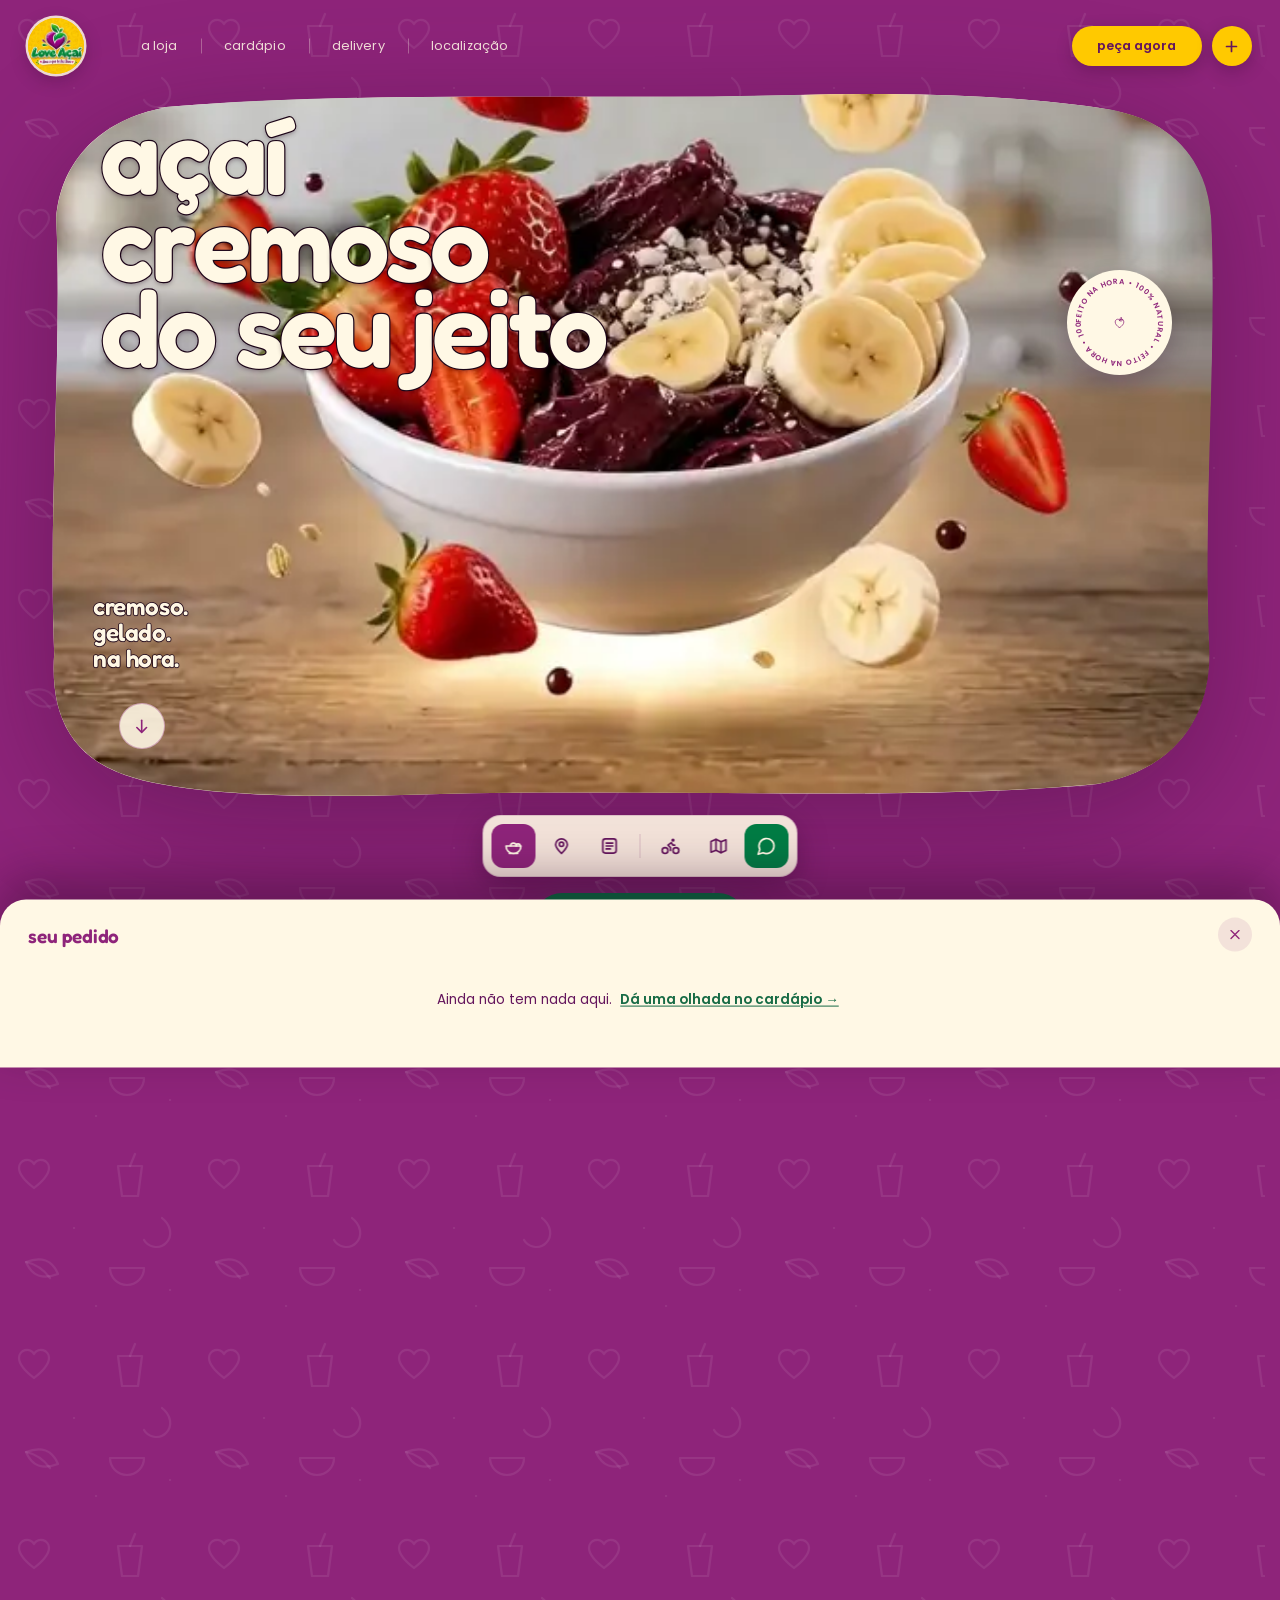
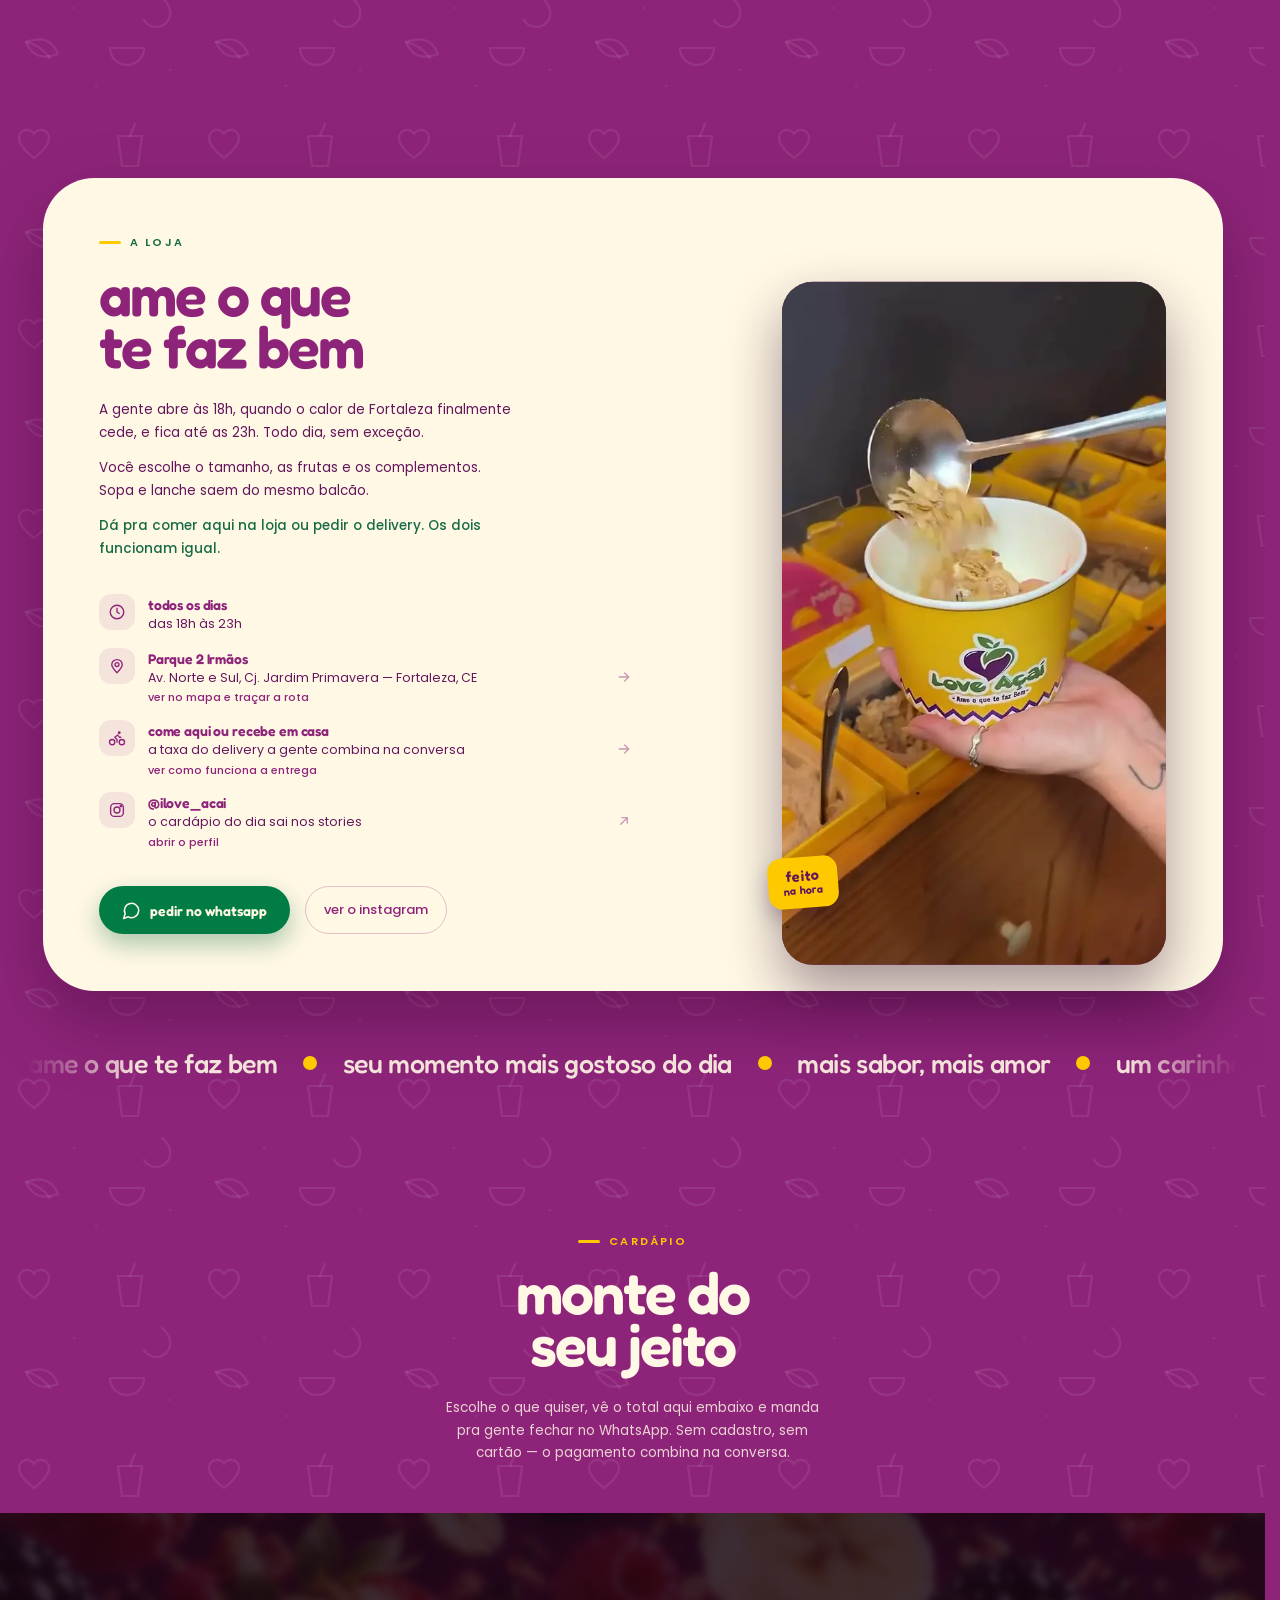
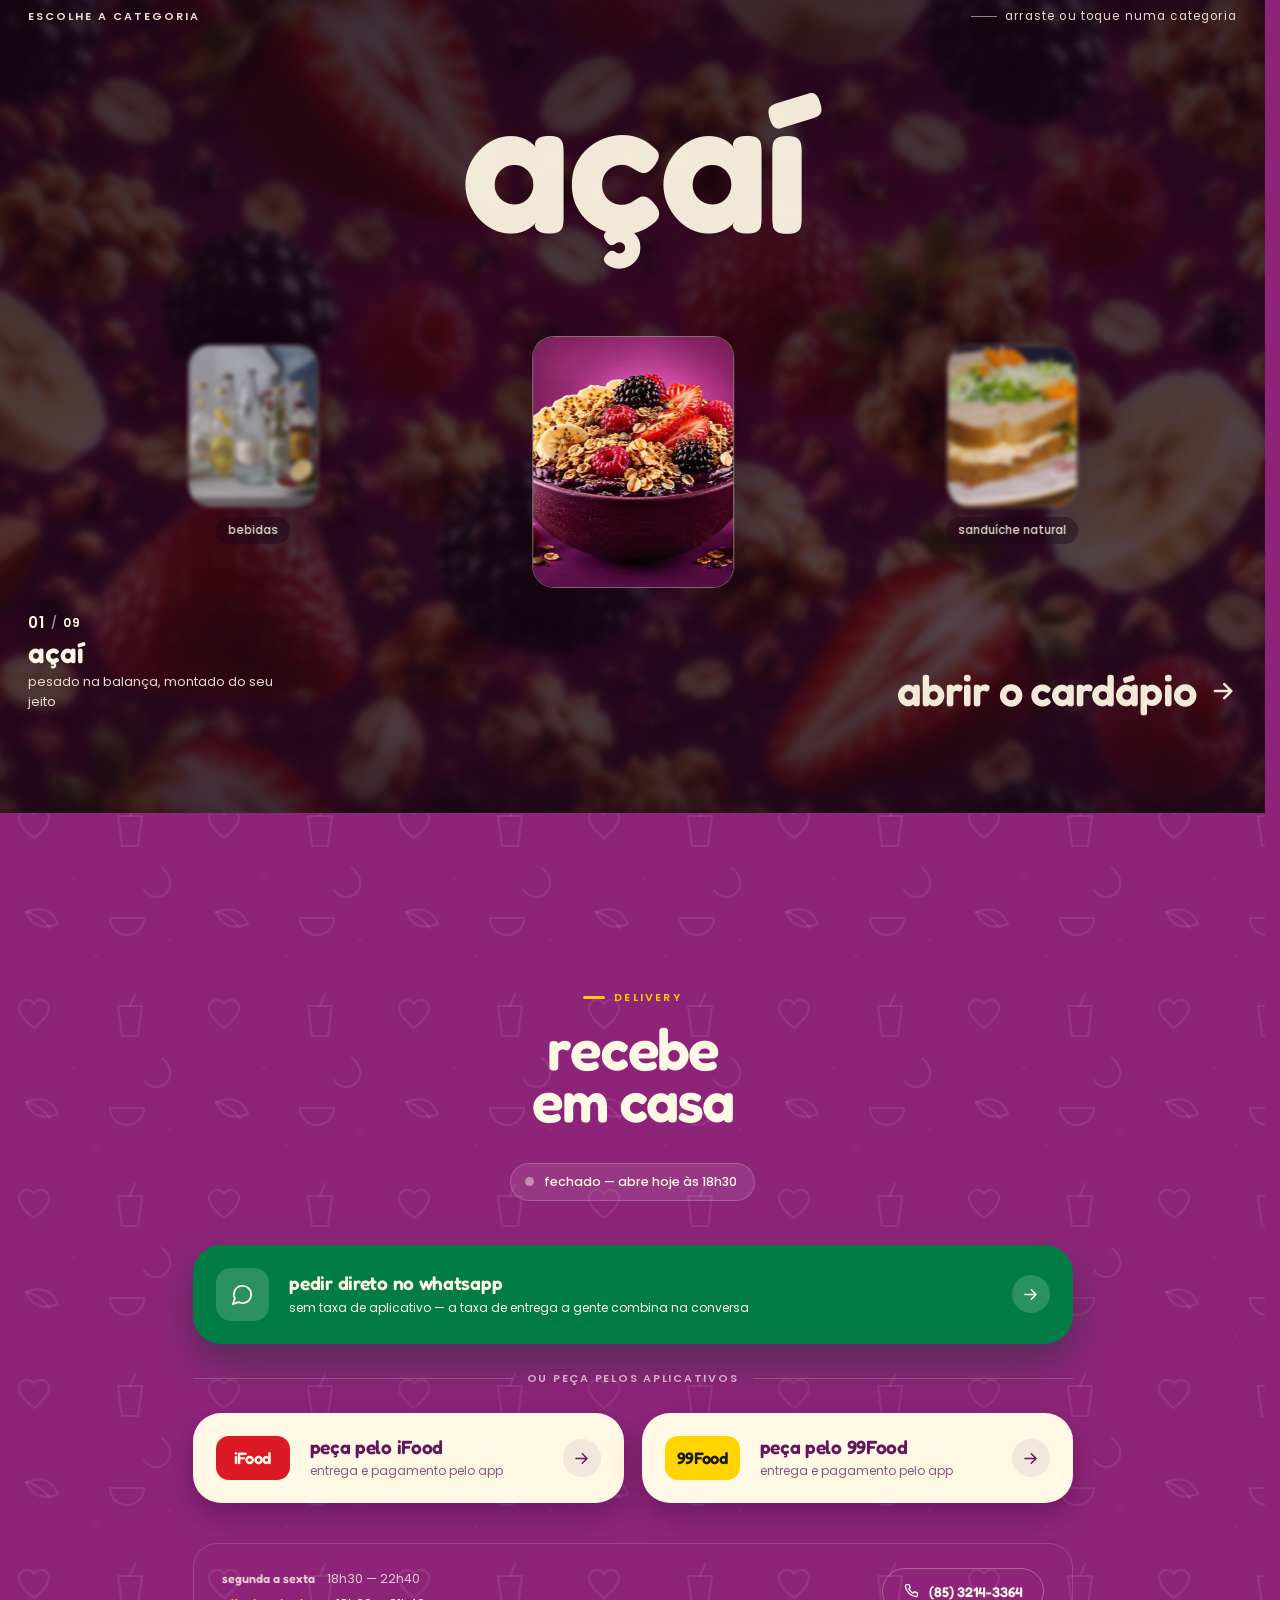
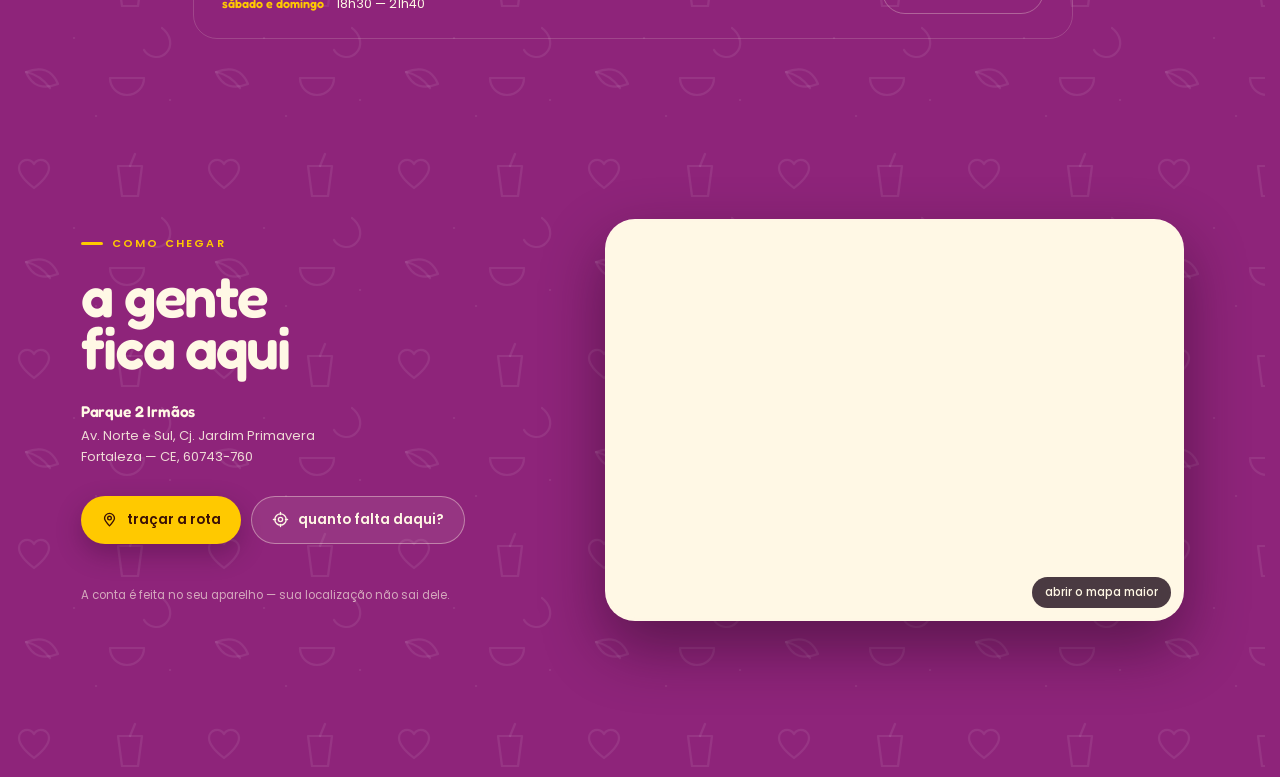
==== index.html @ e09479cc "Site da Love Açaí: hero, loja, cardápio e delivery Site estático de uma página só, sem build: o clie" ====
<!doctype html>
<html lang="pt-BR">
<head>
<meta charset="utf-8">
<meta name="viewport" content="width=device-width, initial-scale=1">
<title>Love Açaí — Ame o que te faz bem</title>
<meta name="description" content="Açaí, sopas e lanches saudáveis em Fortaleza. Feito na hora, entregue quentinho — ou bem gelado.">
<link rel="icon" href="assets/img/favicon-64.png" sizes="64x64">
<link rel="preconnect" href="https://fonts.googleapis.com">
<link rel="preconnect" href="https://fonts.gstatic.com" crossorigin>
<link href="https://fonts.googleapis.com/css2?family=Fredoka:wght@400;500;600&family=Poppins:wght@400;500;600&display=swap" rel="stylesheet">
<link rel="stylesheet" href="assets/css/styles.css">
</head>
<body data-zona="hero">

<a class="skip" href="#dock">Pular para a navegação</a>

<header class="nav">
  <a class="nav__logo" href="#hero" aria-label="Love Açaí — página inicial">
    <picture><source type="image/webp" srcset="assets/img/logo-love-acai.webp"><img src="assets/img/logo-love-acai.jpg" alt="Love Açaí" width="192" height="192"></picture>
  </a>

  <nav class="nav__links" id="navLinks" aria-label="Principal">
    <a href="#loja" data-ir>a loja</a>
    <a href="#cardapio" data-ir>cardápio</a>
    <a href="#delivery" data-ir>delivery</a>
    <a href="#mapa" data-ir>localização</a>
  </nav>

  <div class="nav__actions">
    <a class="btn-order" href="https://wa.me/5585994077570?text=Oi!%20Quero%20fazer%20um%20pedido%20%F0%9F%92%9C" target="_blank" rel="noopener">peça agora</a>
    <button class="btn-round" id="navToggle" aria-expanded="false" aria-controls="navLinks" aria-label="Abrir menu">
      <svg viewBox="0 0 24 24" aria-hidden="true"><path d="M12 5v14M5 12h14"/></svg>
    </button>
  </div>
</header>

<main>
<!-- ===========================================================
     PARTE 1 — vitrine. O hero fica preso na tela enquanto o vídeo
     é arrastado pelo scroll; no fim solta e a loja sobe por cima.
     =========================================================== -->
<section class="hero" id="hero">
  <div class="hero__pin">
    <div class="hero__stage" id="stage">

      <svg class="blob" viewBox="0 0 1200 820" preserveAspectRatio="none" aria-hidden="true">
        <path d="M128 34C330 14 560 26 760 20c120-4 240 2 314 16 62 12 96 56 100 120 6 144-8 314-2 470 4 78-32 138-110 154-182 20-462 4-682 12-112 4-228 0-284-22-56-22-74-70-70-134-6-166 8-336 2-480 4-64 46-110 108-122z"/>
      </svg>

      <div class="media">
        <div class="media__slot media__slot--live">
          <video data-sd="assets/video/acai-hero.mp4" data-hd="assets/video/acai-hero-hd.mp4" data-sm="assets/video/acai-hero-sm.mp4"
                 poster="assets/video/acai-hero-poster.webp"
                 autoplay muted loop playsinline preload="auto"
                 aria-label="Tigela de açaí com morango, banana e granola flutuando"></video>
        </div>
      </div>

      <article class="scene is-on">
        <h1 class="giant" aria-label="açaí cremoso do seu jeito">
          <span class="ln" aria-hidden="true">açaí</span>
          <span class="ln" aria-hidden="true">cremoso</span>
          <span class="ln" aria-hidden="true">do seu jeito</span>
        </h1>
        <p class="pitch">cremoso.<br>gelado.<br>na hora.</p>
      </article>

      <div class="seal" aria-hidden="true">
        <svg class="seal__ring" viewBox="0 0 120 120">
          <defs><path id="sealPath" d="M60,60 m-44,0 a44,44 0 1,1 88,0 a44,44 0 1,1 -88,0"/></defs>
          <text><textPath href="#sealPath" startOffset="0">feito na hora • 100% natural • feito na hora • 100% natural • </textPath></text>
        </svg>
        <svg class="seal__mark" viewBox="0 0 120 128">
          <path d="M60 118C32 96 13 78 13 54 13 36 26 24 41 24c8 0 15 4 19 11 4-7 11-11 19-11 15 0 28 12 28 30 0 24-19 42-47 64z"/>
          <path d="M61 33c-2-14 7-25 21-28 3 13-5 25-19 29z"/>
          <path d="M63 35c9-10 23-12 34-7-5 12-18 19-31 15z"/>
        </svg>
      </div>

      <a class="cue" href="#loja" data-ir aria-label="Ir para as informações da loja">
        <svg viewBox="0 0 24 24" aria-hidden="true"><path d="M12 4v14"/><path d="m6 13 6 6 6-6"/></svg>
      </a>

    </div>
  </div>
</section>

<!-- ===========================================================
     PARTE 2 — a loja. Texto à esquerda, reel vertical à direita.
     Sobe por cima do fim do hero para emendar as duas seções.
     O vídeo só é baixado quando a seção entra em cena.
     =========================================================== -->
<section class="loja" id="loja">
  <div class="loja__painel" data-revela>

    <div class="loja__texto">
      <p class="sobrancelha"><i aria-hidden="true"></i>a loja</p>

      <h2 class="titulo" aria-label="ame o que te faz bem">
        <span class="ln" aria-hidden="true">ame o que</span>
        <span class="ln" aria-hidden="true">te faz bem</span>
      </h2>

      <div class="loja__lead">
        <p>A gente abre às 18h, quando o calor de Fortaleza finalmente cede, e
          fica até as 23h. Todo dia, sem exceção.</p>
        <p>Você escolhe o tamanho, as frutas e os complementos. Sopa e lanche
          saem do mesmo balcão.</p>
        <p class="loja__lead-curta">Dá pra comer aqui na loja ou pedir o delivery.
          Os dois funcionam igual.</p>
      </div>

      <ul class="dados">
        <li class="dado">
          <span class="dado__ico" aria-hidden="true">
            <svg viewBox="0 0 24 24"><circle cx="12" cy="12" r="9"/><path d="M12 7v5l3 2"/></svg>
          </span>
          <span class="dado__txt"><b>todos os dias</b>das 18h às 23h</span>
        </li>
        <li class="dado">
          <a class="dado__link" href="#mapa" data-ir>
            <span class="dado__ico" aria-hidden="true">
              <svg viewBox="0 0 24 24"><path d="M12 21c-4.5-4.6-7-7.7-7-10.6A7 7 0 0 1 19 10.4c0 2.9-2.5 6-7 10.6z"/><circle cx="12" cy="10" r="2.6"/></svg>
            </span>
            <span class="dado__txt"><b>Parque 2 Irmãos</b>Av. Norte e Sul, Cj. Jardim Primavera — Fortaleza, CE
              <i class="dado__chama">ver no mapa e traçar a rota</i></span>
            <svg class="dado__seta" viewBox="0 0 24 24" aria-hidden="true"><path d="M5 12h14M13 6l6 6-6 6"/></svg>
          </a>
        </li>
        <li class="dado">
          <a class="dado__link" href="#delivery" data-ir>
            <span class="dado__ico" aria-hidden="true">
              <svg viewBox="0 0 24 24"><circle cx="18.5" cy="17.5" r="3.5"/><circle cx="5.5" cy="17.5" r="3.5"/><circle cx="15" cy="5" r="1"/><path d="M12 17.5V14l-3-3 4-3 2 3h2"/></svg>
            </span>
            <span class="dado__txt"><b>come aqui ou recebe em casa</b>a taxa do delivery a gente combina na conversa
              <i class="dado__chama">ver como funciona a entrega</i></span>
            <svg class="dado__seta" viewBox="0 0 24 24" aria-hidden="true"><path d="M5 12h14M13 6l6 6-6 6"/></svg>
          </a>
        </li>
        <li class="dado">
          <a class="dado__link" href="https://instagram.com/ilove_acai" target="_blank" rel="noopener">
            <span class="dado__ico" aria-hidden="true">
              <svg viewBox="0 0 24 24"><rect x="3.5" y="3.5" width="17" height="17" rx="5"/><circle cx="12" cy="12" r="4"/><circle cx="17.2" cy="6.8" r="1"/></svg>
            </span>
            <span class="dado__txt"><b>@ilove_acai</b>o cardápio do dia sai nos stories
              <i class="dado__chama">abrir o perfil</i></span>
            <svg class="dado__seta" viewBox="0 0 24 24" aria-hidden="true"><path d="M7 17 17 7M9 7h8v8"/></svg>
          </a>
        </li>
      </ul>

      <div class="loja__acoes">
        <a class="btn-zap" href="https://wa.me/5585994077570?text=Oi!%20Quero%20fazer%20um%20pedido%20%F0%9F%92%9C" target="_blank" rel="noopener">
          <svg viewBox="0 0 24 24" aria-hidden="true"><path d="M7.9 20A9 9 0 1 0 4 16.1L2 22z"/></svg>
          pedir no whatsapp
        </a>
        <a class="btn-insta" href="https://instagram.com/ilove_acai" target="_blank" rel="noopener">ver o instagram</a>
      </div>
    </div>

    <div class="loja__midia">
      <div class="reel">
        <video data-src="assets/video/loja.mp4"
               poster="assets/video/loja-poster.webp"
               muted loop playsinline preload="none"
               width="720" height="1280"
               aria-label="Montagem de um copo de açaí no balcão da loja: cobertura, açaí e complementos"></video>
      </div>
      <span class="carimbo" aria-hidden="true">
        <b>feito</b>na hora
      </span>
    </div>

  </div>

  <div class="frases" aria-hidden="true">
    <div class="frases__trilho">
      <span>ame o que te faz bem</span><i></i>
      <span>seu momento mais gostoso do dia</span><i></i>
      <span>mais sabor, mais amor</span><i></i>
      <span>um carinho em forma de açaí</span><i></i>
      <span>seu açaí, seu momento</span><i></i>
      <span>ame o que te faz bem</span><i></i>
      <span>seu momento mais gostoso do dia</span><i></i>
      <span>mais sabor, mais amor</span><i></i>
      <span>um carinho em forma de açaí</span><i></i>
      <span>seu açaí, seu momento</span><i></i>
    </div>
  </div>
</section>

<!-- ===========================================================
     PARTE 3 — cardápio, montagem e finalização do pedido.
     Preços reais, tirados do PDF oficial do Linktree (2026-09-14).
     O açaí ainda não entra aqui: é vendido por peso, sem tabela
     fechada — enquanto isso, o card dele manda direto pro WhatsApp.
     =========================================================== -->
<section class="cardapio" id="cardapio">
  <div class="cardapio__cabecalho" data-revela>
    <p class="sobrancelha"><i aria-hidden="true"></i>cardápio</p>
    <h2 class="titulo" aria-label="monte do seu jeito">
      <span class="ln" aria-hidden="true">monte do</span>
      <span class="ln" aria-hidden="true">seu jeito</span>
    </h2>
    <p class="cardapio__intro">Escolhe o que quiser, vê o total aqui embaixo e manda
      pra gente fechar no WhatsApp. Sem cadastro, sem cartão — o pagamento combina
      na conversa.</p>
  </div>


  <!-- ---------- palco das categorias ----------
       Vitrine em carrossel, no espírito da referência: a categoria do meio é a
       ativa, as de trás e dos lados ficam menores e desfocadas. Não existe seta
       — o clique é na própria categoria, e no celular o dedo arrasta pro lado.
       As fotos ainda não existem: cada .catcard__foto tem um lugar guardado.
       Pra colocar a imagem é só descomentar o <img> de dentro — o desenho de
       espera some sozinho quando encontra uma. -->
  <div class="palco" id="palco" data-revela>
    <!-- fundo de categoria: só aparece quando a categoria do meio tem
         data-fundo e a imagem realmente carregou -->
    <span class="palco__fundo" aria-hidden="true"><span></span><span></span></span>
    <span class="palco__grao" aria-hidden="true"></span>

    <!-- enfeites soltos no ar; se um dia virarem frutas recortadas,
         é só pôr um <img> dentro de cada .solta -->
    <span class="palco__ar" aria-hidden="true">
      <span class="solta" style="--x:12%;--y:26%;--t:86px;--a:0s;--g:-14deg"></span>
      <span class="solta" style="--x:84%;--y:20%;--t:64px;--a:-2.4s;--g:11deg"></span>
      <span class="solta" style="--x:22%;--y:62%;--t:52px;--a:-4.1s;--g:8deg"></span>
      <span class="solta" style="--x:78%;--y:58%;--t:74px;--a:-1.2s;--g:-9deg"></span>
      <span class="solta" style="--x:48%;--y:12%;--t:44px;--a:-3.3s;--g:16deg"></span>
      <span class="solta" style="--x:66%;--y:78%;--t:40px;--a:-5.2s;--g:-6deg"></span>
    </span>

    <p class="palco__marca">escolhe a categoria</p>
    <p class="palco__fantasma" id="palcoFantasma" aria-hidden="true">açaí</p>

    <div class="palco__carrossel" id="palcoCarrossel"
         role="group" aria-roledescription="carrossel"
         aria-label="Categorias do cardápio — clique numa categoria do lado para trazê-la pra frente">
      <button class="catcard" type="button" data-catcard
              data-alvo="#cat-acai" data-cor="#8E247A" data-nome="açaí" data-linha="pesado na balança, montado do seu jeito"
              data-fundo="assets/img/categorias/acai-fundo.jpg">
        <span class="catcard__foto">
          <picture><source type="image/webp" data-srcset="assets/img/categorias/acai-320.webp 320w, assets/img/categorias/acai-480.webp 480w, assets/img/categorias/acai.webp 640w" sizes="(max-width: 860px) 145px, 235px"><img data-src="assets/img/categorias/acai.jpg" alt="" decoding="async"></picture>
          <span class="catcard__reserva" aria-hidden="true">
            <svg viewBox="0 0 40 40"><path d="M6 27.5 14.2 18l6.4 7.2 4.6-4.8L34 29"/><circle cx="14" cy="11.5" r="3.1"/><rect x="3" y="5" width="34" height="30" rx="6"/></svg>
          </span>
        </span>
        <span class="catcard__chapa">açaí</span>
      </button>
      <button class="catcard" type="button" data-catcard
              data-alvo="#cat-sanduiche-natural" data-cor="#8E5600" data-nome="sanduíche natural" data-linha="pão integral, salada e patê Made In Love"
              data-fundo="assets/img/categorias/sanduiche-natural-fundo.jpg">
        <span class="catcard__foto">
          <picture><source type="image/webp" data-srcset="assets/img/categorias/sanduiche-natural-320.webp 320w, assets/img/categorias/sanduiche-natural-480.webp 480w, assets/img/categorias/sanduiche-natural.webp 640w" sizes="(max-width: 860px) 145px, 235px"><img data-src="assets/img/categorias/sanduiche-natural.jpg" alt="" decoding="async"></picture>
          <span class="catcard__reserva" aria-hidden="true">
            <svg viewBox="0 0 40 40"><path d="M6 27.5 14.2 18l6.4 7.2 4.6-4.8L34 29"/><circle cx="14" cy="11.5" r="3.1"/><rect x="3" y="5" width="34" height="30" rx="6"/></svg>
          </span>
        </span>
        <span class="catcard__chapa">sanduíche natural</span>
      </button>
      <button class="catcard" type="button" data-catcard
              data-alvo="#cat-sanduiche-artesanal" data-cor="#783800" data-nome="sanduíche artesanal" data-linha="pão artesanal e recheio que sustenta a noite"
              data-fundo="assets/img/categorias/sanduiche-artesanal-fundo.jpg">
        <span class="catcard__foto">
          <picture><source type="image/webp" data-srcset="assets/img/categorias/sanduiche-artesanal-320.webp 320w, assets/img/categorias/sanduiche-artesanal-480.webp 480w, assets/img/categorias/sanduiche-artesanal.webp 640w" sizes="(max-width: 860px) 145px, 235px"><img data-src="assets/img/categorias/sanduiche-artesanal.jpg" alt="" decoding="async"></picture>
          <span class="catcard__reserva" aria-hidden="true">
            <svg viewBox="0 0 40 40"><path d="M6 27.5 14.2 18l6.4 7.2 4.6-4.8L34 29"/><circle cx="14" cy="11.5" r="3.1"/><rect x="3" y="5" width="34" height="30" rx="6"/></svg>
          </span>
        </span>
        <span class="catcard__chapa">sanduíche artesanal</span>
      </button>
      <button class="catcard" type="button" data-catcard
              data-alvo="#cat-wraps" data-cor="#8C4A07" data-nome="wraps" data-linha="massa integral enrolada com salada dentro"
              data-fundo="assets/img/categorias/wraps-fundo.jpg">
        <span class="catcard__foto">
          <picture><source type="image/webp" data-srcset="assets/img/categorias/wraps-320.webp 320w, assets/img/categorias/wraps-480.webp 480w, assets/img/categorias/wraps.webp 640w" sizes="(max-width: 860px) 145px, 235px"><img data-src="assets/img/categorias/wraps.jpg" alt="" decoding="async"></picture>
          <span class="catcard__reserva" aria-hidden="true">
            <svg viewBox="0 0 40 40"><path d="M6 27.5 14.2 18l6.4 7.2 4.6-4.8L34 29"/><circle cx="14" cy="11.5" r="3.1"/><rect x="3" y="5" width="34" height="30" rx="6"/></svg>
          </span>
        </span>
        <span class="catcard__chapa">wraps</span>
      </button>
      <button class="catcard" type="button" data-catcard
              data-alvo="#cat-saladas" data-cor="#0E3941" data-nome="saladas" data-linha="100g de proteína no pote, verde de verdade"
              data-fundo="assets/img/categorias/saladas-fundo.jpg">
        <span class="catcard__foto">
          <picture><source type="image/webp" data-srcset="assets/img/categorias/saladas-320.webp 320w, assets/img/categorias/saladas-480.webp 480w, assets/img/categorias/saladas.webp 640w" sizes="(max-width: 860px) 145px, 235px"><img data-src="assets/img/categorias/saladas.jpg" alt="" decoding="async"></picture>
          <span class="catcard__reserva" aria-hidden="true">
            <svg viewBox="0 0 40 40"><path d="M6 27.5 14.2 18l6.4 7.2 4.6-4.8L34 29"/><circle cx="14" cy="11.5" r="3.1"/><rect x="3" y="5" width="34" height="30" rx="6"/></svg>
          </span>
        </span>
        <span class="catcard__chapa">saladas</span>
      </button>
      <button class="catcard" type="button" data-catcard
              data-alvo="#cat-sopas" data-cor="#4E4F11" data-nome="sopas" data-linha="o caldo pra quando bate a vontade"
              data-fundo="assets/img/categorias/sopas-fundo.jpg">
        <span class="catcard__foto">
          <picture><source type="image/webp" data-srcset="assets/img/categorias/sopas-320.webp 320w, assets/img/categorias/sopas-480.webp 480w, assets/img/categorias/sopas.webp 640w" sizes="(max-width: 860px) 145px, 235px"><img data-src="assets/img/categorias/sopas.jpg" alt="" decoding="async"></picture>
          <span class="catcard__reserva" aria-hidden="true">
            <svg viewBox="0 0 40 40"><path d="M6 27.5 14.2 18l6.4 7.2 4.6-4.8L34 29"/><circle cx="14" cy="11.5" r="3.1"/><rect x="3" y="5" width="34" height="30" rx="6"/></svg>
          </span>
        </span>
        <span class="catcard__chapa">sopas</span>
      </button>
      <button class="catcard" type="button" data-catcard
              data-alvo="#cat-omelete" data-cor="#696054" data-nome="omelete" data-linha="ovo, salada e a proteína que você escolher"
              data-fundo="assets/img/categorias/omelete-fundo.jpg">
        <span class="catcard__foto">
          <picture><source type="image/webp" data-srcset="assets/img/categorias/omelete-320.webp 320w, assets/img/categorias/omelete-480.webp 480w, assets/img/categorias/omelete.webp 640w" sizes="(max-width: 860px) 145px, 235px"><img data-src="assets/img/categorias/omelete.jpg" alt="" decoding="async"></picture>
          <span class="catcard__reserva" aria-hidden="true">
            <svg viewBox="0 0 40 40"><path d="M6 27.5 14.2 18l6.4 7.2 4.6-4.8L34 29"/><circle cx="14" cy="11.5" r="3.1"/><rect x="3" y="5" width="34" height="30" rx="6"/></svg>
          </span>
        </span>
        <span class="catcard__chapa">omelete</span>
      </button>
      <button class="catcard" type="button" data-catcard
              data-alvo="#cat-sucos" data-cor="#640000" data-nome="sucos" data-linha="copo cheio pra descer junto"
              data-fundo="assets/img/categorias/sucos-fundo.jpg">
        <span class="catcard__foto">
          <picture><source type="image/webp" data-srcset="assets/img/categorias/sucos-320.webp 320w, assets/img/categorias/sucos-480.webp 480w, assets/img/categorias/sucos.webp 640w" sizes="(max-width: 860px) 145px, 235px"><img data-src="assets/img/categorias/sucos.jpg" alt="" decoding="async"></picture>
          <span class="catcard__reserva" aria-hidden="true">
            <svg viewBox="0 0 40 40"><path d="M6 27.5 14.2 18l6.4 7.2 4.6-4.8L34 29"/><circle cx="14" cy="11.5" r="3.1"/><rect x="3" y="5" width="34" height="30" rx="6"/></svg>
          </span>
        </span>
        <span class="catcard__chapa">sucos</span>
      </button>
      <button class="catcard" type="button" data-catcard
              data-alvo="#cat-bebidas" data-cor="#097500" data-nome="bebidas" data-linha="água, refri e o que mais matar a sede"
              data-fundo="assets/img/categorias/bebidas-fundo.jpg">
        <span class="catcard__foto">
          <picture><source type="image/webp" data-srcset="assets/img/categorias/bebidas-320.webp 320w, assets/img/categorias/bebidas-480.webp 480w, assets/img/categorias/bebidas.webp 640w" sizes="(max-width: 860px) 145px, 235px"><img data-src="assets/img/categorias/bebidas.jpg" alt="" decoding="async"></picture>
          <span class="catcard__reserva" aria-hidden="true">
            <svg viewBox="0 0 40 40"><path d="M6 27.5 14.2 18l6.4 7.2 4.6-4.8L34 29"/><circle cx="14" cy="11.5" r="3.1"/><rect x="3" y="5" width="34" height="30" rx="6"/></svg>
          </span>
        </span>
        <span class="catcard__chapa">bebidas</span>
      </button>
    </div>

    <span class="palco__vinheta" aria-hidden="true"></span>

    <div class="palco__pe">
      <div class="palco__info">
        <p class="palco__conta"><b id="palcoConta">01</b><i aria-hidden="true">/</i>09</p>
        <h3 class="palco__nome" id="palcoNome">açaí</h3>
        <p class="palco__linha" id="palcoLinha">pesado na balança, montado do seu jeito</p>
      </div>
      <button class="palco__ir" id="palcoIr" type="button">
        <span>abrir o cardápio</span>
        <svg viewBox="0 0 24 24" aria-hidden="true"><path d="M5 12h14M13 6l6 6-6 6"/></svg>
      </button>
    </div>

    <p class="palco__dica" aria-hidden="true">arraste ou toque numa categoria</p>
  </div>
</section>

<!-- ===========================================================
     PARTE 4 — delivery. Três canais, e um selo que diz se a moto
     está na rua AGORA. A loja fecha às 23h mas a entrega para
     antes: 22h40 de segunda a sexta, 21h40 no fim de semana.
     O WhatsApp vem primeiro de propósito — é o único caminho sem
     comissão de aplicativo, e é onde o carrinho já montado chega
     escrito. Os apps ficam como alternativa, não como igual.
     =========================================================== -->
<section class="entrega" id="delivery">

  <div class="entrega__cabecalho" data-revela>
    <p class="sobrancelha"><i aria-hidden="true"></i>delivery</p>
    <h2 class="titulo" aria-label="recebe em casa">
      <span class="ln" aria-hidden="true">recebe</span>
      <span class="ln" aria-hidden="true">em casa</span>
    </h2>
    <p class="selo" id="entregaSelo" data-estado="aguarde" role="status" aria-live="polite">
      <span class="selo__luz" aria-hidden="true"></span>
      <span id="entregaSeloTxt">conferindo o horário&#8230;</span>
    </p>
  </div>

  <div class="entrega__canais" data-revela>

    <a class="canal canal--zap" id="canalZap" href="https://wa.me/5585994077570?text=Oi!%20Queria%20saber%20da%20entrega%20%F0%9F%9B%B5" target="_blank" rel="noopener">
      <span class="canal__ico" aria-hidden="true">
        <svg viewBox="0 0 24 24"><path d="M7.9 20A9 9 0 1 0 4 16.1L2 22z"/></svg>
      </span>
      <span class="canal__corpo">
        <b class="canal__nome">pedir direto no whatsapp</b>
        <span class="canal__linha">sem taxa de aplicativo — a taxa de entrega a gente
          combina na conversa</span>
      </span>
      <span class="canal__seta" aria-hidden="true">
        <svg viewBox="0 0 24 24"><path d="M5 12h14M13 6l6 6-6 6"/></svg>
      </span>
    </a>

    <p class="entrega__ou"><span>ou peça pelos aplicativos</span></p>

    <div class="entrega__apps">
      <a class="canal canal--app" href="https://www.ifood.com.br/delivery/fortaleza-ce/love-acai-parque-dois-irmaos/65585f08-4534-4d7c-89d9-6758075fe531" target="_blank" rel="noopener">
        <span class="canal__marca canal__marca--ifood" aria-hidden="true">iFood</span>
        <span class="canal__corpo">
          <b class="canal__nome">peça pelo iFood</b>
          <span class="canal__linha">entrega e pagamento pelo app</span>
        </span>
        <span class="canal__seta" aria-hidden="true">
          <svg viewBox="0 0 24 24"><path d="M5 12h14M13 6l6 6-6 6"/></svg>
        </span>
      </a>

      <a class="canal canal--app" href="https://oia.99app.com/dlp9/I2vDAZ" target="_blank" rel="noopener">
        <span class="canal__marca canal__marca--99" aria-hidden="true">99Food</span>
        <span class="canal__corpo">
          <b class="canal__nome">peça pelo 99Food</b>
          <span class="canal__linha">entrega e pagamento pelo app</span>
        </span>
        <span class="canal__seta" aria-hidden="true">
          <svg viewBox="0 0 24 24"><path d="M5 12h14M13 6l6 6-6 6"/></svg>
        </span>
      </a>
    </div>
  </div>

  <div class="entrega__pe" data-revela>
    <ul class="horas">
      <li class="hora" data-dia="semana">
        <b>segunda a sexta</b><span>18h30 &mdash; 22h40</span>
      </li>
      <li class="hora" data-dia="fds">
        <b>sábado e domingo</b><span>18h30 &mdash; 21h40</span>
      </li>
    </ul>
    <a class="entrega__fone" href="tel:+558532143364">
      <svg viewBox="0 0 24 24" aria-hidden="true"><path d="M6.5 3.5h3l1.5 4-2 1.5a12 12 0 0 0 6 6l1.5-2 4 1.5v3a2 2 0 0 1-2.2 2A16.5 16.5 0 0 1 4.5 5.7 2 2 0 0 1 6.5 3.5z"/></svg>
      <span>(85) 3214-3364</span>
    </a>
  </div>

</section>

<!-- ===========================================================
     COMO CHEGAR — a última seção.
     O ponto do mapa vive em data-lat / data-lon aqui embaixo, num
     lugar só: se a loja não estiver exatamente nesse ponto, é ali
     que se corrige (e o link de rota nem usa coordenada, usa o
     nome + endereço, pra deixar o Google resolver com o dado dele).
     A distância é calculada no próprio aparelho do visitante — a
     localização dele não é enviada pra lugar nenhum.
     =========================================================== -->
<section class="mapa" id="mapa" data-lat="-3.7989303" data-lon="-38.5456337">

  <div class="mapa__texto" data-revela>
    <p class="sobrancelha"><i aria-hidden="true"></i>como chegar</p>
    <h2 class="titulo" aria-label="a gente fica aqui">
      <span class="ln" aria-hidden="true">a gente</span>
      <span class="ln" aria-hidden="true">fica aqui</span>
    </h2>

    <address class="mapa__endereco">
      <b>Parque 2 Irmãos</b>
      Av. Norte e Sul, Cj. Jardim Primavera<br>
      Fortaleza — CE, 60743-760
    </address>

    <div class="mapa__acoes">
      <a class="mapa__rota" href="https://www.google.com/maps/dir/?api=1&amp;destination=Love%20A%C3%A7a%C3%AD%2C%20Av.%20Norte%20e%20Sul%2C%20Parque%20Dois%20Irm%C3%A3os%2C%20Fortaleza%20-%20CE" target="_blank" rel="noopener">
        <svg viewBox="0 0 24 24" aria-hidden="true"><path d="M12 21c-4.5-4.6-7-7.7-7-10.6A7 7 0 0 1 19 10.4c0 2.9-2.5 6-7 10.6z"/><circle cx="12" cy="10" r="2.6"/></svg>
        traçar a rota
      </a>
      <button class="mapa__perto" id="mapaPerto" type="button">
        <svg viewBox="0 0 24 24" aria-hidden="true"><circle cx="12" cy="12" r="3"/><path d="M12 2v3M12 19v3M2 12h3M19 12h3"/><circle cx="12" cy="12" r="8"/></svg>
        quanto falta daqui?
      </button>
    </div>

    <p class="mapa__saida" id="mapaSaida" role="status" aria-live="polite"></p>
    <p class="mapa__nota">A conta é feita no seu aparelho — sua localização não sai dele.</p>
  </div>

  <figure class="mapa__quadro" data-revela>
    <iframe
      title="Mapa da região da loja, na Av. Norte e Sul"
      loading="lazy"
      referrerpolicy="no-referrer"
      src="https://www.openstreetmap.org/export/embed.html?bbox=-38.55183%2C-3.80513%2C-38.53943%2C-3.79273&amp;layer=mapnik&amp;marker=-3.7989303%2C-38.5456337"></iframe>
    <figcaption>
      <a href="https://www.openstreetmap.org/?mlat=-3.7989303&amp;mlon=-38.5456337#map=16/-3.7989303/-38.5456337" target="_blank" rel="noopener">abrir o mapa maior</a>
    </figcaption>
  </figure>

</section>
</main>

<nav class="dock" id="dock" aria-label="Navegação rápida">
  <div class="dock__bar">
    <a class="dock__btn is-active" href="#hero" data-ir>
      <svg viewBox="0 0 24 24" aria-hidden="true"><path d="M3 12h18a9 9 0 0 1-18 0z"/><path d="M7 21h10"/><path d="M8.5 12a3.5 3.5 0 1 1 7 0"/><path d="M15 12a2.5 2.5 0 1 1 5 0"/></svg>
      <span class="dock__tip">o açaí</span>
    </a>
    <a class="dock__btn" href="#loja" data-ir>
      <svg viewBox="0 0 24 24" aria-hidden="true"><path d="M12 21c-4.5-4.6-7-7.7-7-10.6A7 7 0 0 1 19 10.4c0 2.9-2.5 6-7 10.6z"/><circle cx="12" cy="10" r="2.6"/></svg>
      <span class="dock__tip">a loja</span>
    </a>
    <a class="dock__btn" href="#cardapio" data-ir>
      <svg viewBox="0 0 24 24" aria-hidden="true"><rect x="4" y="3.5" width="16" height="17" rx="3"/><path d="M8 8.5h8M8 12h8M8 15.5h5"/></svg>
      <span class="dock__tip">cardápio</span>
    </a>

    <span class="dock__sep" aria-hidden="true"></span>

    <a class="dock__btn" href="#delivery" data-ir>
      <svg viewBox="0 0 24 24" aria-hidden="true"><circle cx="18.5" cy="17.5" r="3.5"/><circle cx="5.5" cy="17.5" r="3.5"/><circle cx="15" cy="5" r="1"/><path d="M12 17.5V14l-3-3 4-3 2 3h2"/></svg>
      <span class="dock__tip">delivery</span>
    </a>
    <a class="dock__btn" href="#mapa" data-ir>
      <svg viewBox="0 0 24 24" aria-hidden="true"><path d="m9 4-6 2.5v13L9 17l6 3 6-2.5v-13L15 7z"/><path d="M9 4v13M15 7v13"/></svg>
      <span class="dock__tip">localização</span>
    </a>
    <a class="dock__btn dock__btn--zap" href="https://wa.me/5585994077570?text=Oi!%20Quero%20fazer%20um%20pedido%20%F0%9F%92%9C" target="_blank" rel="noopener">
      <svg viewBox="0 0 24 24" aria-hidden="true"><path d="M7.9 20A9 9 0 1 0 4 16.1L2 22z"/></svg>
      <span class="dock__tip">fazer pedido</span>
    </a>
  </div>
</nav>

<!-- ===========================================================
     CARRINHO — barra flutuante + gaveta. Some quando vazio,
     desliza acima do dock assim que o primeiro item entra.
     =========================================================== -->

<!-- ===========================================================
     CARDÁPIO ABERTO — o painel imersivo de uma categoria.
     Mora aqui fora, na raiz, porque dentro de .cardapio (z-index 2)
     ele jamais passaria por cima do cabeçalho fixo. A superfície que
     cresce do card até a tela inteira é a .morfo; o conteúdo entra
     depois, por cima dela.
     =========================================================== -->
<div class="morfo" id="morfo" aria-hidden="true"></div>

<section class="dcat" id="dcat" aria-label="Categoria aberta" aria-modal="true" role="dialog" tabindex="-1">
  <span class="dcat__fundo" aria-hidden="true"><span></span><span></span></span>

  <header class="dcat__topo">
    <button class="dcat__voltar" id="dcatVoltar" type="button">
      <svg viewBox="0 0 24 24" aria-hidden="true"><path d="M19 12H5M11 18l-6-6 6-6"/></svg>
      voltar
    </button>
    <p class="dcat__conta"><b id="dcatConta">01</b><i aria-hidden="true">/</i>09</p>
    <h3 class="dcat__nome" id="dcatNome">açaí</h3>
    <p class="dcat__linha" id="dcatLinha">pesado na balança, montado do seu jeito</p>
  </header>

  <nav class="dtrilho" id="dtrilho" aria-label="Trocar de categoria">
    <div class="dtrilho__pista">
      <button class="dtrilho__pil" type="button" data-vai="0">açaí</button>
      <button class="dtrilho__pil" type="button" data-vai="1">sanduíche natural</button>
      <button class="dtrilho__pil" type="button" data-vai="2">sanduíche artesanal</button>
      <button class="dtrilho__pil" type="button" data-vai="3">wraps</button>
      <button class="dtrilho__pil" type="button" data-vai="4">saladas</button>
      <button class="dtrilho__pil" type="button" data-vai="5">sopas</button>
      <button class="dtrilho__pil" type="button" data-vai="6">omelete</button>
      <button class="dtrilho__pil" type="button" data-vai="7">sucos</button>
      <button class="dtrilho__pil" type="button" data-vai="8">bebidas</button>
    </div>
  </nav>

  <div class="dcat__corpo" id="dcatCorpo">
      <div class="produtos__grupo" id="cat-acai">
        <div class="produto-acai">
          <p>Aqui o açaí é pesado — não tem tamanho fechado. O valor certinho sai na
            balança, na hora do pedido.</p>
          <p>Pra montar o seu do jeito que gosta, chama a gente no WhatsApp que a
            gente ajuda a escolher.</p>
          <a class="btn-zap" href="https://wa.me/5585994077570?text=Oi!%20Quero%20montar%20um%20a%C3%A7a%C3%AD%20%F0%9F%92%9C" target="_blank" rel="noopener">
            <svg viewBox="0 0 24 24" aria-hidden="true"><path d="M7.9 20A9 9 0 1 0 4 16.1L2 22z"/></svg>
            montar açaí no whatsapp
          </a>
        </div>
      </div>

      <div class="produtos__grupo" id="cat-sanduiche-natural">
        <div class="produtos__cabecalho">
          <span class="produtos__preco">R$ 16,00 <small>cada</small></span>
        </div>
        <p class="produtos__base">Pão integral, salada de alface americana, cenoura
          ralada, espaguete de abobrinha e molho de limão com ervas.</p>

        <div class="produtos__lista">
          <article class="produto" data-id="sn-frango" data-nome="Sanduíche Natural — Frango" data-preco="16.00">
            <h4 class="produto__nome">frango</h4>
            <p class="produto__desc">Patê "Made In Love" de frango.</p>
            <div class="produto__acao">
              <button class="produto__add" type="button">adicionar</button>
              <div class="stepper" hidden>
                <button type="button" data-menos aria-label="Diminuir">−</button>
                <span class="stepper__valor">1</span>
                <button type="button" data-mais aria-label="Aumentar">+</button>
              </div>
            </div>
          </article>

          <article class="produto" data-id="sn-frango-atum" data-nome="Sanduíche Natural — Frango com Atum" data-preco="16.00">
            <h4 class="produto__nome">frango com atum</h4>
            <p class="produto__desc">Patê "Made In Love" de frango com atum.</p>
            <div class="produto__acao">
              <button class="produto__add" type="button">adicionar</button>
              <div class="stepper" hidden>
                <button type="button" data-menos aria-label="Diminuir">−</button>
                <span class="stepper__valor">1</span>
                <button type="button" data-mais aria-label="Aumentar">+</button>
              </div>
            </div>
          </article>
        </div>
      </div>

      <div class="produtos__grupo" id="cat-sanduiche-artesanal">
        <div class="produtos__cabecalho">
          <span class="produtos__preco">R$ 18,00 <small>cada</small></span>
        </div>
        <p class="produtos__base">Pão integral artesanal.</p>

        <div class="produtos__lista">
          <article class="produto" data-id="sa-bacurim" data-nome="Sanduíche Artesanal — Bacurim" data-preco="18.00">
            <h4 class="produto__nome">bacurim</h4>
            <p class="produto__desc">Lombo suíno desfiado, tomate confit, alface
              americana e cenoura ralada.</p>
            <div class="produto__acao">
              <button class="produto__add" type="button">adicionar</button>
              <div class="stepper" hidden>
                <button type="button" data-menos aria-label="Diminuir">−</button>
                <span class="stepper__valor">1</span>
                <button type="button" data-mais aria-label="Aumentar">+</button>
              </div>
            </div>
          </article>

          <article class="produto" data-id="sa-franpesto" data-nome="Sanduíche Artesanal — Franpesto" data-preco="18.00">
            <h4 class="produto__nome">franpesto</h4>
            <p class="produto__desc">Frango com cream cheese, molho pesto, alface
              americana e cenoura ralada.</p>
            <div class="produto__acao">
              <button class="produto__add" type="button">adicionar</button>
              <div class="stepper" hidden>
                <button type="button" data-menos aria-label="Diminuir">−</button>
                <span class="stepper__valor">1</span>
                <button type="button" data-mais aria-label="Aumentar">+</button>
              </div>
            </div>
          </article>

          <article class="produto" data-id="sa-nordestino" data-nome="Sanduíche Artesanal — Nordestino" data-preco="18.00">
            <h4 class="produto__nome">nordestino</h4>
            <p class="produto__desc">Carne do sol desfiada com cream cheese,
              maionese, cebola crispy e alface americana.</p>
            <div class="produto__acao">
              <button class="produto__add" type="button">adicionar</button>
              <div class="stepper" hidden>
                <button type="button" data-menos aria-label="Diminuir">−</button>
                <span class="stepper__valor">1</span>
                <button type="button" data-mais aria-label="Aumentar">+</button>
              </div>
            </div>
          </article>
        </div>
      </div>

      <div class="produtos__grupo" id="cat-wraps">
        <div class="produtos__cabecalho">
          <span class="produtos__preco">R$ 18,00 <small>cada</small></span>
        </div>
        <p class="produtos__base">Massa integral, salada de alface americana,
          cenoura ralada, espaguete de abobrinha e molho de limão com ervas.</p>

        <div class="produtos__lista">
          <article class="produto" data-id="wp-carne-sol" data-nome="Wrap — Carne do Sol" data-preco="18.00">
            <h4 class="produto__nome">carne do sol</h4>
            <p class="produto__desc">Cream cheese de carne do sol com azeitona.</p>
            <div class="produto__acao">
              <button class="produto__add" type="button">adicionar</button>
              <div class="stepper" hidden>
                <button type="button" data-menos aria-label="Diminuir">−</button>
                <span class="stepper__valor">1</span>
                <button type="button" data-mais aria-label="Aumentar">+</button>
              </div>
            </div>
          </article>

          <article class="produto" data-id="wp-frango" data-nome="Wrap — Frango" data-preco="18.00">
            <h4 class="produto__nome">frango</h4>
            <p class="produto__desc">Cream cheese de frango com azeitona.</p>
            <div class="produto__acao">
              <button class="produto__add" type="button">adicionar</button>
              <div class="stepper" hidden>
                <button type="button" data-menos aria-label="Diminuir">−</button>
                <span class="stepper__valor">1</span>
                <button type="button" data-mais aria-label="Aumentar">+</button>
              </div>
            </div>
          </article>

          <article class="produto" data-id="wp-suino" data-nome="Wrap — Suíno" data-preco="18.00">
            <h4 class="produto__nome">suíno</h4>
            <p class="produto__desc">Carne suína, tomate confit e barbecue.</p>
            <div class="produto__acao">
              <button class="produto__add" type="button">adicionar</button>
              <div class="stepper" hidden>
                <button type="button" data-menos aria-label="Diminuir">−</button>
                <span class="stepper__valor">1</span>
                <button type="button" data-mais aria-label="Aumentar">+</button>
              </div>
            </div>
          </article>
        </div>
      </div>

      <div class="produtos__grupo" id="cat-saladas">
        <div class="produtos__cabecalho">
          <span class="produtos__preco">R$ 22,00 <small>cada</small></span>
        </div>
        <p class="produtos__base">100g de proteína, alface, cenoura, espaguete de
          abobrinha, tomate confit, castanha, uva passa e molho pesto.</p>

        <div class="produtos__lista">
          <article class="produto" data-id="sd-carne-sol" data-nome="Salada — Carne do Sol" data-preco="22.00">
            <h4 class="produto__nome">carne do sol</h4>
            <div class="produto__acao">
              <button class="produto__add" type="button">adicionar</button>
              <div class="stepper" hidden>
                <button type="button" data-menos aria-label="Diminuir">−</button>
                <span class="stepper__valor">1</span>
                <button type="button" data-mais aria-label="Aumentar">+</button>
              </div>
            </div>
          </article>

          <article class="produto" data-id="sd-frango" data-nome="Salada — Frango" data-preco="22.00">
            <h4 class="produto__nome">frango</h4>
            <div class="produto__acao">
              <button class="produto__add" type="button">adicionar</button>
              <div class="stepper" hidden>
                <button type="button" data-menos aria-label="Diminuir">−</button>
                <span class="stepper__valor">1</span>
                <button type="button" data-mais aria-label="Aumentar">+</button>
              </div>
            </div>
          </article>

          <article class="produto" data-id="sd-suina" data-nome="Salada — Suína" data-preco="22.00">
            <h4 class="produto__nome">suína</h4>
            <div class="produto__acao">
              <button class="produto__add" type="button">adicionar</button>
              <div class="stepper" hidden>
                <button type="button" data-menos aria-label="Diminuir">−</button>
                <span class="stepper__valor">1</span>
                <button type="button" data-mais aria-label="Aumentar">+</button>
              </div>
            </div>
          </article>
        </div>
      </div>

      <div class="produtos__grupo" id="cat-sopas">
        <div class="produtos__cabecalho">
          <span class="produtos__preco">R$ 15,00</span>
        </div>
        <div class="produtos__lista produtos__lista--unico">
          <article class="produto" data-id="sopa-dia" data-nome="Sopa do dia" data-preco="15.00">
            <h4 class="produto__nome">sopa do dia</h4>
            <p class="produto__desc">O sabor muda todo dia — a gente confirma qual
              tem na conversa, antes de fechar.</p>
            <div class="produto__acao">
              <button class="produto__add" type="button">adicionar</button>
              <div class="stepper" hidden>
                <button type="button" data-menos aria-label="Diminuir">−</button>
                <span class="stepper__valor">1</span>
                <button type="button" data-mais aria-label="Aumentar">+</button>
              </div>
            </div>
          </article>
        </div>
      </div>

      <div class="produtos__grupo" id="cat-omelete">
        <div class="produtos__cabecalho">
          <span class="produtos__preco">R$ 20,00</span>
        </div>
        <div class="produtos__lista produtos__lista--unico">
          <article class="produto produto--escolha" data-id="omelete" data-nome="Omelete" data-preco="20.00" data-base-nome="Omelete">
            <h4 class="produto__nome">omelete</h4>
            <p class="produto__desc">Acompanha salada com proteína — escolhe uma:</p>
            <div class="escolha" role="radiogroup" aria-label="Proteína da salada">
              <button type="button" class="escolha__pill" role="radio" aria-checked="false" data-valor="carne do sol">carne do sol</button>
              <button type="button" class="escolha__pill" role="radio" aria-checked="false" data-valor="frango">frango</button>
              <button type="button" class="escolha__pill" role="radio" aria-checked="false" data-valor="carne de porco">carne de porco</button>
            </div>
            <div class="produto__acao">
              <button class="produto__add" type="button" disabled>escolhe a proteína</button>
              <div class="stepper" hidden>
                <button type="button" data-menos aria-label="Diminuir">−</button>
                <span class="stepper__valor">1</span>
                <button type="button" data-mais aria-label="Aumentar">+</button>
              </div>
            </div>
          </article>
        </div>
      </div>

      <div class="produtos__grupo" id="cat-sucos">
        <div class="produtos__lista produtos__lista--densa">
          <article class="produto produto--linha" data-id="suco-morango" data-nome="Suco de Morango" data-preco="8.00">
            <h4 class="produto__nome">morango</h4>
            <span class="produto__preco">R$ 8,00</span>
            <div class="produto__acao">
              <button class="produto__add" type="button">adicionar</button>
              <div class="stepper" hidden>
                <button type="button" data-menos aria-label="Diminuir">−</button>
                <span class="stepper__valor">1</span>
                <button type="button" data-mais aria-label="Aumentar">+</button>
              </div>
            </div>
          </article>

          <article class="produto produto--linha" data-id="suco-caja" data-nome="Suco de Cajá" data-preco="8.00">
            <h4 class="produto__nome">cajá</h4>
            <span class="produto__preco">R$ 8,00</span>
            <div class="produto__acao">
              <button class="produto__add" type="button">adicionar</button>
              <div class="stepper" hidden>
                <button type="button" data-menos aria-label="Diminuir">−</button>
                <span class="stepper__valor">1</span>
                <button type="button" data-mais aria-label="Aumentar">+</button>
              </div>
            </div>
          </article>

          <article class="produto produto--linha" data-id="suco-maracuja" data-nome="Suco de Maracujá" data-preco="8.00">
            <h4 class="produto__nome">maracujá</h4>
            <span class="produto__preco">R$ 8,00</span>
            <div class="produto__acao">
              <button class="produto__add" type="button">adicionar</button>
              <div class="stepper" hidden>
                <button type="button" data-menos aria-label="Diminuir">−</button>
                <span class="stepper__valor">1</span>
                <button type="button" data-mais aria-label="Aumentar">+</button>
              </div>
            </div>
          </article>

          <article class="produto produto--linha" data-id="suco-abacaxi" data-nome="Suco de Abacaxi" data-preco="7.00">
            <h4 class="produto__nome">abacaxi</h4>
            <span class="produto__preco">R$ 7,00</span>
            <div class="produto__acao">
              <button class="produto__add" type="button">adicionar</button>
              <div class="stepper" hidden>
                <button type="button" data-menos aria-label="Diminuir">−</button>
                <span class="stepper__valor">1</span>
                <button type="button" data-mais aria-label="Aumentar">+</button>
              </div>
            </div>
          </article>

          <article class="produto produto--linha" data-id="suco-abacaxi-hortela" data-nome="Suco de Abacaxi com Hortelã" data-preco="7.00">
            <h4 class="produto__nome">abacaxi com hortelã</h4>
            <span class="produto__preco">R$ 7,00</span>
            <div class="produto__acao">
              <button class="produto__add" type="button">adicionar</button>
              <div class="stepper" hidden>
                <button type="button" data-menos aria-label="Diminuir">−</button>
                <span class="stepper__valor">1</span>
                <button type="button" data-mais aria-label="Aumentar">+</button>
              </div>
            </div>
          </article>

          <article class="produto produto--linha" data-id="suco-abacaxi-kiwi" data-nome="Suco de Abacaxi com Kiwi" data-preco="7.00">
            <h4 class="produto__nome">abacaxi com kiwi</h4>
            <span class="produto__preco">R$ 7,00</span>
            <div class="produto__acao">
              <button class="produto__add" type="button">adicionar</button>
              <div class="stepper" hidden>
                <button type="button" data-menos aria-label="Diminuir">−</button>
                <span class="stepper__valor">1</span>
                <button type="button" data-mais aria-label="Aumentar">+</button>
              </div>
            </div>
          </article>

          <article class="produto produto--linha" data-id="suco-manga" data-nome="Suco de Manga" data-preco="7.00">
            <h4 class="produto__nome">manga</h4>
            <span class="produto__preco">R$ 7,00</span>
            <div class="produto__acao">
              <button class="produto__add" type="button">adicionar</button>
              <div class="stepper" hidden>
                <button type="button" data-menos aria-label="Diminuir">−</button>
                <span class="stepper__valor">1</span>
                <button type="button" data-mais aria-label="Aumentar">+</button>
              </div>
            </div>
          </article>
        </div>
      </div>

      <div class="produtos__grupo" id="cat-bebidas">
        <div class="produtos__lista produtos__lista--densa">
          <article class="produto produto--linha" data-id="bb-agua" data-nome="Água" data-preco="3.00">
            <h4 class="produto__nome">água</h4>
            <span class="produto__preco">R$ 3,00</span>
            <div class="produto__acao">
              <button class="produto__add" type="button">adicionar</button>
              <div class="stepper" hidden>
                <button type="button" data-menos aria-label="Diminuir">−</button>
                <span class="stepper__valor">1</span>
                <button type="button" data-mais aria-label="Aumentar">+</button>
              </div>
            </div>
          </article>

          <article class="produto produto--linha" data-id="bb-agua-gas" data-nome="Água com Gás" data-preco="3.50">
            <h4 class="produto__nome">água com gás</h4>
            <span class="produto__preco">R$ 3,50</span>
            <div class="produto__acao">
              <button class="produto__add" type="button">adicionar</button>
              <div class="stepper" hidden>
                <button type="button" data-menos aria-label="Diminuir">−</button>
                <span class="stepper__valor">1</span>
                <button type="button" data-mais aria-label="Aumentar">+</button>
              </div>
            </div>
          </article>

          <article class="produto produto--linha" data-id="bb-coca" data-nome="Coca-Cola" data-preco="5.00">
            <h4 class="produto__nome">coca-cola</h4>
            <span class="produto__preco">R$ 5,00</span>
            <div class="produto__acao">
              <button class="produto__add" type="button">adicionar</button>
              <div class="stepper" hidden>
                <button type="button" data-menos aria-label="Diminuir">−</button>
                <span class="stepper__valor">1</span>
                <button type="button" data-mais aria-label="Aumentar">+</button>
              </div>
            </div>
          </article>

          <article class="produto produto--linha" data-id="bb-coca-zero" data-nome="Coca-Cola Zero" data-preco="5.00">
            <h4 class="produto__nome">coca-cola zero</h4>
            <span class="produto__preco">R$ 5,00</span>
            <div class="produto__acao">
              <button class="produto__add" type="button">adicionar</button>
              <div class="stepper" hidden>
                <button type="button" data-menos aria-label="Diminuir">−</button>
                <span class="stepper__valor">1</span>
                <button type="button" data-mais aria-label="Aumentar">+</button>
              </div>
            </div>
          </article>

          <article class="produto produto--linha" data-id="bb-guarana" data-nome="Guaraná Lata" data-preco="5.00">
            <h4 class="produto__nome">guaraná lata</h4>
            <span class="produto__preco">R$ 5,00</span>
            <div class="produto__acao">
              <button class="produto__add" type="button">adicionar</button>
              <div class="stepper" hidden>
                <button type="button" data-menos aria-label="Diminuir">−</button>
                <span class="stepper__valor">1</span>
                <button type="button" data-mais aria-label="Aumentar">+</button>
              </div>
            </div>
          </article>

          <article class="produto produto--linha" data-id="bb-h2o" data-nome="H2O" data-preco="6.00">
            <h4 class="produto__nome">h2o</h4>
            <span class="produto__preco">R$ 6,00</span>
            <div class="produto__acao">
              <button class="produto__add" type="button">adicionar</button>
              <div class="stepper" hidden>
                <button type="button" data-menos aria-label="Diminuir">−</button>
                <span class="stepper__valor">1</span>
                <button type="button" data-mais aria-label="Aumentar">+</button>
              </div>
            </div>
          </article>
        </div>
      </div>
  </div>

  <p class="sr" id="dcatAviso" role="status" aria-live="polite"></p>
</section>

<div class="carrinho" id="carrinho">
  <button class="carrinho__barra" id="carrinhoAbre" aria-haspopup="true" aria-expanded="false" aria-controls="carrinhoGaveta">
    <span class="carrinho__conta" id="carrinhoConta" aria-live="polite">0</span>
    <span class="carrinho__rotulo">ver pedido</span>
    <span class="carrinho__total" id="carrinhoBarraTotal">R$ 0,00</span>
  </button>

  <div class="carrinho__veu" id="carrinhoVeu"></div>

  <div class="carrinho__gaveta" id="carrinhoGaveta" role="region" aria-label="Seu pedido">
    <div class="carrinho__topo">
      <h3>seu pedido</h3>
      <button class="carrinho__fechar" id="carrinhoFecha" type="button" aria-label="Fechar pedido">
        <svg viewBox="0 0 24 24" aria-hidden="true"><path d="M6 6l12 12M18 6L6 18"/></svg>
      </button>
    </div>

    <p class="carrinho__vazio" id="carrinhoVazio">
      Ainda não tem nada aqui. <a href="#cardapio" data-ir>Dá uma olhada no cardápio →</a>
    </p>

    <ul class="carrinho__itens" id="carrinhoItens"></ul>

    <div class="carrinho__rodape" id="carrinhoRodape">
      <div class="carrinho__linha">
        <span>subtotal</span>
        <span id="carrinhoSubtotal">R$ 0,00</span>
      </div>
      <label class="carrinho__obs-rotulo" for="carrinhoObs">observação (opcional)</label>
      <textarea class="carrinho__obs" id="carrinhoObs" rows="2" placeholder="ex.: sem cebola, troco pra R$ 50..."></textarea>
      <a class="btn-zap carrinho__finalizar" id="carrinhoFinalizar" href="#" target="_blank" rel="noopener">
        <svg viewBox="0 0 24 24" aria-hidden="true"><path d="M7.9 20A9 9 0 1 0 4 16.1L2 22z"/></svg>
        finalizar no whatsapp
      </a>
    </div>
  </div>
</div>

<script src="assets/js/main.js"></script>
</body>
</html>
---- assets/css/styles.css ----
/* =========================================================
   LOVE AÇAÍ — tokens da identidade
   ========================================================= */
:root{
  --roxo:        #8E247A;
  --roxo-escuro: #64165D;
  --verde:       #007C44;
  --verde-escuro:#176B45;
  --amarelo:     #FFC900;
  --creme:       #FFF8E5;
  --morango:     #E83B55;

  --display: "Fredoka", "Trebuchet MS", sans-serif;
  --texto:   "Poppins", -apple-system, "Segoe UI", sans-serif;

  --gutter:    clamp(18px, 2.2vw, 34px);
  --stage-pad: clamp(28px, 4vw, 54px);
  --nav-h:     clamp(66px, 6vw, 84px);
  --dock-h:    clamp(80px, 6vw, 88px);

  --giant-f: min(clamp(54px, 10.2vw, 152px), 12vh);
  /* mesma forma do blob, para recortar o que se apoia nele */
  --blob-mask: url("data:image/svg+xml;charset=utf-8,%3Csvg xmlns='http://www.w3.org/2000/svg' viewBox='0 0 1200 820' preserveAspectRatio='none'%3E%3Cpath d='M128 34C330 14 560 26 760 20c120-4 240 2 314 16 62 12 96 56 100 120 6 144-8 314-2 470 4 78-32 138-110 154-182 20-462 4-682 12-112 4-228 0-284-22-56-22-74-70-70-134-6-166 8-336 2-480 4-64 46-110 108-122z' fill='%23fff'/%3E%3C/svg%3E");
  /* a quina do blob cresce com a tela; com recuo fixo o "a" de açaí
     encostava fora da curva em 1920 */
  --giant-x: clamp(24px, 5.6vw, 108px);
  --giant-y: clamp(16px, 2.7vw, 38px);
  --panel-ar: 1.938;                       /* 1256 / 648 do vídeo */
  --panel-ar-m: 1.25;
  --panel-r:   clamp(20px, 2.6vw, 44px);
  --panel-gap:   clamp(10px, 1.6vw, 26px);
  --claim-band:  calc(clamp(20px, 5.4vw, 28px) * 3.5 + 7%);

  --ease-settle: cubic-bezier(.18,.9,.24,1);
  --ease-leave:  cubic-bezier(.55,0,.8,.2);
  --ease-carrossel: cubic-bezier(.4,0,.2,1);
  --ease-morfo: cubic-bezier(.22,1,.36,1);   /* cresce: arranca e pousa */
  --ease-volta: cubic-bezier(.36,0,.22,1);   /* encolhe: sai na hora */
}

*,*::before,*::after{ box-sizing:border-box; }

/* o site só carrega 400/500/600: sem esta linha o <b> pediria 700 e o
   navegador engordaria a letra por conta própria */
b, strong{ font-weight:600; }

/* uma classe com display: explícito vence o display:none que o navegador dá
   ao [hidden] — sem isso o contador do produto aparecia junto do "adicionar" */
[hidden]{ display:none !important; }

html{
  -webkit-text-size-adjust:100%;
  /* a barra de rolagem fica sempre reservada: sem isso, travar a página pra
     abrir uma categoria fazia o layout inteiro pular uns 15px pro lado */
  scrollbar-gutter:stable;
}
/* enquanto a categoria está aberta a página de trás não rola */
html.travado{ overflow:hidden; }

body{
  margin:0;
  font-family:var(--texto);
  color:var(--creme);
  background-color:var(--roxo);
  background-image:url("data:image/svg+xml;charset=utf-8,%3Csvg xmlns='http://www.w3.org/2000/svg' width='190' height='190' viewBox='0 0 190 190'%3E%3Cg fill='none' stroke='%23ffffff' stroke-opacity='.08' stroke-width='2.2' stroke-linecap='round' stroke-linejoin='round'%3E%3Cpath d='M34 48c-9-7-15-13-15-20a8 8 0 0 1 15-4 8 8 0 0 1 15 4c0 7-6 13-15 20z'/%3E%3Cpath d='M118 26h24l-4 30h-16z'/%3E%3Cpath d='M130 26l5-12'/%3E%3Cpath d='M26 122c16-6 26-2 32 12-16 6-26 2-32-12z'/%3E%3Cpath d='M26 122c10 2 18 8 24 16'/%3E%3Cpath d='M110 128h34a17 17 0 0 1-34 0z'/%3E%3Cpath d='M162 78c9 7 11 18 4 25-7 7-18 4-22-3'/%3E%3Cpath d='M74 88h.1M96 166h.1M170 150h.1'/%3E%3C/g%3E%3C/svg%3E");
  overflow-x:hidden;
  transition:background-color .7s ease;
}
body[data-zona="loja"],
body[data-zona="cardapio"],
body[data-zona="delivery"],
body[data-zona="mapa"]{ background-color:var(--roxo-escuro); }

img,svg{ display:block; max-width:100%; }
a{ color:inherit; text-decoration:none; }

.skip{
  position:absolute; left:-9999px; top:0; z-index:99;
  background:var(--amarelo); color:var(--roxo-escuro);
  padding:12px 18px; border-radius:0 0 14px 0; font-weight:600;
}
.skip:focus{ left:0; }

:focus-visible{
  outline:3px solid var(--amarelo);
  outline-offset:3px;
  border-radius:6px;
}

/* =========================================================
   NAV
   ========================================================= */
.nav{
  position:fixed; top:0; left:0; right:0; z-index:30;
  display:flex; align-items:center; gap:clamp(14px,2.6vw,40px);
  padding:18px var(--gutter) 14px;
  transition:background-color .3s ease;
}
.nav--open{ background:var(--roxo); }

.nav__logo{
  flex:none;
  width:clamp(46px,4.4vw,60px); aspect-ratio:1;
  border-radius:50%;
  background:var(--amarelo);
  box-shadow:0 0 0 2.5px rgba(255,248,229,.85), 0 6px 18px rgba(40,4,36,.28);
  overflow:hidden;
  transition:transform .25s ease;
}
.nav__logo picture{ display:contents; }
.nav__logo img{ width:100%; height:100%; object-fit:cover; transform:scale(1.02); }
.nav__logo:hover{ transform:rotate(-6deg) scale(1.05); }

.nav__links{ display:flex; align-items:center; }
.nav__links a{
  position:relative;
  font-size:clamp(12.5px,1vw,14px);
  letter-spacing:.01em;
  color:rgba(255,248,229,.86);
  padding:6px clamp(14px,1.8vw,26px);
  transition:color .2s ease;
}
.nav__links a + a::before{
  content:"";
  position:absolute; left:0; top:50%; transform:translateY(-50%);
  width:1px; height:15px;
  background:rgba(255,248,229,.3);
}
.nav__links a:hover{ color:var(--amarelo); }

.nav__actions{ margin-left:auto; display:flex; align-items:center; gap:10px; }

.btn-order{
  font-size:clamp(12.5px,1vw,14px);
  font-weight:600;
  color:var(--roxo-escuro);
  background:var(--amarelo);
  padding:11px clamp(20px,2vw,28px);
  border-radius:999px;
  white-space:nowrap;
  box-shadow:0 5px 16px rgba(40,4,36,.25);
  transition:transform .2s ease, box-shadow .2s ease;
}
.btn-order:hover{ transform:translateY(-2px); box-shadow:0 9px 22px rgba(40,4,36,.34); }

.btn-round{
  flex:none;
  width:40px; height:40px;
  display:grid; place-items:center;
  border:0; padding:0; cursor:pointer;
  border-radius:50%;
  background:var(--amarelo);
  box-shadow:0 5px 16px rgba(40,4,36,.25);
  transition:transform .3s ease;
}
.btn-round svg{
  width:17px; height:17px;
  fill:none; stroke:var(--roxo-escuro); stroke-width:2.4; stroke-linecap:round;
}
.btn-round[aria-expanded="true"]{ transform:rotate(135deg); }

/* =========================================================
   HERO — uma cena presa na tela, com o vídeo arrastado pelo scroll
   ========================================================= */
.hero{
  position:relative;
  height:200vh;
  height:200svh;
}
.hero__pin{
  position:sticky; top:0;
  height:100vh;
  height:100svh;
  display:flex;
  padding:var(--nav-h) var(--gutter) var(--dock-h);
}
.hero__stage{
  position:relative;
  flex:1;
  padding:var(--stage-pad);
  isolation:isolate;
}

.blob{
  position:absolute; inset:0;
  width:100%; height:100%;
  z-index:-1;
  fill:var(--creme);
  filter:drop-shadow(0 26px 60px rgba(40,4,36,.32));
}

.scene{ position:absolute; inset:0; }

/* ---------- tipografia gigante ---------- */
.giant{
  position:absolute;
  top:var(--giant-y);
  left:var(--giant-x);
  right:var(--giant-x);
  margin:0; z-index:1;
  font-family:var(--display);
  font-weight:600;
  font-size:var(--giant-f);
  line-height:.80;
  letter-spacing:-.038em;
  color:var(--roxo);
  text-transform:lowercase;
  white-space:nowrap;
  pointer-events:none;
}
.giant .ln{ display:block; }
.giant i{
  display:inline-block;
  white-space:pre;
  font-style:normal;
  opacity:0;
  transform:translate(var(--dx),var(--dy)) rotate(var(--rot));
}

/* cada letra assenta no lugar; o atraso cresce da última para a primeira */
.scene.is-on .giant i{
  animation:letterIn .66s var(--ease-settle) forwards;
  animation-delay:var(--d);
}
@keyframes letterIn{
  to{ opacity:1; transform:translate(0,0) rotate(0deg); }
}
/* ---------- entrada dos blocos ---------- */
.scene.is-on .giant{ animation:giantIn .82s var(--ease-settle) both; }
.scene.is-on .pitch{ animation:blockIn .62s var(--ease-settle) .16s both; }

@keyframes giantIn{ from{ transform:translateY(-3.5vh); } to{ transform:translateY(0); } }
@keyframes blockIn{ from{ transform:translateY(-8vh); opacity:0; } to{ transform:translateY(0); opacity:1; } }

/* ---------- painel de mídia ----------
   O vídeo traz o próprio cenário (a bancada, a cozinha desfocada ao fundo),
   então ele não é recortado como era a tigela em fundo branco: vira uma
   janela grande apoiada sobre o blob. A largura cede ao que sobra de altura
   depois do título, para o painel nunca empurrar a composição para fora. */
.media{
  position:absolute; z-index:3;
  left:50%; bottom:4.6%;
  transform:translateX(-50%);
  width:min(
    clamp(300px, 66vw, 1120px),
    calc(((100svh - var(--nav-h) - var(--dock-h)) * .954
          - var(--giant-f) * 2 - 42px) * var(--panel-ar))
  );
  aspect-ratio:1256 / 648;
  container-type:size;
}
.media__slot{
  position:absolute; inset:0;
  border-radius:var(--panel-r);
}

.media__slot--live{
  overflow:hidden;
  background:#EFE4D6;
  box-shadow:0 34px 74px rgba(40,4,36,.34), 0 8px 20px rgba(40,4,36,.16);
}
.media__slot--live > img,
.media__slot--live > video{
  display:block;
  width:100%; height:100%;
  object-fit:cover;
}

/* ---------- selo circular ---------- */
.seal{
  position:absolute; z-index:5;
  top:26%; right:5.4%;
  width:clamp(76px,8.2vw,116px); aspect-ratio:1;
  display:grid; place-items:center;
}
.seal__ring{
  position:absolute; inset:0;
  width:100%; height:100%;
  animation:spin 22s linear infinite;
}
.seal__ring text{
  font-family:var(--texto);
  font-size:8.4px;
  font-weight:600;
  letter-spacing:.1em;
  text-transform:uppercase;
  fill:var(--roxo);
}
.seal__mark{
  position:relative;
  width:34%;
  fill:none; stroke:var(--roxo); stroke-width:8;
  stroke-linecap:round; stroke-linejoin:round;
}
@keyframes spin{ to{ transform:rotate(360deg); } }

/* ---------- claim ---------- */
.pitch{
  position:absolute; z-index:5;
  left:5.4%; bottom:20%;
  margin:0;
  max-width:clamp(140px,17vw,230px);
  font-family:var(--display);
  font-weight:600;
  font-size:clamp(19px,1.9vw,27px);
  line-height:1.06;
  letter-spacing:-.02em;
  color:var(--roxo);
}

/* ---------- dica de rolagem ---------- */
.cue{
  position:absolute; z-index:6;
  left:7.5%; bottom:9.5%;
  width:clamp(40px,3.6vw,50px); aspect-ratio:1;
  display:grid; place-items:center;
  border-radius:50%;
  border:1.6px solid rgba(142,36,122,.3);
  color:var(--roxo);
  animation:cueBob 2.4s ease-in-out infinite;
}
.cue svg{
  width:44%; height:44%;
  fill:none; stroke:currentColor; stroke-width:2;
  stroke-linecap:round; stroke-linejoin:round;
}
@keyframes cueBob{
  0%,100%{ transform:translateY(-3px); opacity:.5; }
  50%    { transform:translateY(3px);  opacity:1; }
}

/* =========================================================
   DOCK
   ========================================================= */
.dock{
  position:fixed; z-index:40;
  left:50%; bottom:clamp(14px,1.8vw,24px);
  transform:translateX(-50%);
}
.dock__bar{
  display:flex; align-items:center; gap:4px;
  padding:8px;
  border-radius:18px;
  background:rgba(255,248,229,.9);
  backdrop-filter:blur(14px);
  -webkit-backdrop-filter:blur(14px);
  border:1px solid rgba(100,22,93,.16);
  box-shadow:0 10px 30px rgba(40,4,36,.34);
  animation:dockFloat 4s ease-in-out infinite;
  transition:box-shadow .3s ease;
}
.dock__bar:hover{ box-shadow:0 16px 42px rgba(40,4,36,.42); }
@keyframes dockFloat{
  0%,100%{ transform:translateY(-2px); }
  50%    { transform:translateY(2px); }
}

.dock__sep{
  width:1px; height:24px;
  margin:0 4px;
  background:rgba(100,22,93,.18);
}

.dock__btn{
  position:relative;
  flex:none;
  width:44px; height:44px;
  display:grid; place-items:center;
  padding:0; border:0; cursor:pointer;
  border-radius:12px;
  background:transparent;
  color:var(--roxo-escuro);
  transition:transform .18s ease, background-color .18s ease, color .18s ease;
}
.dock__btn:hover{ transform:translateY(-2px) scale(1.1); background:rgba(142,36,122,.1); }
.dock__btn:active{ transform:scale(.95); }
.dock__btn.is-active{ background:var(--roxo); color:var(--creme); }
.dock__btn--zap{ background:var(--verde); color:var(--creme); }
.dock__btn--zap:hover{ background:var(--verde-escuro); }
.dock__btn svg{
  width:20px; height:20px;
  fill:none; stroke:currentColor; stroke-width:2;
  stroke-linecap:round; stroke-linejoin:round;
}

.dock__tip{
  position:absolute; left:50%; bottom:calc(100% + 9px);
  transform:translateX(-50%);
  padding:5px 9px;
  border-radius:8px;
  font-size:11px; font-weight:500; white-space:nowrap;
  background:var(--roxo-escuro); color:var(--creme);
  opacity:0; pointer-events:none;
  transition:opacity .2s ease;
}
.dock__btn:hover .dock__tip,
.dock__btn:focus-visible .dock__tip{ opacity:1; }

/* =========================================================
   HERO LARGO — o vídeo preenche o blob inteiro
   =========================================================
   Só entra quando o palco é deitado. Em retrato o cover teria de
   ampliar tanto que cortaria as laterais da tigela, e aí vale mais
   o painel centrado do layout empilhado.
   ========================================================= */
@media (min-width:861px) and (min-aspect-ratio:1/1){
  .media{
    inset:0;
    left:0; right:0; top:0; bottom:0;
    width:auto; height:auto;
    transform:none;
    aspect-ratio:auto;
    /* mesmo path do blob, esticado junto com ele */
    -webkit-mask-image:var(--blob-mask);
            mask-image:var(--blob-mask);
    -webkit-mask-size:100% 100%;
            mask-size:100% 100%;
    -webkit-mask-repeat:no-repeat;
            mask-repeat:no-repeat;
  }
  .media__slot{ border-radius:0; }

  /* .scene tem a mesma caixa do blob: mascarar aqui impede que o halo do
     texto escorra para fora da forma (medido: a caixa do halo começava
     ~25px à esquerda da borda do blob). */
  .scene{
    /* a máscara cria contexto de empilhamento: sem z-index aqui, o
       título inteiro cairia para trás do vídeo */
    z-index:4;
    -webkit-mask-image:var(--blob-mask);
            mask-image:var(--blob-mask);
    -webkit-mask-size:100% 100%;
            mask-size:100% 100%;
    -webkit-mask-repeat:no-repeat;
            mask-repeat:no-repeat;
  }

  /* com o vídeo cobrindo o palco, o título passa para cima dele */
  .giant{ z-index:4; }
  .media__slot--live{ box-shadow:none; background:transparent; }

  /* Contorno, não brilho. Sobre vídeo o texto precisa funcionar nos dois
     extremos: contra o açaí escuro quem separa é o miolo claro, contra a
     banana e a tigela branca quem separa é o contorno. Por isso o miolo
     virou creme — roxo escuro com contorno escuro desapareceria no açaí.
     paint-order põe o traço atrás do preenchimento, então a letra não
     perde peso; sem suporte, o traço só divide meio pixel com o miolo. */
  .giant,
  .pitch{
    color:var(--creme);
    -webkit-text-stroke:clamp(1.4px, .022em, 3.2px) #1C0518;
    paint-order:stroke fill;
    text-shadow:0 .022em .05em rgba(28,5,24,.42);
  }
  .pitch{
    -webkit-text-stroke-width:clamp(1.1px, .062em, 2.2px);
  }

  .cue{
    background:rgba(255,248,229,.88);
    border-color:rgba(142,36,122,.34);
  }

  /* o selo agora pousa sobre a foto: vira adesivo */
  .seal{
    background:var(--creme);
    border-radius:50%;
    box-shadow:0 10px 26px rgba(40,4,36,.26);
    padding:3%;
  }
}

/* =========================================================
   A LOJA — texto à esquerda, reel vertical à direita
   =========================================================
   A coluna de texto é mais larga que a da mídia de propósito: a
   simetria deixava a seção com cara de gerador. A largura do reel foi
   calibrada para ele terminar junto com a coluna de texto — desigual
   horizontalmente, alinhado na vertical.
   ========================================================= */
.loja{
  /* sobe por cima do hero preso — sem isso as seções se encostam num corte
     seco; com isso o painel entra deslizando sobre a tigela */
  position:relative; z-index:3;
  margin-top:-11vh;
  padding:clamp(42px,6vw,96px) var(--gutter) clamp(40px,5vw,72px);
}

.loja__painel{
  position:relative;
  max-width:1180px;
  margin:0 auto;
  padding:clamp(30px,4.4vw,66px);
  border-radius:clamp(28px,4vw,54px);
  background:var(--creme);
  box-shadow:0 30px 70px rgba(40,4,36,.34);
  display:grid;
  grid-template-columns:1.05fr .95fr;
  gap:clamp(26px,4vw,62px);
  align-items:center;
}

/* ---------- coluna de texto ---------- */
.sobrancelha{
  display:flex; align-items:center; gap:9px;
  margin:0 0 clamp(12px,1.4vw,18px);
  font-size:clamp(11px,.86vw,12.5px);
  font-weight:600;
  letter-spacing:.2em;
  text-transform:uppercase;
  color:var(--verde-escuro);
}
.sobrancelha i{
  width:22px; height:3px;
  border-radius:999px;
  background:var(--amarelo);
}

.titulo{
  margin:0 0 clamp(16px,2vw,26px);
  font-family:var(--display);
  font-weight:600;
  font-size:clamp(34px,4.6vw,68px);
  line-height:.88;
  letter-spacing:-.035em;
  text-transform:lowercase;
  color:var(--roxo);
}
.titulo .ln{ display:block; }
.titulo i{
  display:inline-block;
  white-space:pre;
  font-style:normal;
  opacity:0;
  transform:translate(var(--dx),var(--dy)) rotate(var(--rot));
}
.is-in .titulo i{
  animation:letterIn .66s var(--ease-settle) forwards;
  animation-delay:var(--d);
}

.loja__lead{
  margin:0 0 clamp(22px,2.6vw,34px);
  max-width:46ch;
  font-size:clamp(13.5px,1.02vw,15.5px);
  line-height:1.72;
  color:var(--roxo-escuro);
}
.loja__lead p{ margin:0 0 .85em; }
.loja__lead p:last-child{ margin-bottom:0; }
/* a linha que responde "como eu consumo?" ganha peso próprio */
.loja__lead-curta{
  font-weight:500;
  color:var(--verde-escuro);
}

.dados{
  margin:0 0 clamp(24px,2.8vw,36px);
  padding:0; list-style:none;
  display:grid; gap:clamp(10px,1.1vw,15px);
}
.dado{
  display:flex; align-items:flex-start; gap:13px;
}
.dado__ico{
  flex:none;
  width:36px; height:36px;
  display:grid; place-items:center;
  border-radius:12px;
  background:rgba(142,36,122,.09);
  color:var(--roxo);
}
.dado__ico svg{
  width:18px; height:18px;
  fill:none; stroke:currentColor; stroke-width:1.8;
  stroke-linecap:round; stroke-linejoin:round;
}
.dado__txt{
  font-size:clamp(12.5px,.95vw,14px);
  line-height:1.5;
  color:var(--roxo-escuro);
}
.dado__txt b{
  display:block;
  font-family:var(--display);
  font-weight:600;
  font-size:1.12em;
  letter-spacing:-.01em;
  color:var(--roxo);
}

.loja__acoes{
  display:flex; flex-wrap:wrap; align-items:center;
  gap:clamp(10px,1.2vw,16px);
}
.btn-zap{
  display:inline-flex; align-items:center; gap:9px;
  min-height:48px;
  padding:0 clamp(18px,1.8vw,26px);
  border-radius:999px;
  font-family:var(--display);
  font-weight:600;
  font-size:clamp(14px,1.05vw,16px);
  background:var(--verde);
  color:var(--creme);
  box-shadow:0 10px 24px rgba(23,107,69,.36);
  transition:transform .2s ease, box-shadow .2s ease, background-color .2s ease;
}
.btn-zap svg{
  width:19px; height:19px;
  fill:none; stroke:currentColor; stroke-width:1.9;
  stroke-linecap:round; stroke-linejoin:round;
}
.btn-zap:hover{
  background:var(--verde-escuro);
  transform:translateY(-2px);
  box-shadow:0 15px 30px rgba(23,107,69,.42);
}
.btn-zap:active{ transform:translateY(0) scale(.98); }

.btn-insta{
  display:inline-flex; align-items:center;
  min-height:48px;
  padding:0 clamp(14px,1.4vw,20px);
  border-radius:999px;
  font-size:clamp(13px,.98vw,14.5px);
  font-weight:500;
  color:var(--roxo);
  border:1.6px solid rgba(142,36,122,.26);
  transition:background-color .2s ease, border-color .2s ease;
}
.btn-insta:hover{
  background:rgba(142,36,122,.08);
  border-color:rgba(142,36,122,.45);
}

/* ---------- reel vertical ---------- */
.loja__midia{
  position:relative;
  justify-self:end;
  width:100%;
  max-width:clamp(240px,30vw,400px);
}
.reel{
  position:relative;
  /* o deslocamento do scroll entra aqui */
  transform:translateY(var(--desliza, 0px));
  border-radius:clamp(20px,2.4vw,32px);
  overflow:hidden;
  background:var(--roxo-escuro);
  box-shadow:0 26px 56px rgba(40,4,36,.42);
  aspect-ratio:9 / 16;
}
.reel video{
  width:100%; height:100%;
  object-fit:cover;
  display:block;
}

/* selo torto de propósito, como adesivo colado na quina */
.carimbo{
  position:absolute;
  left:-14px;
  bottom:clamp(6px,1.4vw,22px);
  z-index:2;
  display:grid; place-content:center; justify-items:center;
  padding:11px 15px;
  border-radius:14px;
  transform:rotate(-4.5deg);
  background:var(--amarelo);
  color:var(--roxo-escuro);
  box-shadow:0 10px 22px rgba(40,4,36,.3);
  font-family:var(--display);
  font-size:clamp(11px,.82vw,12.5px);
  font-weight:600;
  line-height:1.12;
  letter-spacing:.02em;
  text-align:center;
}
.carimbo b{ display:block; font-size:1.32em; }

/* ---------- faixa de frases ---------- */
.frases{
  margin-top:clamp(34px,4.4vw,64px);
  overflow:hidden;
  /* some nas pontas em vez de cortar seco */
  -webkit-mask-image:linear-gradient(to right, transparent 0, #000 9%, #000 91%, transparent 100%);
          mask-image:linear-gradient(to right, transparent 0, #000 9%, #000 91%, transparent 100%);
}
.frases__trilho{
  display:flex; align-items:center;
  width:max-content;
  gap:clamp(16px,2vw,30px);
  animation:correFrases 34s linear infinite;
}
.frases__trilho span{
  font-family:var(--display);
  font-weight:500;
  font-size:clamp(17px,2.1vw,30px);
  letter-spacing:-.02em;
  color:var(--creme);
  opacity:.9;
  white-space:nowrap;
}
.frases__trilho i{
  flex:none;
  width:clamp(9px,1.1vw,14px); aspect-ratio:1;
  border-radius:50%;
  background:var(--amarelo);
}
@keyframes correFrases{
  from{ transform:translateX(0); }
  to  { transform:translateX(-50%); }
}

/* ---------- entrada da seção ---------- */
.loja__texto > *,
.loja__midia{
  opacity:0;
  transform:translateY(26px);
}
.loja__painel.is-in .loja__texto > *,
.loja__painel.is-in .loja__midia{
  animation:sobe .68s var(--ease-settle) forwards;
}
.loja__painel.is-in .sobrancelha { animation-delay:.04s; }
.loja__painel.is-in .titulo      { animation-delay:.10s; }
.loja__painel.is-in .loja__lead  { animation-delay:.20s; }
.loja__painel.is-in .dados       { animation-delay:.28s; }
.loja__painel.is-in .loja__acoes { animation-delay:.36s; }
.loja__painel.is-in .loja__midia { animation-delay:.14s; }
@keyframes sobe{
  to{ opacity:1; transform:translateY(0); }
}

/* =========================================================
   CARDÁPIO — categorias, produtos e o motor do carrinho
   =========================================================
   Preços e descrições vêm do PDF oficial da loja (Linktree → Drive,
   2026-09-14) — não é texto inventado. O açaí ainda não entra aqui:
   é vendido por peso, sem tabela fechada, então o card dele manda
   direto pro WhatsApp em vez de "adicionar".
   ========================================================= */
.cardapio{
  position:relative; z-index:2;
  padding:clamp(50px,7vw,100px) 0 clamp(74px,9vw,130px);
}

.cardapio__cabecalho{
  max-width:640px;
  margin:0 auto clamp(30px,4vw,48px);
  padding:0 var(--gutter);
  text-align:center;
}
.cardapio__cabecalho .sobrancelha{ justify-content:center; color:var(--amarelo); }
.cardapio__cabecalho .titulo{ color:var(--creme); }
.cardapio__intro{
  margin:0 auto; max-width:44ch;
  font-size:clamp(13.5px,1.02vw,15.5px);
  line-height:1.7;
  color:rgba(255,248,229,.82);
}

/* ---------- entrada do cabeçalho ---------- */
.cardapio__cabecalho > *{ opacity:0; transform:translateY(22px); }
.cardapio__cabecalho.is-in > *{ animation:sobe .68s var(--ease-settle) forwards; }
.cardapio__cabecalho.is-in .sobrancelha  { animation-delay:.04s; }
.cardapio__cabecalho.is-in .titulo       { animation-delay:.1s; }
.cardapio__cabecalho.is-in .cardapio__intro{ animation-delay:.2s; }

/* ---------- palco das categorias ----------
   Carrossel de vitrine: a categoria do meio é a ativa, as vizinhas ficam
   pequenas e desfocadas nos cantos. Não tem seta — quem gira é o clique na
   própria categoria (ou o dedo arrastando). O fundo troca de cor junto,
   sempre dentro da paleta: cada tom foi medido pra segurar o creme acima
   de 4,5:1, senão o texto sumiria quando a cor virasse. */
.palco{
  position:relative;
  height:100vh;
  height:100svh;
  max-height:960px;
  margin-bottom:clamp(26px,3.6vw,42px);
  overflow:hidden;
  isolation:isolate;
  background-color:var(--roxo);
  transition:background-color .42s var(--ease-carrossel);
  -webkit-user-select:none; user-select:none;
  touch-action:pan-y;                    /* o dedo ainda rola a página */
}

/* granulado por cima de tudo, pra cor chapada não ficar plástica */
/* com a categoria aberta, a vitrine sai de cena por baixo da cor que cresce */
.palco > *{ transition:opacity .26s ease .04s; }
.palco.recuou > *{ opacity:0; pointer-events:none; transition:opacity .16s ease; }
/* primeiro quadro sem movimento: a transição de altura dos cards devolveria
   uma medida no meio do caminho pra faixa do nome gigante */
.palco.sem-mov *{ transition:none !important; }

.palco__grao{
  position:absolute; inset:0; z-index:40;
  pointer-events:none; opacity:.4;
  background-size:200px 200px;
  background-image:url("data:image/svg+xml;charset=utf-8,%3Csvg xmlns='http://www.w3.org/2000/svg' width='200' height='200'%3E%3Cfilter id='n'%3E%3CfeTurbulence type='fractalNoise' baseFrequency='.9' numOctaves='4'/%3E%3C/filter%3E%3Crect width='200' height='200' filter='url(%23n)' opacity='.08'/%3E%3C/svg%3E");
}

/* enfeites boiando no ar */
.palco__ar{ position:absolute; inset:0; z-index:1; pointer-events:none; }
.solta{
  position:absolute;
  left:var(--x); top:var(--y);
  width:var(--t); height:var(--t);
  margin:calc(var(--t) / -2);
  border-radius:44% 56% 52% 48% / 50% 46% 54% 50%;
  background:radial-gradient(circle at 34% 30%,
              rgba(255,248,229,.42), rgba(255,248,229,.09) 60%, rgba(255,248,229,0) 72%);
  animation:boia 9s ease-in-out var(--a) infinite;
}
.solta > img{ width:100%; height:100%; object-fit:contain; }
@keyframes boia{
  0%,100%{ transform:translate3d(0,0,0) rotate(var(--g)); }
  50%    { transform:translate3d(0,-24px,0) rotate(calc(var(--g) * -1)); }
}

/* nome gigante atrás — o JS mede e ajusta o corpo pra caber na largura */
.palco__fantasma{
  position:absolute; top:14%; left:0; right:0; z-index:2;
  margin:0; padding:0 2vw;
  font-family:var(--display); font-weight:600; font-size:100px;
  line-height:.86; letter-spacing:-.022em;
  text-align:center; white-space:nowrap;
  color:var(--creme); opacity:.94;
  pointer-events:none;
  transition:opacity .14s ease, transform .14s var(--ease-carrossel);
}
.palco__fantasma span{ display:block; }
.palco.is-trocando .palco__fantasma{ opacity:0; transform:translateX(var(--saida,-5%)); }

/* etiquetas dos cantos de cima */
.palco__marca,
.palco__dica{
  position:absolute; z-index:30; margin:0;
  top:calc(var(--nav-h) + clamp(6px,1.4vw,18px));
  font-size:11px; font-weight:600;
  text-transform:uppercase; letter-spacing:.18em;
  color:var(--creme);
}
.palco__marca{ left:var(--gutter); opacity:.9; }
.palco__dica{
  right:var(--gutter);
  display:flex; align-items:center; gap:8px;
  opacity:.88; letter-spacing:.1em; text-transform:none; font-weight:400;
  font-size:11.5px;
}
.palco__dica::before{
  content:""; width:26px; height:1px;
  background:currentColor; opacity:.6;
}

/* ---------- o carrossel ---------- */
.palco__carrossel{ position:absolute; inset:0; z-index:3; cursor:grab; }
.palco__carrossel:active{ cursor:grabbing; }

.catcard{
  position:absolute; left:50%; bottom:34%;
  aspect-ratio:.8 / 1; height:13%;
  padding:0; border:0; background:none; color:inherit;
  font:inherit; text-align:center;
  transform:translateX(-50%) scale(1);
  opacity:1; z-index:5;
  cursor:pointer;
  transition:transform .42s var(--ease-carrossel),
             opacity   .42s var(--ease-carrossel),
             left      .42s var(--ease-carrossel),
             bottom    .42s var(--ease-carrossel),
             height    .42s var(--ease-carrossel);
  will-change:transform, opacity;
}
.catcard__foto{
  display:block; position:relative;
  contain:layout paint;
  width:100%; height:100%;
  border-radius:clamp(14px,1.7vw,26px);
  overflow:hidden;
  background:linear-gradient(168deg, rgba(26,4,22,.44), rgba(26,4,22,.2));
  /* vidro fosco: sem foto, o nome gigante de trás atravessava o painel */
  -webkit-backdrop-filter:blur(16px) saturate(1.15);
  backdrop-filter:blur(16px) saturate(1.15);
  border:1px solid rgba(255,248,229,.3);
  box-shadow:0 26px 58px rgba(28,5,24,.36);
  filter:blur(var(--desfoque,0px));
  transition:filter .2s ease-out, box-shadow .42s var(--ease-carrossel),
             border-color .3s ease;
}
/* o <picture> entrou no meio, então o img não é mais filho direto */
.catcard__foto picture{ display:contents; }
.catcard__foto img{ width:100%; height:100%; object-fit:cover; }

/* moldura de espera: some sozinha no dia em que entrar um <img> aqui dentro */
.catcard__reserva{
  position:absolute; inset:8%;
  display:grid; place-items:center;
  border:1.6px dashed rgba(255,248,229,.4);
  border-radius:clamp(9px,1.1vw,16px);
}
.catcard__foto:has(img) .catcard__reserva,
.catcard__foto.tem-foto .catcard__reserva{ display:none; }
.catcard__foto:has(img),
.catcard__foto.tem-foto{
  -webkit-backdrop-filter:none; backdrop-filter:none;
}
.catcard__reserva svg{
  width:clamp(22px,26%,58px); height:auto;
  fill:none; stroke:rgba(255,248,229,.55);
  stroke-width:2.1; stroke-linecap:round; stroke-linejoin:round;
}

.catcard__chapa{
  position:absolute; top:calc(100% + 10px); left:50%;
  transform:translateX(-50%);
  padding:5px 12px; border-radius:999px;
  background:rgba(28,5,24,.44);
  -webkit-backdrop-filter:blur(6px); backdrop-filter:blur(6px);
  font-size:11.5px; font-weight:500; white-space:nowrap;
  color:var(--creme);
  transition:opacity .4s ease;
}

/* ---------- os quatro papéis ---------- */
.catcard[data-papel="centro"]{
  left:50%; bottom:25%; height:28%;
  transform:translateX(-50%) scale(1);
  opacity:1; z-index:20;
}
.catcard[data-papel="centro"] .catcard__foto{
  --desfoque:0px;
  box-shadow:0 44px 90px rgba(28,5,24,.44);
}
.catcard[data-papel="centro"] .catcard__chapa{ opacity:0; }

.catcard[data-papel="esq"],
.catcard[data-papel="dir"]{
  bottom:34%; height:18%; opacity:.9; z-index:10;
}
.catcard[data-papel="esq"]{ left:20%; }
.catcard[data-papel="dir"]{ left:80%; }
.catcard[data-papel="esq"] .catcard__foto,
.catcard[data-papel="dir"] .catcard__foto{ --desfoque:2px; }

.catcard[data-papel="fundo"]{
  left:50%; bottom:34%; height:13%; opacity:.66; z-index:5;
}
.catcard[data-papel="fundo"] .catcard__foto{ --desfoque:4px; }
.catcard[data-papel="fundo"] .catcard__chapa{ opacity:0; }

.catcard[data-papel="fora"]{
  left:50%; bottom:34%; height:13%;
  transform:translateX(-50%) scale(.5);
  opacity:0; z-index:1; pointer-events:none;
}
.catcard[data-papel="fora"] .catcard__foto{ --desfoque:5px; }
/* saindo de cena eles só apagam; a geometria não precisa ser animada pra
   ninguém ver. Entrando, quem manda é a transição do papel novo. */
.catcard[data-papel="fora"]{ transition:opacity .42s var(--ease-carrossel), transform .42s var(--ease-carrossel); }

.catcard:not([data-papel="centro"]):hover{ transform:translateX(-50%) scale(1.07); }
.catcard:not([data-papel="centro"]):hover .catcard__foto{
  box-shadow:0 30px 64px rgba(28,5,24,.46);
  border-color:rgba(255,248,229,.72);
}
.catcard:focus-visible{ outline:none; }
.catcard:focus-visible .catcard__foto{
  outline:3px solid var(--amarelo); outline-offset:4px;
}

/* escurece o pé da tela pra o texto de baixo nunca disputar com a foto */
.palco__vinheta{
  position:absolute; left:0; right:0; bottom:0; height:34%;
  z-index:25; pointer-events:none;
  background:linear-gradient(to top, rgba(24,4,20,.52), rgba(24,4,20,.18) 46%, rgba(24,4,20,0));
}

/* ---------- rodapé do palco ---------- */
.palco__pe{
  position:absolute; z-index:30;
  left:var(--gutter); right:var(--gutter);
  bottom:calc(var(--dock-h) + clamp(14px,1.6vw,24px));
  display:flex; align-items:flex-end; justify-content:space-between;
  gap:clamp(14px,3vw,40px);
  pointer-events:none;
}
.palco__info{ max-width:min(300px,44%); pointer-events:auto; }
.palco__conta{
  margin:0 0 3px;
  display:flex; align-items:center; gap:6px;
  font-size:12px; font-weight:600; letter-spacing:.06em;
  color:var(--creme);
}
.palco__conta b{ font-size:15px; }
.palco__conta i{ font-style:normal; opacity:.55; }
.palco__nome{
  margin:0 0 4px;
  font-family:var(--display); font-weight:600;
  font-size:clamp(20px,2.3vw,32px); line-height:1.05;
  color:var(--creme);
}
.palco__linha{
  margin:0; max-width:34ch;
  font-size:clamp(12.5px,1vw,14.5px); line-height:1.6;
  color:rgba(255,248,229,.88);
}
.palco__ir{
  pointer-events:auto;
  -webkit-appearance:none; appearance:none;
  background:none; border:0; padding:0; margin:0;
  cursor:pointer;
  display:inline-flex; align-items:center; gap:clamp(8px,1vw,14px);
  font-family:var(--display); font-weight:600;
  font-size:clamp(22px,3.4vw,52px); line-height:1;
  letter-spacing:-.02em;
  color:var(--creme); opacity:.94;
  transition:opacity .2s ease, transform .2s var(--ease-settle);
}
.palco__ir svg{
  width:clamp(20px,2.2vw,34px); height:auto;
  fill:none; stroke:currentColor; stroke-width:2.2;
  stroke-linecap:round; stroke-linejoin:round;
}
.palco__ir:hover{ opacity:1; transform:translateX(4px); }

/* ---------- entrada do palco ----------
   De propósito por transição e não por @keyframes: com animation-fill-mode
   o valor final fica preso na animação e a troca de categoria — que é
   transição pura — deixaria de aparecer. */
.palco__pe{
  transition:opacity .7s var(--ease-settle) .3s,
             transform .7s var(--ease-settle) .3s;
}
.palco:not(.is-in) .catcard{
  opacity:0;
  transform:translateX(-50%) translateY(18%) scale(.9);
}
.palco:not(.is-in) .palco__fantasma{
  opacity:0; transform:translateY(12%);
  transition-delay:0s;
}
.palco.is-in .palco__fantasma{ transition-delay:.16s; }
.palco:not(.is-in) .palco__pe{ opacity:0; transform:translateY(20px); }

/* ---------- palco em notebook baixo ----------
   Com 600px de altura o card da esquerda e a etiqueta dele caíam em cima do
   bloco de texto do rodapé. Tudo sobe e encolhe um pouco. */
@media (min-width:861px) and (max-height:730px){
  .catcard[data-papel="centro"]{ height:27%; bottom:34%; }
  .catcard[data-papel="esq"],
  .catcard[data-papel="dir"]{ height:13%; bottom:46%; }
  .catcard[data-papel="fundo"]{ height:10%; bottom:46%; }
  .catcard[data-papel="fora"] { height:10%; bottom:46%; }
  .palco__info{ max-width:min(300px,34%); }
  .palco__linha{ font-size:12.5px; line-height:1.5; }
}

/* ---------- palco em tela estreita ---------- */
@media (max-width:860px){
  .palco{ max-height:none; }
  .palco__fantasma{ top:15%; }
  .catcard[data-papel="centro"]{ height:25%; bottom:31%; }
  .catcard[data-papel="esq"],
  .catcard[data-papel="dir"]{ height:12%; bottom:43%; }
  .catcard[data-papel="esq"]{ left:16%; }
  .catcard[data-papel="dir"]{ left:84%; }
  .catcard[data-papel="fundo"]{ height:9.5%; bottom:43%; }
  .catcard[data-papel="fora"] { height:9.5%; bottom:43%; }
  .catcard__chapa{ font-size:10px; padding:4px 9px; }
  .palco__pe{
    flex-direction:column; align-items:flex-start;
    gap:12px; bottom:calc(var(--dock-h) + 22px);
  }
  .palco__info{ max-width:100%; }
  .palco__linha{ max-width:none; }
  .palco__dica{ display:none; }
  .palco__vinheta{ height:46%; }
}
@media (max-width:520px){
  .palco__marca{ font-size:10px; letter-spacing:.14em; }
  .palco__ir{ font-size:26px; }
  .catcard[data-papel="centro"]{ height:21%; bottom:40%; }
  .catcard[data-papel="esq"],
  .catcard[data-papel="dir"]{ height:10%; bottom:50%; }
  .catcard[data-papel="fundo"]{ height:8.5%; bottom:50%; }
  .catcard[data-papel="fora"] { height:8.5%; bottom:50%; }
}


/* ---------- fundo de categoria ----------
   Uma foto de padrão atrás da vitrine e do painel, só nas categorias que
   tiverem `data-fundo`. Duas camadas dentro do mesmo elemento: a foto num
   ::before (desfocada, pra virar profundidade em vez de concorrer com o
   texto) e o véu num ::after, por cima do filtro.

   O véu não é enfeite: creme por cima de pixel qualquer precisa de 4,5:1, e
   embaixo pode ter branco. 61% de preto é o mínimo que garante isso no pior
   caso — daí os 84% em cima, onde mora a palavra gigante. */
.palco__fundo,
.dcat__fundo{
  position:absolute; inset:0; z-index:0;
  pointer-events:none; overflow:hidden;
  opacity:0;
  transition:opacity .6s var(--ease-carrossel);
}
.palco.tem-fundo .palco__fundo,
.dcat.tem-fundo .dcat__fundo{ opacity:1; }

/* Duas cópias da mesma foto derivando em ritmos e escalas diferentes. Com o
   desfoque por cima isso não lê como imagem dobrada: lê como comida boiando
   em dois planos de profundidade. Sobra bem mais do que a caixa (inset -9%)
   pra a deriva nunca revelar a borda. */
.palco__fundo > span,
.dcat__fundo > span{
  position:absolute; inset:-9%;
  background-image:var(--fundo-cat, none);
  background-size:cover;
  background-position:center;
  filter:blur(3px) saturate(.9);
}
.palco__fundo > span:first-child,
.dcat__fundo > span:first-child{
  animation:boiaFundoA 46s ease-in-out infinite;
}
/* o segundo plano vai mais desfocado e mais devagar, no sentido contrário */
.palco__fundo > span:last-child,
.dcat__fundo > span:last-child{
  opacity:.42;
  filter:blur(8px) saturate(.85);
  animation:boiaFundoB 71s ease-in-out infinite;
}

@keyframes boiaFundoA{
  0%,100%{ transform:translate3d(0,0,0) scale(1.05); }
  34%    { transform:translate3d(-2.6%,-2.2%,0) scale(1.12); }
  67%    { transform:translate3d(2.2%,2.6%,0) scale(1.08); }
}
@keyframes boiaFundoB{
  0%,100%{ transform:translate3d(0,0,0) scale(1.12) rotate(.6deg); }
  50%    { transform:translate3d(3.4%,-3%,0) scale(1.22) rotate(-.7deg); }
}

/* fora de cena não precisa gastar GPU nenhuma */
.palco:not(.no-ar) .palco__fundo > span,
.dcat:not(.is-aberto) .dcat__fundo > span{ animation-play-state:paused; }

.palco__fundo::after,
.dcat__fundo::after{
  content:""; position:absolute; inset:0;
}
.palco__fundo::after{
  background:linear-gradient(to bottom,
    rgba(20,3,16,.84) 0%,
    rgba(20,3,16,.78) 44%,
    rgba(20,3,16,.66) 100%);
}
.dcat__fundo::after{ background:rgba(20,3,16,.82); }

/* com foto atrás, as bolinhas soltas viram poluição */
.palco.tem-fundo .palco__ar{ display:none; }

/* e o painel de espera transparente sumia dentro do padrão */
.palco.tem-fundo .catcard__foto{
  background:linear-gradient(168deg, rgba(20,3,16,.62), rgba(20,3,16,.40));
  border-color:rgba(255,248,229,.44);
}

/* ---------- grupos de produto ---------- */

.produtos__cabecalho{
  display:flex; align-items:baseline; justify-content:space-between; gap:14px;
  margin-bottom:6px;
}
.produtos__cabecalho h3{
  margin:0;
  font-family:var(--display); font-weight:600;
  font-size:clamp(20px,2.2vw,27px);
  letter-spacing:-.02em;
  text-transform:lowercase;
  color:var(--creme);
}
.produtos__preco{
  flex:none;
  font-family:var(--display); font-weight:600;
  font-size:clamp(14.5px,1.2vw,17px);
  color:var(--amarelo);
}
.produtos__preco small{
  font-weight:500; font-size:.6em;
  color:rgba(255,248,229,.6);
  margin-left:2px;
}
.produtos__base{
  margin:0 0 clamp(16px,2vw,22px);
  max-width:56ch;
  font-size:12.5px; line-height:1.6;
  color:rgba(255,248,229,.84);
}

.produtos__lista{
  display:grid;
  grid-template-columns:repeat(auto-fill, minmax(230px,1fr));
  gap:14px;
}
.produtos__lista--unico{ grid-template-columns:1fr; max-width:440px; }
.produtos__lista--densa{
  grid-template-columns:repeat(auto-fill, minmax(150px,1fr));
  gap:10px;
}

/* ---------- o cartão de cada item ---------- */
.produto{
  position:relative;
  padding:18px 18px 16px;
  border-radius:20px;
  background:var(--creme);
  box-shadow:0 10px 26px rgba(40,4,36,.18);
  display:flex; flex-direction:column; gap:8px;
}
.produto__nome{
  margin:0;
  font-family:var(--display); font-weight:600;
  font-size:15px;
  letter-spacing:-.01em;
  text-transform:lowercase;
  color:var(--roxo);
}
.produto__desc{
  margin:0; flex:1;
  font-size:12px; line-height:1.55;
  color:var(--roxo-escuro);
  opacity:.78;
}
.produto__acao{ margin-top:2px; }

/* item denso (sucos, bebidas): nome e preço lado a lado, cartão mais baixo */
.produto--linha{ padding:14px 16px; gap:8px; }
.produto__preco{
  font-family:var(--display); font-weight:600;
  font-size:15px; color:var(--roxo);
  margin-top:-6px;
}

/* botão de adicionar */
.produto__add{
  width:100%; padding:9px 0;
  border-radius:999px;
  border:1.5px solid rgba(142,36,122,.28);
  background:transparent;
  color:var(--roxo);
  font-size:12.5px; font-weight:600; letter-spacing:.01em;
  cursor:pointer;
  transition:background-color .18s ease, color .18s ease, border-color .18s ease, transform .12s ease;
}
.produto__add:hover{ background:var(--roxo); border-color:var(--roxo); color:var(--creme); }
.produto__add:active{ transform:scale(.97); }
/* o botão travado carrega a instrução do que fazer, então precisa ser
   legível — quem sinaliza o estado é a borda tracejada, não o apagamento */
.produto__add:disabled{
  cursor:not-allowed;
  color:rgba(100,22,93,.74);
  border-style:dashed;
  border-color:rgba(142,36,122,.3);
  background:rgba(142,36,122,.04);
}
.produto__add:disabled:hover{
  background:rgba(142,36,122,.04);
  border-color:rgba(142,36,122,.3);
  color:rgba(100,22,93,.74);
}

/* contador que substitui o botão assim que o item entra no pedido */
.stepper{
  display:flex; align-items:center; justify-content:space-between;
  border-radius:999px; padding:4px;
  background:var(--roxo);
}
.stepper button{
  width:30px; height:30px; flex:none;
  display:grid; place-items:center;
  border:0; border-radius:50%;
  background:rgba(255,248,229,.14);
  color:var(--creme);
  font-size:16px; line-height:1;
  cursor:pointer;
  transition:background-color .15s ease;
}
.stepper button:hover{ background:rgba(255,248,229,.26); }
.stepper__valor{
  font-family:var(--display); font-weight:600; font-size:14px;
  color:var(--creme);
  min-width:18px; text-align:center;
}

/* omelete: escolher a proteína antes de liberar o "adicionar" */
.escolha{ display:flex; flex-wrap:wrap; gap:7px; margin:2px 0 4px; }
.escolha__pill{
  padding:7px 13px;
  border-radius:999px;
  border:1.5px solid rgba(142,36,122,.24);
  background:transparent;
  color:var(--roxo-escuro);
  font-size:11.5px; font-weight:500;
  cursor:pointer;
  transition:background-color .16s ease, color .16s ease, border-color .16s ease;
}
.escolha__pill:hover{ border-color:rgba(142,36,122,.5); }
.escolha__pill[aria-checked="true"]{
  background:var(--roxo); border-color:var(--roxo); color:var(--creme);
}

/* açaí: sem tabela de preço, então é convite direto pro whatsapp */
.produto-acai{
  max-width:560px;
  padding:clamp(22px,3vw,32px);
  border-radius:24px;
  background:var(--creme);
  box-shadow:0 10px 26px rgba(40,4,36,.18);
}
.produto-acai p{
  margin:0 0 .8em;
  font-size:13.5px; line-height:1.65;
  color:var(--roxo-escuro);
}
.produto-acai p:last-of-type{ margin-bottom:16px; }
.produto-acai .btn-zap{ width:100%; justify-content:center; }

/* =========================================================
   CARRINHO — barra flutuante acima do dock + gaveta deslizante
   =========================================================
   Some enquanto vazio: some faz parte do design, não é bug — só
   aparece quando há algo pra revisar, e some de novo se o pedido
   voltar a zero. z-index fica abaixo do dock (40) de propósito: o
   dock nunca deve ficar coberto durante a animação de entrada.
   ========================================================= */
.carrinho{ --gaveta-h: min(78vh, 640px); }

.carrinho__barra{
  position:fixed; left:50%; z-index:39;
  bottom:calc(var(--dock-h) + clamp(14px,1.8vw,24px) + 14px);
  transform:translate(-50%, calc(100% + 110px));
  display:flex; align-items:center; gap:10px;
  max-width:calc(100vw - var(--gutter) * 2);
  padding:11px 10px 11px 18px;
  border:0; border-radius:999px; cursor:pointer;
  background:var(--verde);
  color:var(--creme);
  box-shadow:0 14px 34px rgba(23,107,69,.4);
  transition:transform .4s var(--ease-settle);
}
.carrinho.is-ativo .carrinho__barra{ transform:translate(-50%, 0); }

.carrinho__conta{
  flex:none;
  width:24px; height:24px;
  display:grid; place-items:center;
  border-radius:50%;
  background:rgba(255,248,229,.22);
  font-family:var(--display); font-weight:600; font-size:12.5px;
}
.carrinho__rotulo{ font-size:13px; font-weight:600; white-space:nowrap; }
.carrinho__total{
  font-family:var(--display); font-weight:600; font-size:14px;
  padding:8px 14px;
  border-radius:999px;
  background:rgba(255,248,229,.16);
  white-space:nowrap;
}

.carrinho__veu{
  position:fixed; inset:0; z-index:48;
  background:rgba(28,5,24,.55);
  opacity:0; pointer-events:none;
  transition:opacity .3s ease;
}
.carrinho.is-aberto .carrinho__veu{ opacity:1; pointer-events:auto; }

.carrinho__gaveta{
  position:fixed; left:0; right:0; bottom:0; z-index:49;
  max-height:var(--gaveta-h);
  display:flex; flex-direction:column;
  overflow:hidden;
  background:var(--creme);
  border-radius:26px 26px 0 0;
  box-shadow:0 -20px 50px rgba(40,4,36,.4);
  transform:translateY(100%);
  transition:transform .36s var(--ease-settle);
  padding:18px var(--gutter) calc(18px + env(safe-area-inset-bottom,0px));
}
.carrinho.is-aberto .carrinho__gaveta{ transform:translateY(0); }

.carrinho__topo{
  flex:none;
  display:flex; align-items:center; justify-content:space-between;
  margin-bottom:8px;
}
.carrinho__topo h3{
  margin:0;
  font-family:var(--display); font-weight:600;
  font-size:19px; letter-spacing:-.01em;
  text-transform:lowercase;
  color:var(--roxo);
}
.carrinho__fechar{
  width:34px; height:34px; flex:none;
  display:grid; place-items:center;
  border:0; border-radius:50%; cursor:pointer;
  background:rgba(142,36,122,.1);
  color:var(--roxo);
}
.carrinho__fechar svg{ width:16px; height:16px; fill:none; stroke:currentColor; stroke-width:2; stroke-linecap:round; }

.carrinho__vazio{
  margin:22px 0 32px;
  font-size:13.5px; line-height:1.6; text-align:center;
  color:var(--roxo-escuro);
}
.carrinho__vazio a{
  display:inline-block; padding:7px 4px;
  color:var(--verde-escuro); font-weight:600; text-decoration:underline; text-underline-offset:2px;
}
.carrinho.is-vazio .carrinho__itens,
.carrinho.is-vazio .carrinho__rodape{ display:none; }
.carrinho:not(.is-vazio) .carrinho__vazio{ display:none; }

.carrinho__itens{
  margin:0 0 12px; padding:0; list-style:none;
  flex:1; overflow-y:auto;
  display:grid; gap:4px;
}
.carrinho__item{
  display:flex; align-items:center; gap:10px;
  padding:10px 0;
  border-bottom:1px solid rgba(142,36,122,.1);
}
.carrinho__item-info{ flex:1; min-width:0; }
.carrinho__item-nome{
  margin:0 0 1px;
  font-size:13.5px; font-weight:600;
  color:var(--roxo-escuro);
  white-space:nowrap; overflow:hidden; text-overflow:ellipsis;
}
.carrinho__item-preco{ font-size:11.5px; color:rgba(100,22,93,.72); }
.carrinho__item .stepper{ flex:none; background:rgba(142,36,122,.08); }
.carrinho__item .stepper button{ width:26px; height:26px; background:rgba(142,36,122,.1); color:var(--roxo); font-size:14px; }
.carrinho__item .stepper button:hover{ background:rgba(142,36,122,.18); }
.carrinho__item .stepper__valor{ color:var(--roxo); font-size:13px; min-width:16px; }
.carrinho__item-remover{
  flex:none;
  width:28px; height:28px;
  display:grid; place-items:center;
  border:0; background:transparent; cursor:pointer;
  color:rgba(100,22,93,.62);
}
.carrinho__item-remover svg{ width:15px; height:15px; fill:none; stroke:currentColor; stroke-width:2; stroke-linecap:round; }
.carrinho__item-remover:hover{ color:var(--morango); }

.carrinho__rodape{ flex:none; padding-top:8px; border-top:1px solid rgba(142,36,122,.14); }
.carrinho__linha{
  display:flex; justify-content:space-between; align-items:baseline;
  margin-bottom:12px;
}
.carrinho__linha span:first-child{ font-size:13px; font-weight:500; color:var(--roxo-escuro); }
.carrinho__linha span:last-child{
  font-family:var(--display); font-weight:600; font-size:18px; color:var(--roxo);
}
.carrinho__obs-rotulo{
  display:block; margin-bottom:5px;
  font-size:10.5px; font-weight:600; letter-spacing:.05em; text-transform:uppercase;
  color:rgba(100,22,93,.72);
}
.carrinho__obs{
  width:100%; margin-bottom:12px;
  padding:9px 12px;
  border-radius:12px;
  border:1.4px solid rgba(142,36,122,.18);
  background:rgba(255,255,255,.55);
  font:inherit; font-size:12.5px; color:var(--roxo-escuro);
  resize:vertical;
}
.carrinho__obs:focus{ outline:none; border-color:var(--roxo); background:#fff; }
.carrinho__finalizar{ width:100%; justify-content:center; }

/* =========================================================
   RESPONSIVO
   ========================================================= */
@media (max-width:1080px){
  :root{ --giant-f:min(clamp(52px,11vw,112px), 12vh); }
  .loja__painel{ grid-template-columns:1fr .9fr; }
  .loja__midia{ max-width:clamp(240px,32vw,340px); }
  .pitch{ max-width:clamp(130px,22vw,200px); font-size:clamp(18px,2.1vw,24px); }
  .seal{ width:clamp(72px,7.6vw,100px); }
}

@media (max-width:860px){
  :root{
    --stage-pad:clamp(18px,5vw,30px);
    --nav-h:clamp(64px,15vw,78px);
    --dock-h:clamp(74px,17vw,86px);
    --giant-f:min(clamp(40px,9.2vw,86px), 12vh);
    --panel-r:clamp(18px,4.6vw,34px);
  }

  .nav{ flex-wrap:wrap; }
  .nav__links{
    order:3; width:100%;
    flex-direction:column; align-items:flex-start;
    gap:2px;
    max-height:0; overflow:hidden;
    transition:max-height .32s ease, padding .32s ease;
  }
  .nav__links.is-open{ max-height:260px; padding:12px 0 6px; }
  .nav__links a{ font-size:16px; padding:9px 2px; }
  .nav__links a + a::before{ display:none; }
  .btn-order{ font-size:13px; padding:11px 20px; }

  /* nessa proporção o SVG esticado deforma demais as quinas */
  .blob{ display:none; }
  .hero__stage{
    background:var(--creme);
    border-radius:clamp(30px,7vw,48px);
    box-shadow:0 22px 52px rgba(40,4,36,.3);
  }

  .seal, .cue{ display:none; }

  .giant{
    top:0; left:0; right:0;
    text-align:center;
  }

  /* empilhado: título em cima, painel no meio, claim embaixo. A .media passa
     a ser a faixa disponível e o slot se centra dentro dela — assim o painel
     cresce até encostar nas bordas sem nunca ficar mais estreito que 5:4,
     proporção abaixo da qual o cover começa a comer as laterais da tigela. */
  .media{
    left:0; right:0;
    top:calc(var(--giant-f) * 2.4 + 12px);
    bottom:var(--claim-band);
    transform:none;
    width:auto; height:auto;
    aspect-ratio:auto;
  }
  .media__slot{
    left:50%; top:50%; right:auto; bottom:auto;
    transform:translate(-50%,-50%);
    width:min(100%, calc(100cqh * var(--panel-ar-m)));
    height:auto;
    aspect-ratio:var(--panel-ar-m);
  }

  .pitch{
    left:0; right:0; bottom:5%;
    max-width:none;
    text-align:center;
    font-size:clamp(20px,5.4vw,28px);
    line-height:1.16;
  }

  /* ---------- a loja, empilhada ---------- */
  .loja{ padding-top:clamp(44px,8vw,80px); }
  .loja__painel{
    grid-template-columns:1fr;
    gap:clamp(26px,5vw,40px);
  }
  .loja__lead{ max-width:none; }
  .loja__midia{
    justify-self:center;
    max-width:min(100%, 340px);
  }
  /* no empilhado o selo encostava na borda da tela */
  .carimbo{ left:-10px; }
}

/* pouca altura: o claim sai e a faixa inteira vira painel */
@media (max-width:860px) and (max-height:680px){
  :root{ --claim-band:var(--panel-gap); --panel-ar-m:1.6; }
  .pitch{ display:none; }
}

@media (max-width:520px){
  :root{ --giant-f:min(clamp(34px,11.5vw,62px), 12vh); --panel-ar-m:1; }
  .loja__painel{ padding:26px 22px 30px; }
  .dado__ico{ width:32px; height:32px; border-radius:10px; }
  .loja__acoes{ gap:10px; }
  .btn-zap, .btn-insta{ flex:1 1 auto; justify-content:center; }
  .btn-order{ padding:10px 18px; }
  .giant{ letter-spacing:-.042em; }
  .dock__btn{ width:40px; height:40px; }
  .dock__sep{ margin:0 2px; }
}

@media (prefers-reduced-motion:reduce){
  *{ animation:none !important; transition-duration:.01ms !important; }
  .giant i,
  .titulo i{ opacity:1 !important; transform:none !important; }
  .loja__texto > *,
  .loja__midia,
  .cardapio__cabecalho > *{ opacity:1 !important; transform:none !important; }
}


/* =========================================================
   DELIVERY — três canais e um selo que diz se a moto saiu
   =========================================================
   A loja fecha às 23h, mas a entrega para antes: 22h40 de segunda
   a sexta, 21h40 no fim de semana. Quem chega às 15h precisa saber
   que não adianta mandar mensagem agora — e a que horas adianta.
   O WhatsApp é o card grande porque é o único caminho sem comissão
   de aplicativo; iFood e 99Food ficam como alternativa de verdade,
   só que menores.
   ========================================================= */
.entrega{
  position:relative; z-index:2;
  scroll-margin-top:calc(var(--nav-h) + clamp(8px,1.4vw,18px));
  padding:clamp(6px,1.4vw,18px) var(--gutter) clamp(72px,9vw,124px);
}

.entrega__cabecalho{
  max-width:640px;
  margin:0 auto clamp(26px,3.6vw,44px);
  text-align:center;
}
.entrega__cabecalho .sobrancelha{ justify-content:center; color:var(--amarelo); }
.entrega__cabecalho .titulo{ color:var(--creme); }

/* ---------- selo vivo ---------- */
.selo{
  display:inline-flex; align-items:center; gap:10px;
  margin:clamp(4px,1vw,10px) 0 0;
  padding:9px 17px 9px 14px;
  border-radius:999px;
  font-size:clamp(12.5px,.95vw,14px);
  font-weight:500;
  color:var(--creme);
  background:rgba(255,248,229,.09);
  border:1.4px solid rgba(255,248,229,.2);
  transition:background-color .3s ease, border-color .3s ease;
}
.selo__luz{
  position:relative; flex:none;
  width:9px; height:9px; border-radius:50%;
  background:rgba(255,248,229,.45);
}
.selo[data-estado="aberto"]{
  background:rgba(0,124,68,.28);
  border-color:rgba(109,231,158,.45);
}
.selo[data-estado="aberto"] .selo__luz{ background:#6DE79E; }
/* o anel que repete diz "agora" melhor do que a palavra sozinha */
.selo[data-estado="aberto"] .selo__luz::after{
  content:""; position:absolute; inset:-5px;
  border-radius:50%; border:1.6px solid #6DE79E;
  animation:pulsaSelo 2.4s ease-out infinite;
}
@keyframes pulsaSelo{
  from{ transform:scale(.45); opacity:.9; }
  to  { transform:scale(1.5); opacity:0; }
}

/* ---------- canais ---------- */
.entrega__canais{ max-width:880px; margin:0 auto; }

.canal{
  display:flex; align-items:center;
  gap:clamp(13px,1.7vw,20px);
  padding:clamp(15px,1.9vw,23px);
  border-radius:clamp(18px,2.2vw,28px);
  text-align:left;
  transition:transform .22s var(--ease-settle), box-shadow .22s ease,
             background-color .22s ease;
}
.canal:hover{ transform:translateY(-3px); }
.canal:active{ transform:translateY(-1px) scale(.994); }

.canal__corpo{ flex:1 1 auto; min-width:0; }
.canal__nome{
  display:block;
  font-family:var(--display);
  font-weight:600;
  font-size:clamp(16px,1.5vw,21px);
  letter-spacing:-.015em;
  line-height:1.15;
}
.canal__linha{
  display:block;
  margin-top:4px;
  font-size:clamp(12px,.92vw,13.5px);
  line-height:1.5;
}
.canal__seta{
  flex:none;
  width:38px; height:38px;
  display:grid; place-items:center;
  border-radius:50%;
  transition:transform .22s var(--ease-settle);
}
.canal__seta svg{
  width:19px; height:19px;
  fill:none; stroke:currentColor; stroke-width:1.9;
  stroke-linecap:round; stroke-linejoin:round;
}
.canal:hover .canal__seta{ transform:translateX(4px); }

/* --- o grande: WhatsApp --- */
.canal--zap{
  background:var(--verde);
  color:var(--creme);
  box-shadow:0 18px 42px rgba(0,58,33,.42);
}
.canal--zap:hover{
  background:var(--verde-escuro);
  box-shadow:0 24px 54px rgba(0,58,33,.5);
}
/* medido: o creme a 86%% sobre o verde da marca cai pra 4,11:1. Cheio da 4,99 */
.canal--zap .canal__linha{ color:var(--creme); }
.canal__ico{
  flex:none;
  width:clamp(44px,4.2vw,54px); aspect-ratio:1;
  display:grid; place-items:center;
  border-radius:15px;
  background:rgba(255,248,229,.17);
}
.canal__ico svg{
  width:23px; height:23px;
  fill:none; stroke:currentColor; stroke-width:1.9;
  stroke-linecap:round; stroke-linejoin:round;
}
.canal--zap .canal__seta{ background:rgba(255,248,229,.17); }

/* --- separador --- */
.entrega__ou{
  display:flex; align-items:center; gap:14px;
  margin:clamp(18px,2.2vw,26px) 0;
  font-size:clamp(11px,.85vw,12.5px);
  font-weight:600;
  letter-spacing:.16em;
  text-transform:uppercase;
  color:rgba(255,248,229,.66);
}
.entrega__ou::before,
.entrega__ou::after{
  content:""; flex:1 1 auto; height:1px;
  background:rgba(255,248,229,.2);
}

/* --- os dois aplicativos --- */
.entrega__apps{
  display:grid;
  grid-template-columns:repeat(2,1fr);
  gap:clamp(12px,1.5vw,18px);
}
.canal--app{
  background:var(--creme);
  color:var(--roxo-escuro);
  box-shadow:0 12px 30px rgba(24,4,20,.28);
}
.canal--app:hover{ box-shadow:0 18px 40px rgba(24,4,20,.36); }
.canal--app .canal__linha{ color:rgba(100,22,93,.72); }
.canal--app .canal__seta{ background:rgba(100,22,93,.08); }

/* a marca do app vira pastilha: o vermelho do iFood sobre o creme dá 4,2:1,
   que só serve pra texto grande — como pastilha ele É o texto grande, e a
   frase explicativa fica no roxo, que passa com folga */
.canal__marca{
  flex:none;
  display:inline-grid; place-items:center;
  min-width:74px; min-height:44px;
  padding:0 12px;
  border-radius:13px;
  font-family:var(--display);
  font-weight:600;
  font-size:clamp(15px,1.3vw,18px);
  letter-spacing:-.02em;
}
/* o vermelho da marca (#EA1D2C) da 4,21:1 com o creme — reprova por pouco.
   Escurecido 4%%, imperceptivel ao lado do original, passa os 4,5 */
.canal__marca--ifood{ background:#DC1A26; color:#FFF8E5; }
.canal__marca--99{ background:#FFD400; color:#1A1A1A; }

/* ---------- rodapé: horários e telefone ---------- */
.entrega__pe{
  max-width:880px;
  margin:clamp(24px,3.2vw,40px) auto 0;
  padding:clamp(16px,2vw,24px) clamp(18px,2.2vw,28px);
  border-radius:clamp(16px,2vw,24px);
  border:1.4px solid rgba(255,248,229,.16);
  display:flex; flex-wrap:wrap;
  align-items:center; justify-content:space-between;
  gap:clamp(14px,2vw,26px);
}
.horas{
  margin:0; padding:0; list-style:none;
  display:grid; gap:7px;
}
.hora{
  display:flex; flex-wrap:wrap; align-items:baseline; gap:4px 12px;
  font-size:clamp(12.5px,.95vw,14px);
  color:rgba(255,248,229,.78);
  transition:color .3s ease;
}
.hora b{
  font-family:var(--display);
  font-weight:600;
  min-width:11ch;
}
/* a linha de hoje é a única que o visitante precisa ler */
.hora.is-hoje{ color:var(--creme); }
.hora.is-hoje b{ color:var(--amarelo); }

.entrega__fone{
  display:inline-flex; align-items:center; gap:9px;
  min-height:46px;
  padding:0 clamp(15px,1.5vw,20px);
  border-radius:999px;
  font-family:var(--display);
  font-weight:600;
  font-size:clamp(14px,1.05vw,16px);
  color:var(--creme);
  border:1.6px solid rgba(255,248,229,.3);
  transition:background-color .2s ease, border-color .2s ease;
}
.entrega__fone svg{
  width:18px; height:18px;
  fill:none; stroke:currentColor; stroke-width:1.8;
  stroke-linecap:round; stroke-linejoin:round;
}
.entrega__fone:hover{
  background:rgba(255,248,229,.12);
  border-color:rgba(255,248,229,.55);
}

/* ---------- entrada ---------- */
.entrega__cabecalho > *,
.entrega__canais > *,
.entrega__pe{ opacity:0; transform:translateY(22px); }
.entrega__cabecalho.is-in > *,
.entrega__canais.is-in > *,
.entrega__pe.is-in{ animation:sobe .68s var(--ease-settle) forwards; }
.entrega__cabecalho.is-in .sobrancelha{ animation-delay:.04s; }
.entrega__cabecalho.is-in .titulo     { animation-delay:.1s;  }
.entrega__cabecalho.is-in .selo       { animation-delay:.22s; }
.entrega__canais.is-in .canal--zap    { animation-delay:.06s; }
.entrega__canais.is-in .entrega__ou   { animation-delay:.16s; }
.entrega__canais.is-in .entrega__apps { animation-delay:.22s; }

@media (max-width:760px){
  .entrega__apps{ grid-template-columns:1fr; }
  .canal--app .canal__seta{ display:none; }
  .entrega__pe{ justify-content:center; text-align:center; }
  .hora{ justify-content:center; }
  .hora b{ min-width:0; }
}
@media (max-width:420px){
  .canal--zap .canal__seta{ display:none; }
}

/* =========================================================
   CARDÁPIO ABERTO — a categoria por dentro
   =========================================================
   Duas camadas: a .morfo é só uma superfície colorida que cresce do
   card até a tela inteira (barato, não distorce texto nenhum), e o
   .dcat é o conteúdo, que entra por cima depois que ela já cobriu.
   Ambos vivem na raiz do documento, fora de .cardapio — lá dentro,
   preso num z-index 2, nada disso passaria por cima do cabeçalho.
   ========================================================= */
.morfo{
  position:fixed; z-index:36;
  left:0; top:0; width:0; height:0;
  border-radius:clamp(14px,1.7vw,26px);
  background:var(--dcat-cor, var(--roxo));
  box-shadow:0 40px 90px rgba(24,4,20,.45);
  opacity:0; pointer-events:none;
  transition:left .38s var(--ease-morfo), top .38s var(--ease-morfo),
             width .38s var(--ease-morfo), height .38s var(--ease-morfo),
             border-radius .38s var(--ease-morfo),
             opacity .14s ease;
}
.morfo.is-on{ opacity:1; }
/* na volta ela encolhe mais curto e acelerando: o visitante já decidiu sair */
.morfo.recolhe{
  transition:left .3s var(--ease-volta), top .3s var(--ease-volta),
             width .3s var(--ease-volta), height .3s var(--ease-volta),
             border-radius .3s var(--ease-volta),
             opacity .14s ease;
}

.dcat{
  position:fixed; inset:0; z-index:37;
  display:flex; flex-direction:column;
  opacity:0; visibility:hidden; pointer-events:none;
  transition:opacity .14s ease, visibility 0s linear .14s;
}
.dcat.is-aberto{
  opacity:1; visibility:visible; pointer-events:auto;
  transition:opacity .2s ease .13s, visibility 0s;
}
/* mesmo granulado do palco, pra cor chapada não ficar plástica */
.dcat::after{
  content:""; position:absolute; inset:0; z-index:5;
  pointer-events:none; opacity:.4;
  background-size:200px 200px;
  background-image:url("data:image/svg+xml;charset=utf-8,%3Csvg xmlns='http://www.w3.org/2000/svg' width='200' height='200'%3E%3Cfilter id='n'%3E%3CfeTurbulence type='fractalNoise' baseFrequency='.9' numOctaves='4'/%3E%3C/filter%3E%3Crect width='200' height='200' filter='url(%23n)' opacity='.08'/%3E%3C/svg%3E");
}

/* ---------- cabeçalho ---------- */
.dcat__topo{
  flex:none; position:relative; z-index:2;
  padding:clamp(16px,2.6vw,30px) var(--gutter) 0;
  max-width:1060px; width:100%; margin:0 auto;
}
.dcat__voltar{
  display:inline-flex; align-items:center; gap:8px;
  margin-bottom:clamp(12px,1.8vw,20px);
  padding:9px 16px 9px 12px;
  border:1px solid rgba(255,248,229,.34);
  border-radius:999px;
  background:rgba(255,248,229,.1);
  color:var(--creme);
  font-family:var(--texto); font-size:13px; font-weight:500;
  cursor:pointer;
  transition:background-color .18s ease, border-color .18s ease, transform .18s var(--ease-settle);
}
.dcat__voltar svg{
  width:16px; height:16px;
  fill:none; stroke:currentColor; stroke-width:2.2;
  stroke-linecap:round; stroke-linejoin:round;
}
.dcat__voltar:hover{ background:rgba(255,248,229,.2); border-color:rgba(255,248,229,.6); transform:translateX(-3px); }
.dcat__voltar:active{ transform:translateX(-3px) scale(.97); }

.dcat__conta{
  margin:0 0 4px;
  display:flex; align-items:center; gap:6px;
  font-size:11.5px; font-weight:600; letter-spacing:.06em;
  color:var(--creme);
}
.dcat__conta b{ font-size:14px; }
.dcat__conta i{ font-style:normal; opacity:.55; }
.dcat__nome{
  margin:0 0 5px;
  font-family:var(--display); font-weight:600;
  font-size:clamp(28px,4.4vw,56px); line-height:1;
  letter-spacing:-.02em;
  color:var(--creme);
}
.dcat__linha{
  margin:0; max-width:48ch;
  font-size:clamp(12.5px,1vw,14.5px); line-height:1.55;
  color:rgba(255,248,229,.88);
}

/* ---------- trilho pra pular de categoria sem sair ---------- */
.dtrilho{
  flex:none; position:relative; z-index:2;
  margin:clamp(14px,2vw,22px) 0 0;
  padding:0 0 clamp(12px,1.6vw,18px);
  border-bottom:1px solid rgba(255,248,229,.16);
}
.dtrilho__pista{
  display:flex; gap:8px;
  max-width:1060px; margin:0 auto;
  padding:0 var(--gutter);
  overflow-x:auto;
  scrollbar-width:none;
  -webkit-overflow-scrolling:touch;
}
.dtrilho__pista::-webkit-scrollbar{ display:none; }
.dtrilho__pil{
  flex:none;
  padding:9px 16px;
  border:0; border-radius:999px;
  font-family:var(--texto); font-size:12.5px; font-weight:500;
  color:rgba(255,248,229,.94);
  background:rgba(24,4,20,.32);
  white-space:nowrap; cursor:pointer;
  transition:background-color .18s ease, color .18s ease;
}
.dtrilho__pil:hover{ background:rgba(24,4,20,.5); color:var(--creme); }
.dtrilho__pil.is-ativa{
  background:var(--amarelo); color:#3A1006; font-weight:600;
}

/* ---------- corpo rolante ---------- */
.dcat__corpo{
  flex:1 1 auto; position:relative; z-index:2;
  overflow-y:auto;
  overscroll-behavior:contain;      /* não empurra a página por baixo */
  -webkit-overflow-scrolling:touch;
  width:100%; max-width:1060px; margin:0 auto;
  padding:clamp(20px,3vw,32px) var(--gutter) calc(var(--dock-h) + 52px);
}
.dcat__corpo .produtos__grupo{
  animation:grupoEntra .32s var(--ease-settle) .13s both;
}
@keyframes grupoEntra{
  from{ opacity:0; transform:translateY(10px); }
}
/* o nome da categoria já está enorme no topo: aqui fica só o preço */
.dcat__corpo .produtos__cabecalho{ justify-content:flex-end; }
/* o amarelo do preço não segurava 4,5:1 nas cores mais claras do cardápio;
   uma pastilha escura por baixo resolve sem tirar o amarelo da marca */
.dcat__corpo .produtos__preco{
  padding:4px 11px;
  border-radius:999px;
  background:rgba(24,4,20,.36);
}

/* enquanto a categoria está aberta o dock some atrás do painel, então a
   barra do pedido desce pro rodapé de verdade */
body.cat-aberta .carrinho__barra{ bottom:clamp(14px,2.4vw,22px); }
body.cat-aberta .dock{ opacity:0; pointer-events:none; }

.sr{
  position:absolute; width:1px; height:1px;
  margin:-1px; padding:0; overflow:hidden;
  clip:rect(0 0 0 0); white-space:nowrap; border:0;
}

@media (max-width:860px){
  .dcat__topo{ padding-top:clamp(14px,4vw,22px); }
  .dcat__nome{ font-size:clamp(26px,7vw,38px); }
  .dcat__corpo{ padding-bottom:calc(var(--dock-h) + 40px); }
}

/* =========================================================
   DADOS DA LOJA QUE LEVAM A ALGUM LUGAR
   =========================================================
   Três dos quatro itens agora são links. Quem leva a algum lugar
   precisa parecer que leva — inclusive no celular, onde hover não
   existe: daí a setinha e a chamada sempre visíveis, não só no
   passar do mouse. */
.dado__link{
  flex:1;
  display:flex; align-items:flex-start; gap:13px;
  margin:-7px -10px;                 /* cancela o padding: o alinhamento
                                        com o item sem link não muda */
  padding:7px 10px;
  border-radius:14px;
  color:inherit;
  transition:background-color .18s ease;
}
.dado__link:hover{ background:rgba(142,36,122,.07); }
.dado__link:focus-visible{ outline:3px solid var(--roxo); outline-offset:1px; }
.dado__ico{ transition:background-color .18s ease, color .18s ease; }
.dado__link:hover .dado__ico{ background:var(--roxo); color:var(--creme); }

.dado__chama{
  display:block; margin-top:2px;
  font-style:normal; font-weight:500; font-size:.88em;
  color:var(--roxo);
}
.dado__link:hover .dado__chama{ text-decoration:underline; text-underline-offset:2px; }

.dado__seta{
  flex:none; align-self:center;
  width:16px; height:16px; margin-left:auto;
  fill:none; stroke:var(--roxo); stroke-width:2;
  stroke-linecap:round; stroke-linejoin:round;
  opacity:.45;
  transition:opacity .18s ease, transform .18s var(--ease-settle);
}
.dado__link:hover .dado__seta{ opacity:1; transform:translateX(3px); }

/* =========================================================
   COMO CHEGAR — a última seção
   ========================================================= */
.mapa{
  position:relative; z-index:2;
  scroll-margin-top:calc(var(--nav-h) + clamp(8px,1.4vw,18px));
  max-width:1160px; margin:0 auto;
  padding:clamp(30px,5vw,70px) var(--gutter) calc(var(--dock-h) + clamp(44px,6vw,80px));
  display:grid; gap:clamp(24px,3.2vw,46px);
  grid-template-columns:minmax(0,1fr) minmax(0,1.2fr);
  align-items:center;
}
/* A barra do pedido só existe quando há item no carrinho, e ela mora acima do
   dock. Como o mapa é a última seção, ela caía em cima da legenda e da
   atribuição do OpenStreetMap — que não é enfeite, é exigência da licença.
   O espaço extra só aparece quando a barra aparece. */
body:has(.carrinho.is-ativo) .mapa{
  padding-bottom:calc(var(--dock-h) + clamp(44px,6vw,80px) + 78px);
}
.mapa .sobrancelha{ color:var(--amarelo); }
.mapa .titulo{ color:var(--creme); }

.mapa__endereco{
  margin:clamp(14px,1.8vw,22px) 0 clamp(18px,2.4vw,28px);
  font-style:normal;
  font-size:clamp(13px,1vw,15px); line-height:1.65;
  color:rgba(255,248,229,.86);
}
.mapa__endereco b{
  display:block;
  font-family:var(--display); font-weight:600;
  font-size:1.2em; letter-spacing:-.01em;
  color:var(--creme);
}

.mapa__acoes{ display:flex; flex-wrap:wrap; gap:10px; }

.mapa__rota,
.mapa__perto{
  display:inline-flex; align-items:center; gap:9px;
  padding:13px 20px;
  border-radius:999px;
  font-family:var(--texto); font-size:13.5px; font-weight:600;
  cursor:pointer;
  transition:transform .18s var(--ease-settle), background-color .18s ease, box-shadow .18s ease;
}
.mapa__rota svg,
.mapa__perto svg{
  width:17px; height:17px;
  fill:none; stroke:currentColor; stroke-width:1.9;
  stroke-linecap:round; stroke-linejoin:round;
}
.mapa__rota{
  border:0;
  background:var(--amarelo); color:#3A1006;
  box-shadow:0 10px 26px rgba(40,4,36,.3);
}
.mapa__rota:hover{ transform:translateY(-2px); box-shadow:0 14px 32px rgba(40,4,36,.38); }
.mapa__perto{
  -webkit-appearance:none; appearance:none;
  border:1px solid rgba(255,248,229,.4);
  background:rgba(255,248,229,.08);
  color:var(--creme);
}
.mapa__perto:hover{ background:rgba(255,248,229,.18); border-color:rgba(255,248,229,.7); }
.mapa__perto:disabled{ cursor:progress; opacity:.7; }

.mapa__saida{
  margin:clamp(12px,1.6vw,18px) 0 0;
  min-height:1.5em;
  font-size:clamp(13px,1vw,15px); line-height:1.5;
  font-weight:500;
  color:var(--amarelo);
}
.mapa__nota{
  margin:6px 0 0;
  font-size:11.5px; line-height:1.5;
  color:rgba(255,248,229,.62);
}

.mapa__quadro{
  margin:0; position:relative;
  border-radius:clamp(18px,2.4vw,30px);
  overflow:hidden;
  border:3px solid rgba(255,248,229,.92);
  box-shadow:0 26px 62px rgba(24,4,20,.44);
  background:var(--creme);
}
.mapa__quadro iframe{
  display:block; width:100%;
  height:clamp(290px,44vh,450px);
  border:0;
}
.mapa__quadro figcaption{
  position:absolute; right:10px; bottom:10px;
}
.mapa__quadro figcaption a{
  display:inline-block;
  padding:7px 13px;
  border-radius:999px;
  background:rgba(24,4,20,.78);
  color:var(--creme);
  font-size:11.5px; font-weight:500;
  -webkit-backdrop-filter:blur(6px); backdrop-filter:blur(6px);
}
.mapa__quadro figcaption a:hover{ background:rgba(24,4,20,.92); }

@media (max-width:860px){
  .mapa{ grid-template-columns:1fr; }
  .mapa__quadro iframe{ height:clamp(240px,38vh,340px); }
}
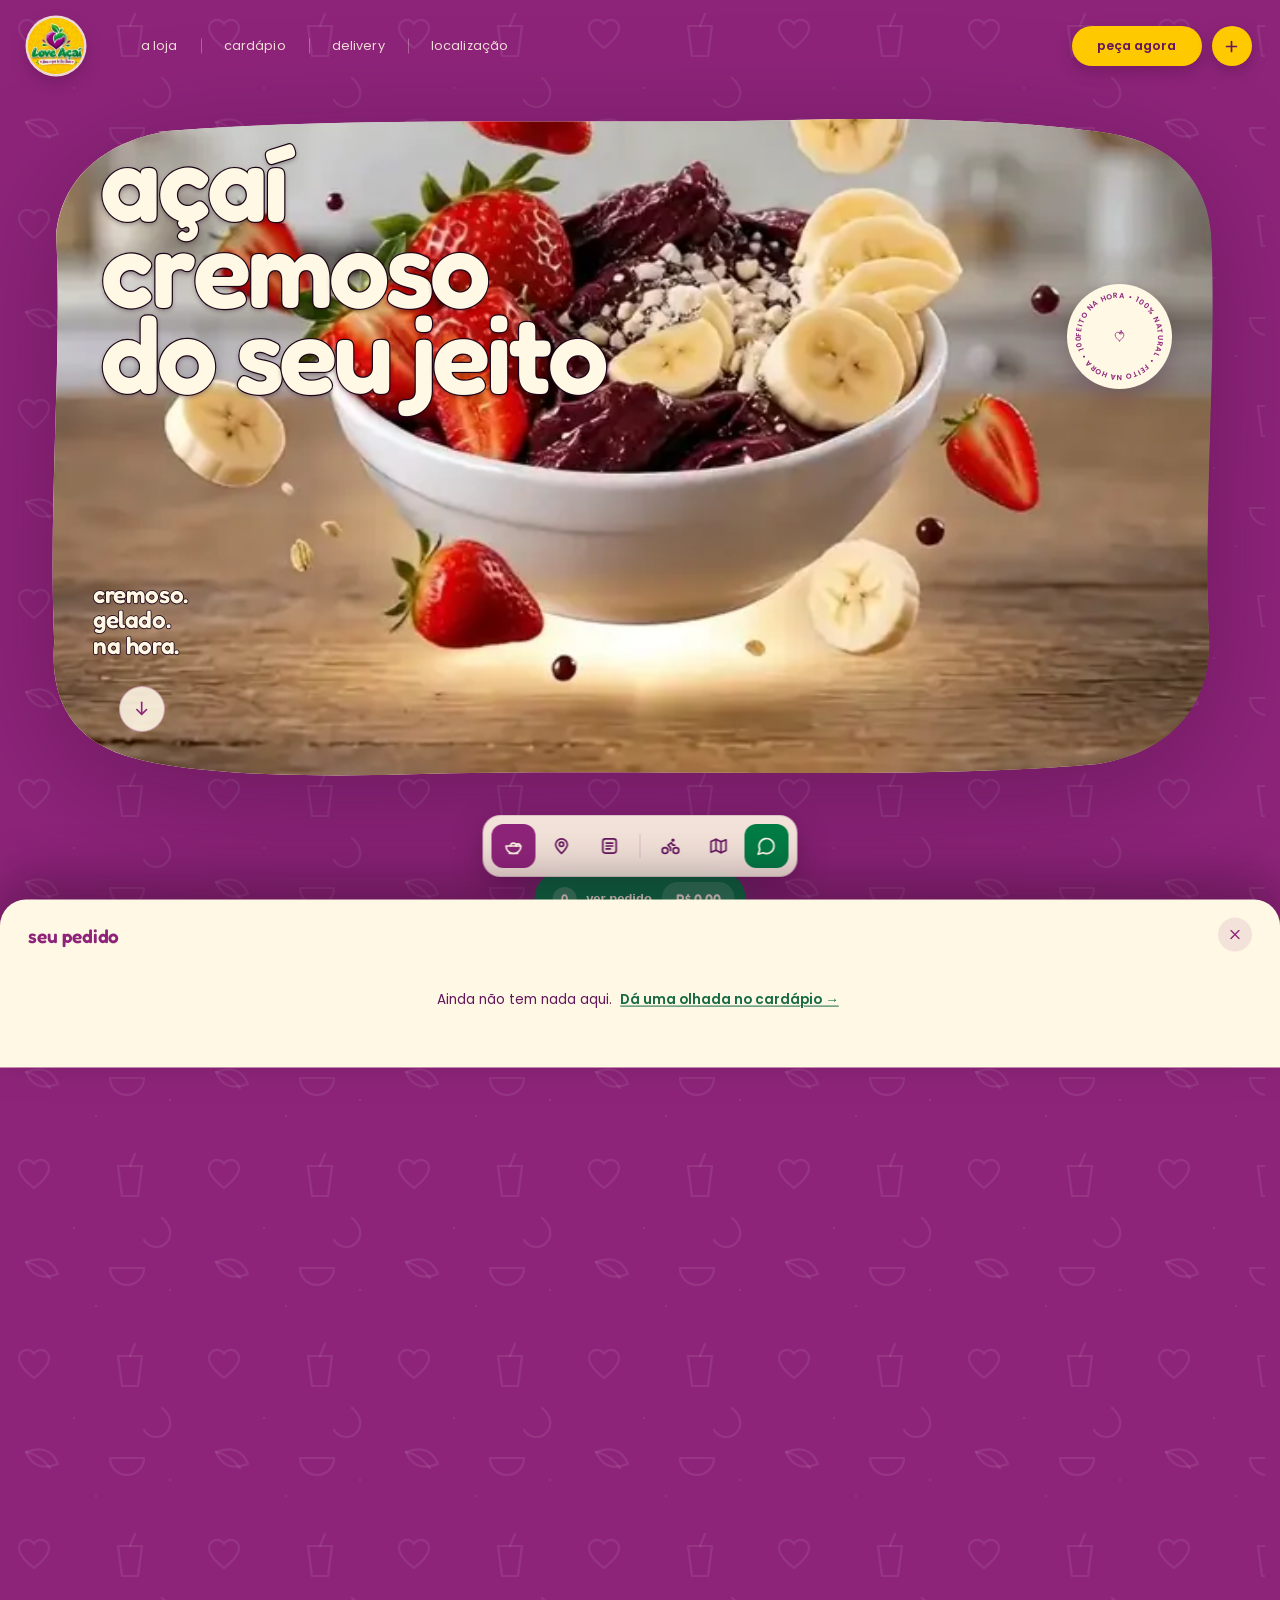
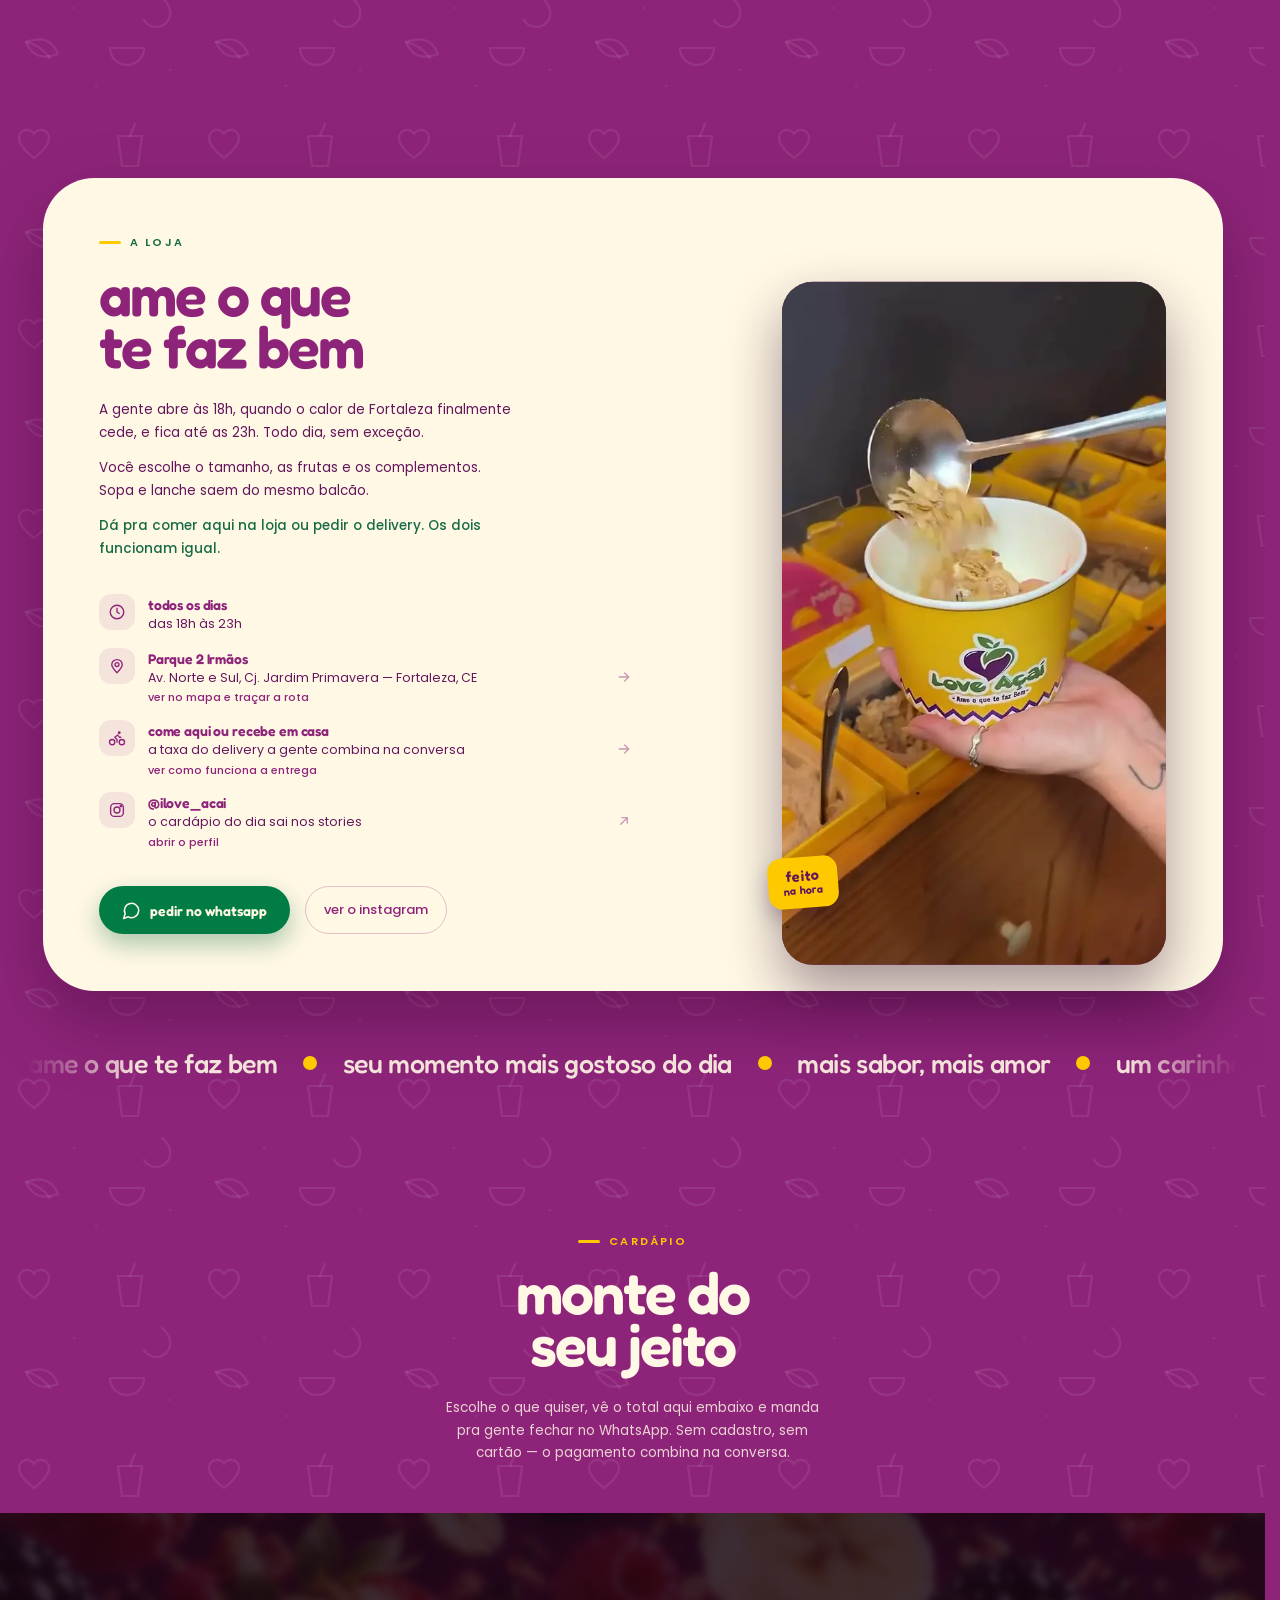
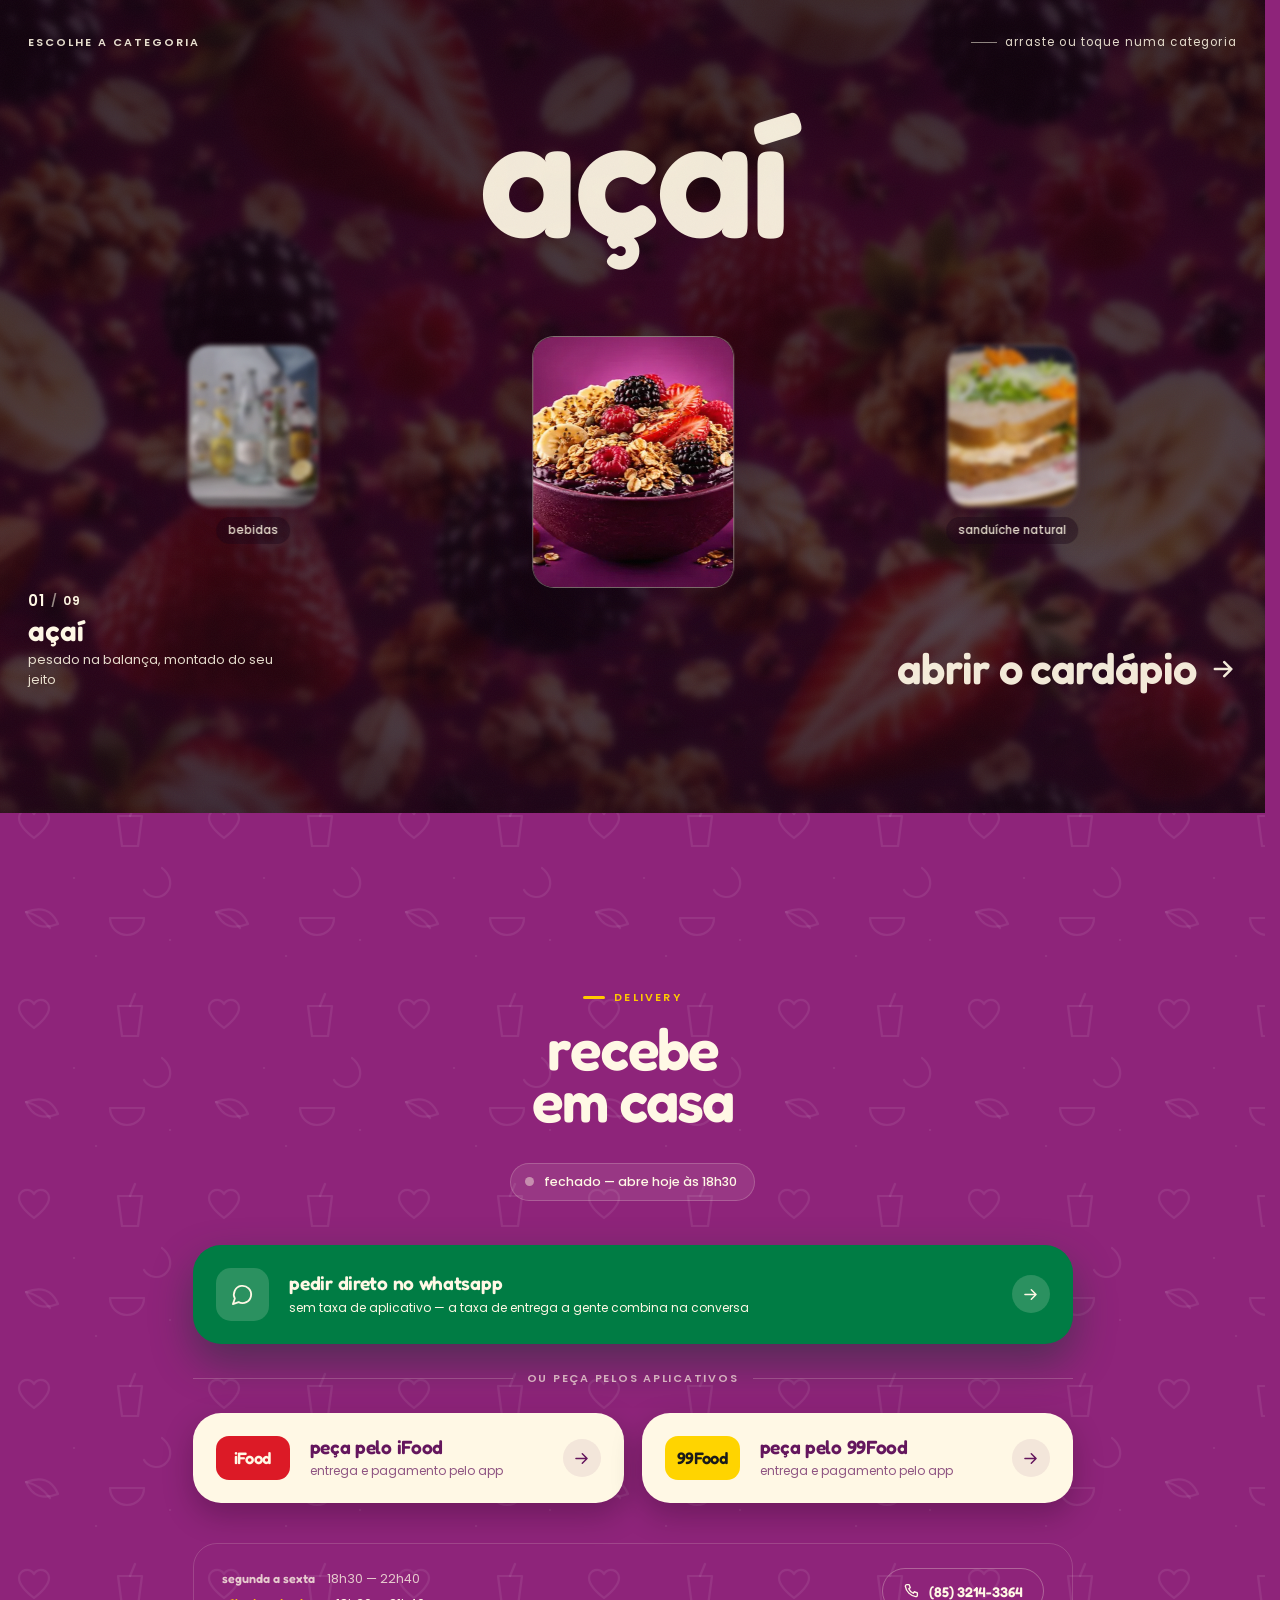
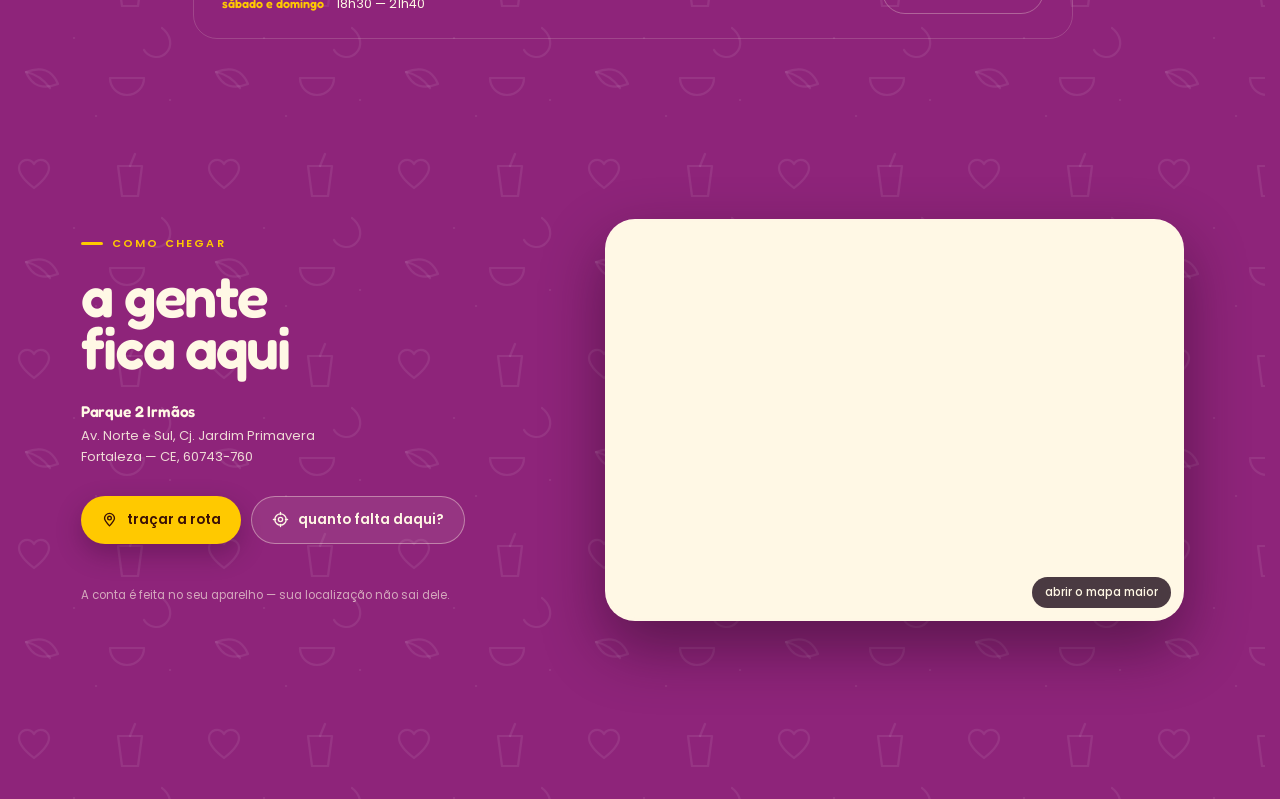
==== commit a5c64797: "Versiona o nome do vídeo do celular O arquivo trocou de conteúdo mantendo o nome, e o cache de 30 di" ====
--- a/index.html
+++ b/index.html
@@ -50,7 +50,7 @@
 
       <div class="media">
         <div class="media__slot media__slot--live">
-          <video data-sd="assets/video/acai-hero.mp4" data-hd="assets/video/acai-hero-hd.mp4" data-sm="assets/video/acai-hero-sm.mp4"
+          <video data-sd="assets/video/acai-hero.mp4" data-hd="assets/video/acai-hero-hd.mp4" data-sm="assets/video/acai-hero-scrub-1256.mp4"
                  poster="assets/video/acai-hero-poster.webp"
                  autoplay muted loop playsinline preload="auto"
                  aria-label="Tigela de açaí com morango, banana e granola flutuando"></video>
@@ -482,9 +482,8 @@
   <figure class="mapa__quadro" data-revela>
     <iframe
       title="Mapa da região da loja, na Av. Norte e Sul"
-      loading="lazy"
       referrerpolicy="no-referrer"
-      src="https://www.openstreetmap.org/export/embed.html?bbox=-38.55183%2C-3.80513%2C-38.53943%2C-3.79273&amp;layer=mapnik&amp;marker=-3.7989303%2C-38.5456337"></iframe>
+      data-src="https://www.openstreetmap.org/export/embed.html?bbox=-38.55183%2C-3.80513%2C-38.53943%2C-3.79273&amp;layer=mapnik&amp;marker=-3.7989303%2C-38.5456337"></iframe>
     <figcaption>
       <a href="https://www.openstreetmap.org/?mlat=-3.7989303&amp;mlon=-38.5456337#map=16/-3.7989303/-38.5456337" target="_blank" rel="noopener">abrir o mapa maior</a>
     </figcaption>
--- a/assets/css/styles.css
+++ b/assets/css/styles.css
@@ -34,6 +34,9 @@
   --ease-settle: cubic-bezier(.18,.9,.24,1);
   --ease-leave:  cubic-bezier(.55,0,.8,.2);
   --ease-carrossel: cubic-bezier(.4,0,.2,1);
+  /* tempo da troca de categoria. O JS lê esta mesma variável pra saber
+     quanto dura a trava, então os dois nunca saem de sincronia. */
+  --t-troca: .42s;
   --ease-morfo: cubic-bezier(.22,1,.36,1);   /* cresce: arranca e pousa */
   --ease-volta: cubic-bezier(.36,0,.22,1);   /* encolhe: sai na hora */
 }
@@ -783,7 +786,7 @@
   overflow:hidden;
   isolation:isolate;
   background-color:var(--roxo);
-  transition:background-color .42s var(--ease-carrossel);
+  transition:background-color var(--t-troca) var(--ease-carrossel);
   -webkit-user-select:none; user-select:none;
   touch-action:pan-y;                    /* o dedo ainda rola a página */
 }
@@ -868,11 +871,11 @@
   transform:translateX(-50%) scale(1);
   opacity:1; z-index:5;
   cursor:pointer;
-  transition:transform .42s var(--ease-carrossel),
-             opacity   .42s var(--ease-carrossel),
-             left      .42s var(--ease-carrossel),
-             bottom    .42s var(--ease-carrossel),
-             height    .42s var(--ease-carrossel);
+  transition:transform var(--t-troca) var(--ease-carrossel),
+             opacity   var(--t-troca) var(--ease-carrossel),
+             left      var(--t-troca) var(--ease-carrossel),
+             bottom    var(--t-troca) var(--ease-carrossel),
+             height    var(--t-troca) var(--ease-carrossel);
   will-change:transform, opacity;
 }
 .catcard__foto{
@@ -888,7 +891,7 @@
   border:1px solid rgba(255,248,229,.3);
   box-shadow:0 26px 58px rgba(28,5,24,.36);
   filter:blur(var(--desfoque,0px));
-  transition:filter .2s ease-out, box-shadow .42s var(--ease-carrossel),
+  transition:filter .2s ease-out, box-shadow var(--t-troca) var(--ease-carrossel),
              border-color .3s ease;
 }
 /* o <picture> entrou no meio, então o img não é mais filho direto */
@@ -960,7 +963,7 @@
 .catcard[data-papel="fora"] .catcard__foto{ --desfoque:5px; }
 /* saindo de cena eles só apagam; a geometria não precisa ser animada pra
    ninguém ver. Entrando, quem manda é a transição do papel novo. */
-.catcard[data-papel="fora"]{ transition:opacity .42s var(--ease-carrossel), transform .42s var(--ease-carrossel); }
+.catcard[data-papel="fora"]{ transition:opacity var(--t-troca) var(--ease-carrossel), transform var(--t-troca) var(--ease-carrossel); }
 
 .catcard:not([data-papel="centro"]):hover{ transform:translateX(-50%) scale(1.07); }
 .catcard:not([data-papel="centro"]):hover .catcard__foto{
@@ -1498,6 +1501,9 @@
 
 @media (max-width:860px){
   :root{
+    /* o dedo empurra o cartão diretamente: manipulação direta pede resposta
+       mais curta que um clique no cartão vizinho */
+    --t-troca:.28s;
     --stage-pad:clamp(18px,5vw,30px);
     --nav-h:clamp(64px,15vw,78px);
     --dock-h:clamp(74px,17vw,86px);
@@ -1857,6 +1863,33 @@
 }
 @media (max-width:420px){
   .canal--zap .canal__seta{ display:none; }
+}
+
+
+/* =========================================================
+   RESPIRO NO CELULAR
+   =========================================================
+   Empilhado, as seções ficavam encostadas: entre o painel da loja e a
+   faixa de frases sobravam 34px, entre o cabeçalho do cardápio e o palco
+   sobravam 30px, e a emenda de uma seção pra outra era zero. Numa tela de
+   375px isso lê como bloco único. Os números abaixo são os mesmos lugares,
+   medidos, com espaço suficiente pra cada seção começar e terminar.
+   ========================================================= */
+@media (max-width:860px){
+  .loja{ padding-bottom:clamp(58px,13vw,84px); }
+  .frases{ margin-top:clamp(44px,10vw,64px); }
+
+  .cardapio{
+    padding-top:clamp(66px,15vw,92px);
+    padding-bottom:clamp(82px,17vw,112px);
+  }
+  .cardapio__cabecalho{ margin-bottom:clamp(40px,9vw,56px); }
+
+  .entrega{ padding-top:clamp(22px,5vw,36px); }
+  .entrega__cabecalho{ margin-bottom:clamp(32px,7vw,46px); }
+  .entrega__pe{ margin-top:clamp(30px,7vw,42px); }
+
+  .mapa{ padding-top:clamp(52px,12vw,76px); }
 }
 
 /* =========================================================
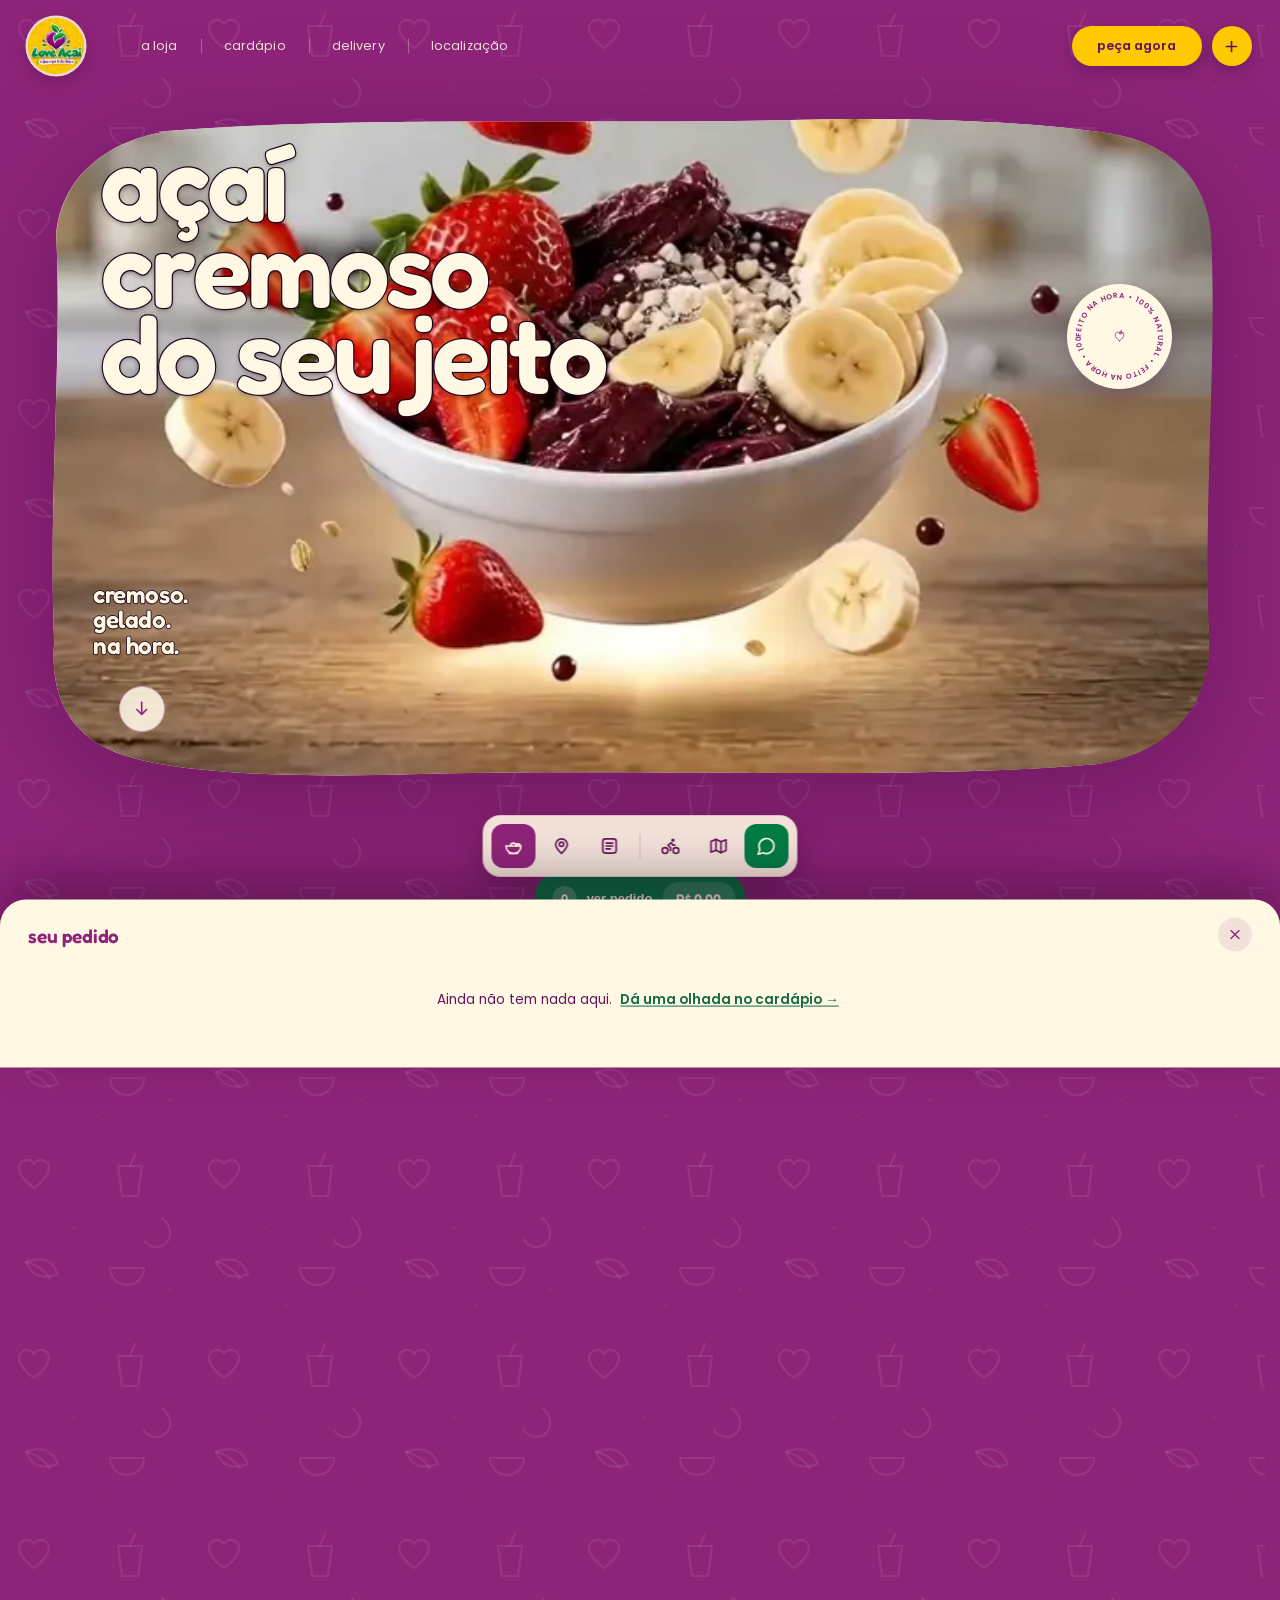
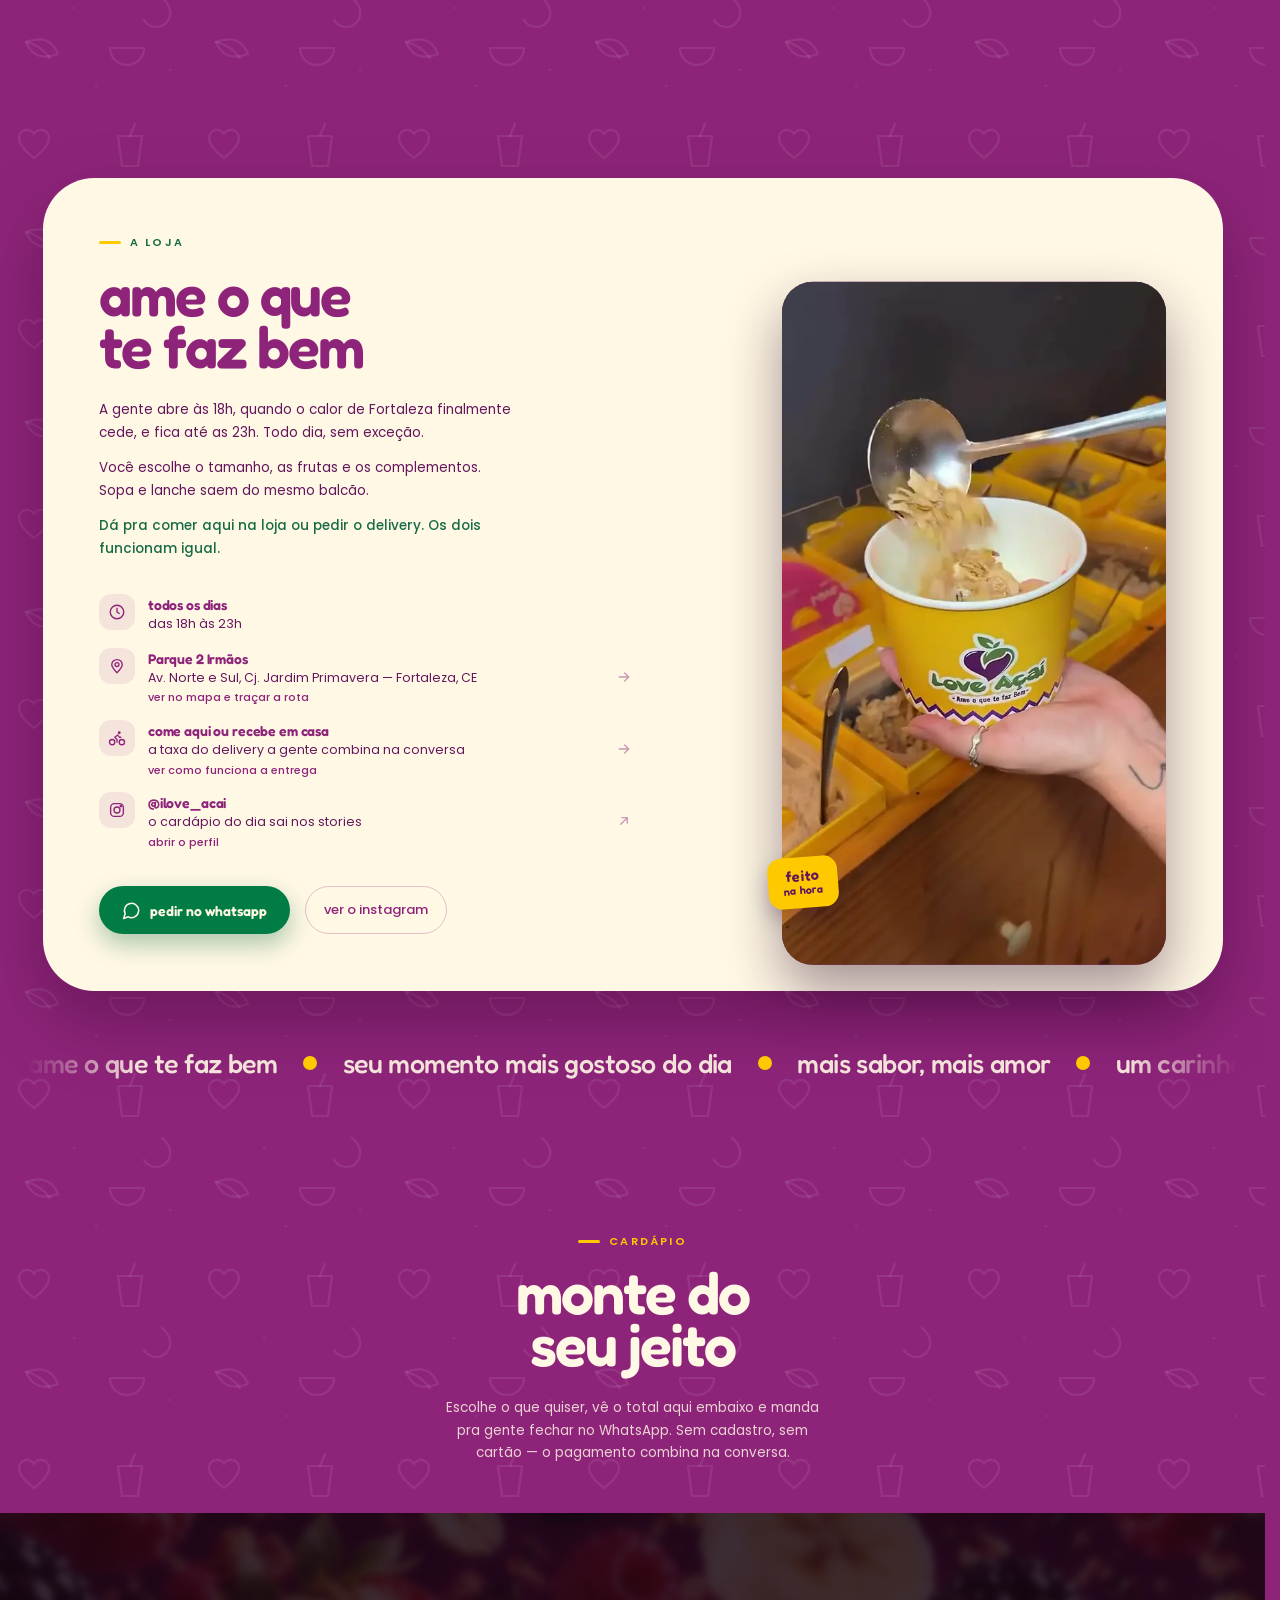
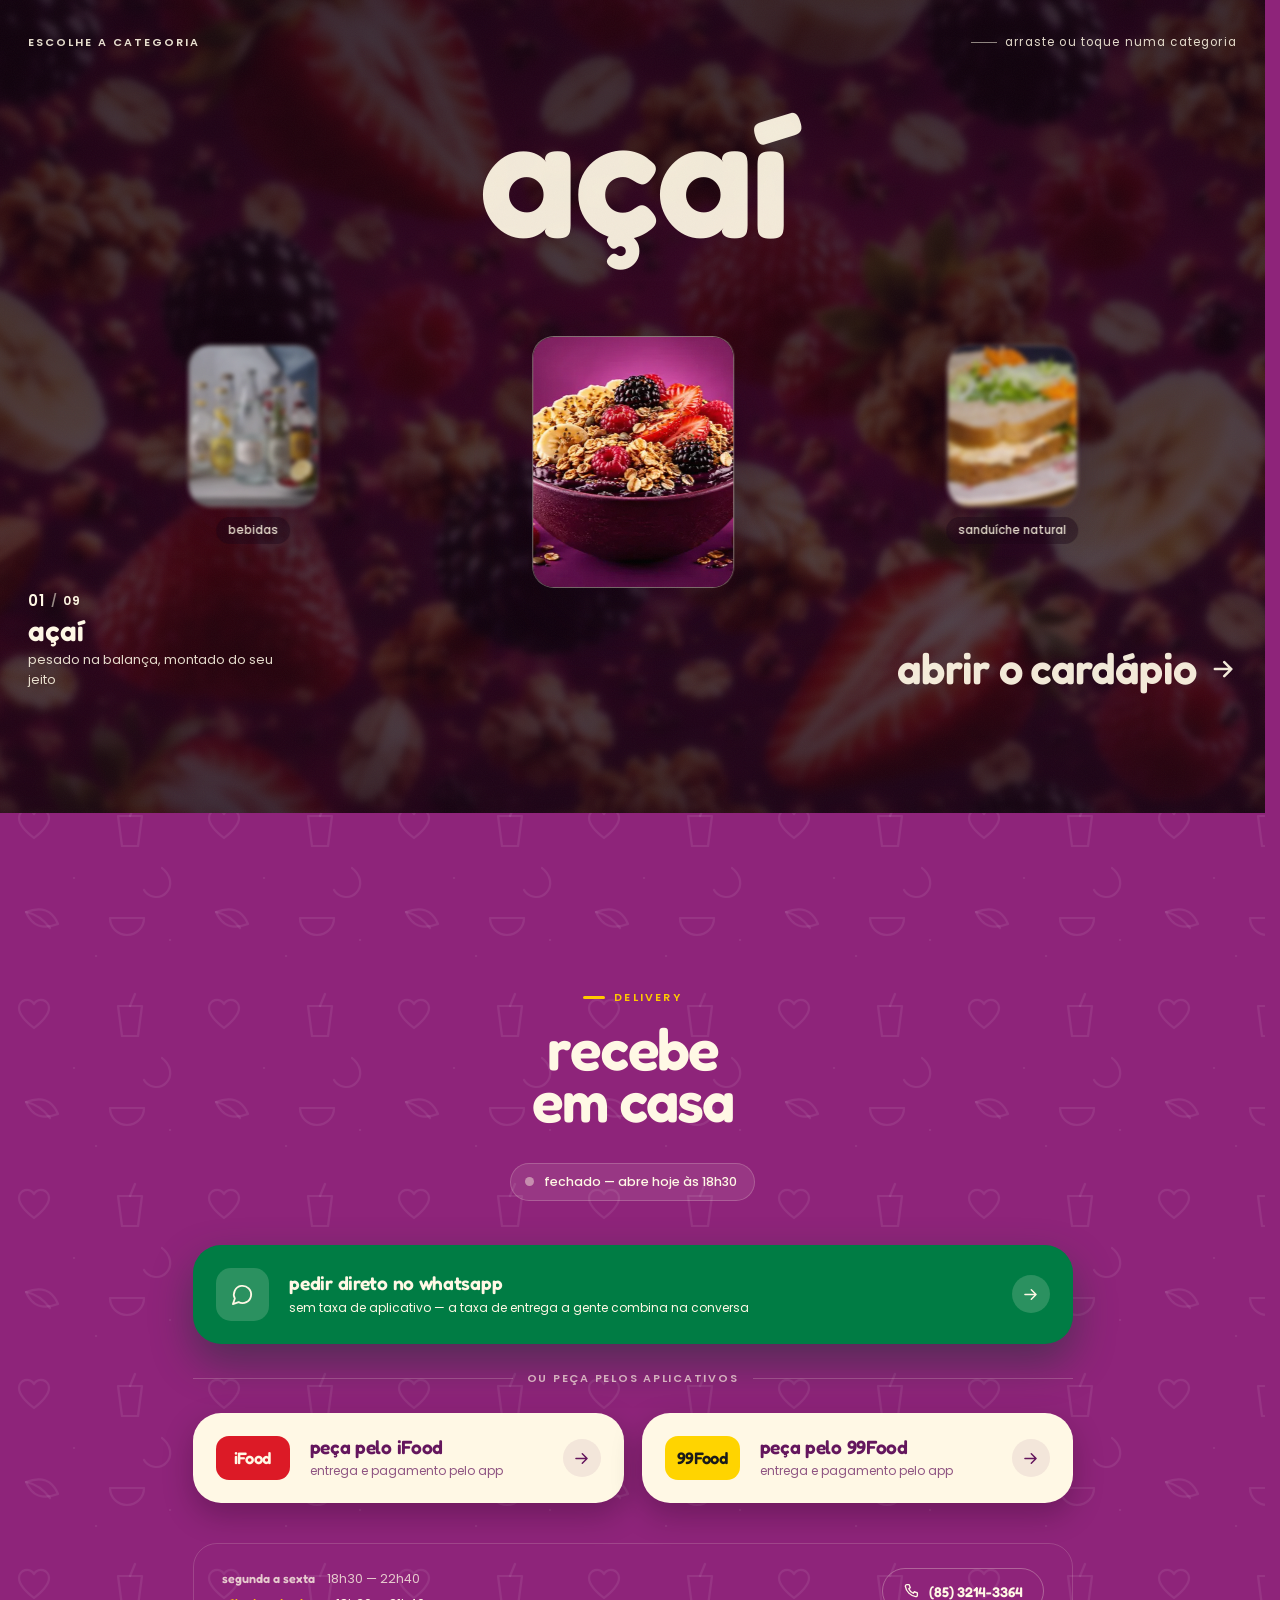
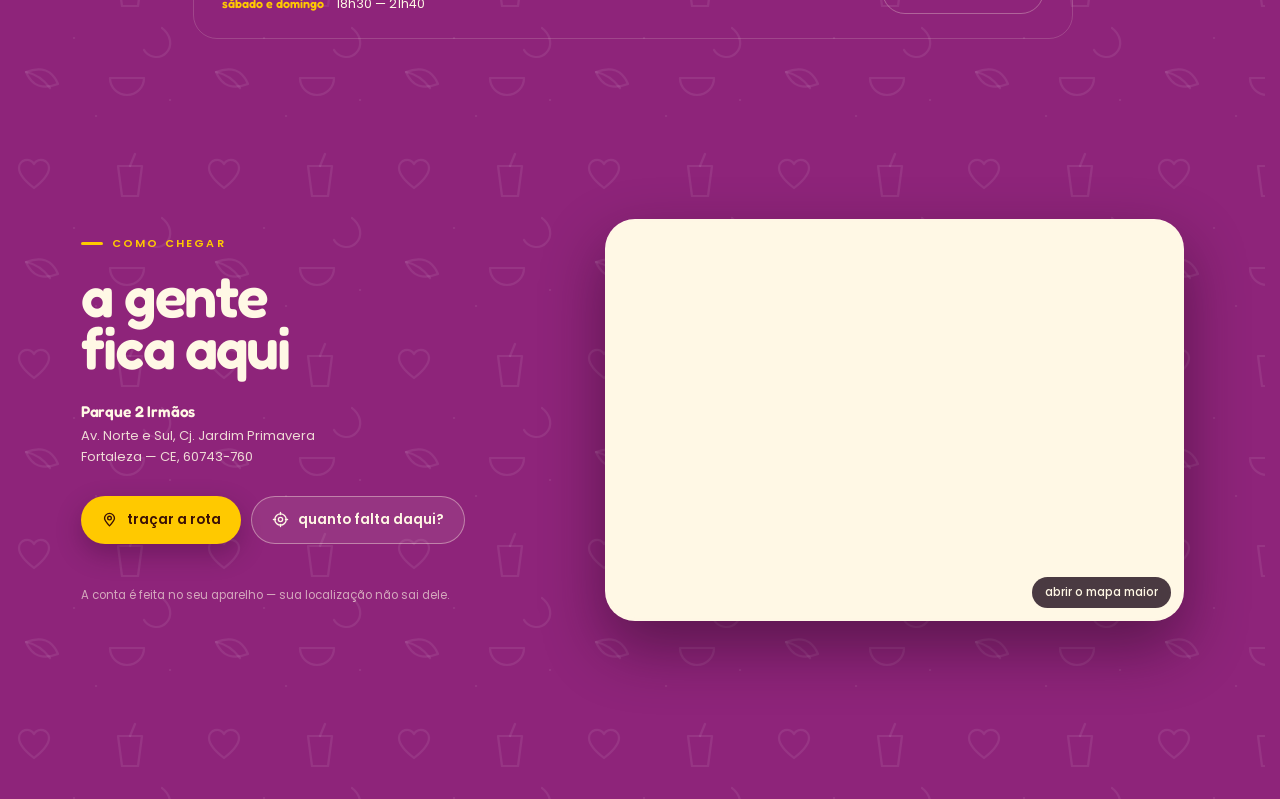
==== commit 28cea208: "iOS: tira o botão de play e mantém a tigela viva sem autoplay Faltava o principal e eu não tinha vis" ====
--- a/index.html
+++ b/index.html
@@ -52,7 +52,7 @@
         <div class="media__slot media__slot--live">
           <video data-sd="assets/video/acai-hero.mp4" data-hd="assets/video/acai-hero-hd.mp4" data-sm="assets/video/acai-hero-scrub-1256.mp4"
                  poster="assets/video/acai-hero-poster.webp"
-                 autoplay muted loop playsinline preload="auto"
+                 autoplay muted loop playsinline webkit-playsinline preload="auto"
                  aria-label="Tigela de açaí com morango, banana e granola flutuando"></video>
         </div>
       </div>
@@ -163,7 +163,7 @@
       <div class="reel">
         <video data-src="assets/video/loja.mp4"
                poster="assets/video/loja-poster.webp"
-               muted loop playsinline preload="none"
+               muted loop playsinline webkit-playsinline preload="none"
                width="720" height="1280"
                aria-label="Montagem de um copo de açaí no balcão da loja: cobertura, açaí e complementos"></video>
       </div>
--- a/assets/css/styles.css
+++ b/assets/css/styles.css
@@ -42,6 +42,22 @@
 }
 
 *,*::before,*::after{ box-sizing:border-box; }
+
+/* O iOS desenha um botão de play gigante por cima de qualquer vídeo que ele
+   julgue "parado e pronto pra tocar" — e desenha mesmo sem o atributo
+   controls. Aqui vídeo nenhum é coisa pra assistir: um é a animação presa ao
+   scroll, o outro é um reel de fundo. O botão faz a página parecer quebrada,
+   e foi exatamente isso que apareceu no iPhone. */
+video::-webkit-media-controls,
+video::-webkit-media-controls-enclosure,
+video::-webkit-media-controls-panel,
+video::-webkit-media-controls-start-playback-button{
+  display:none !important;
+  -webkit-appearance:none;
+  appearance:none;
+  opacity:0 !important;
+  pointer-events:none !important;
+}
 
 /* o site só carrega 400/500/600: sem esta linha o <b> pediria 700 e o
    navegador engordaria a letra por conta própria */
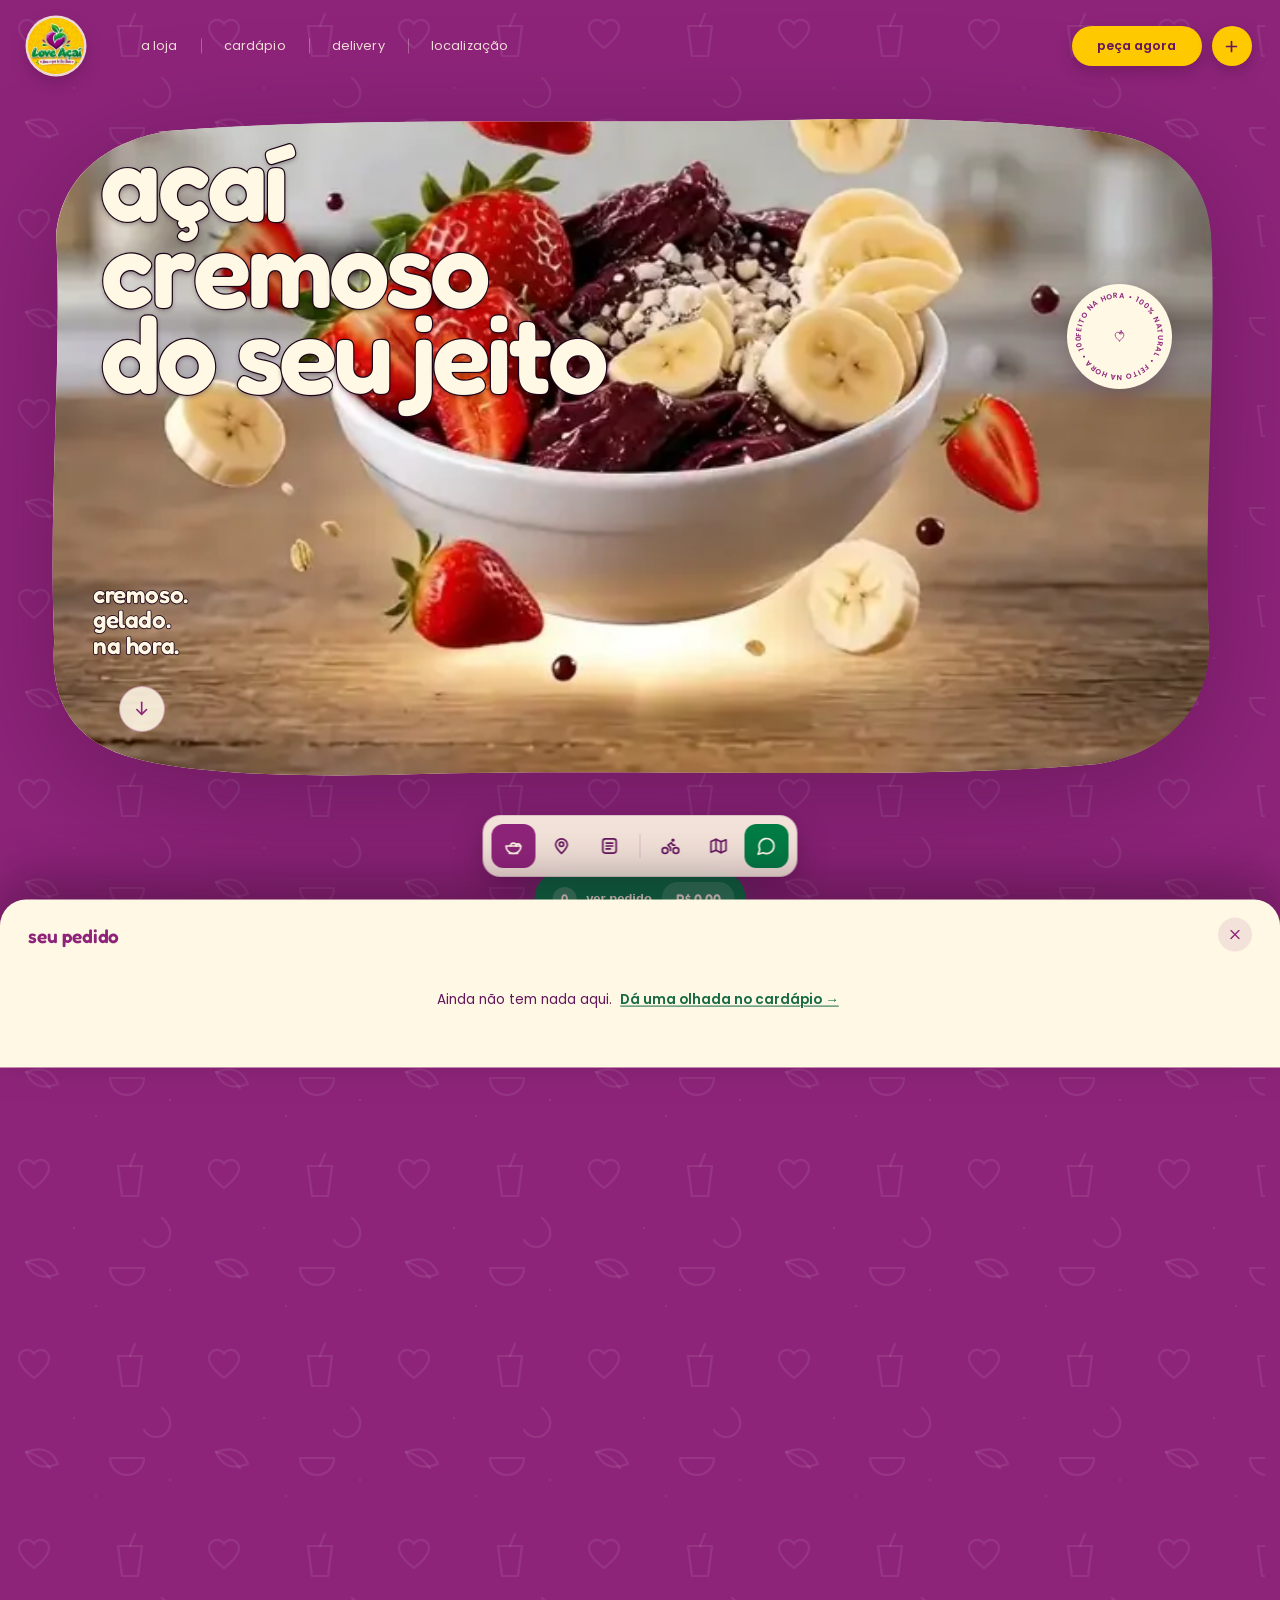
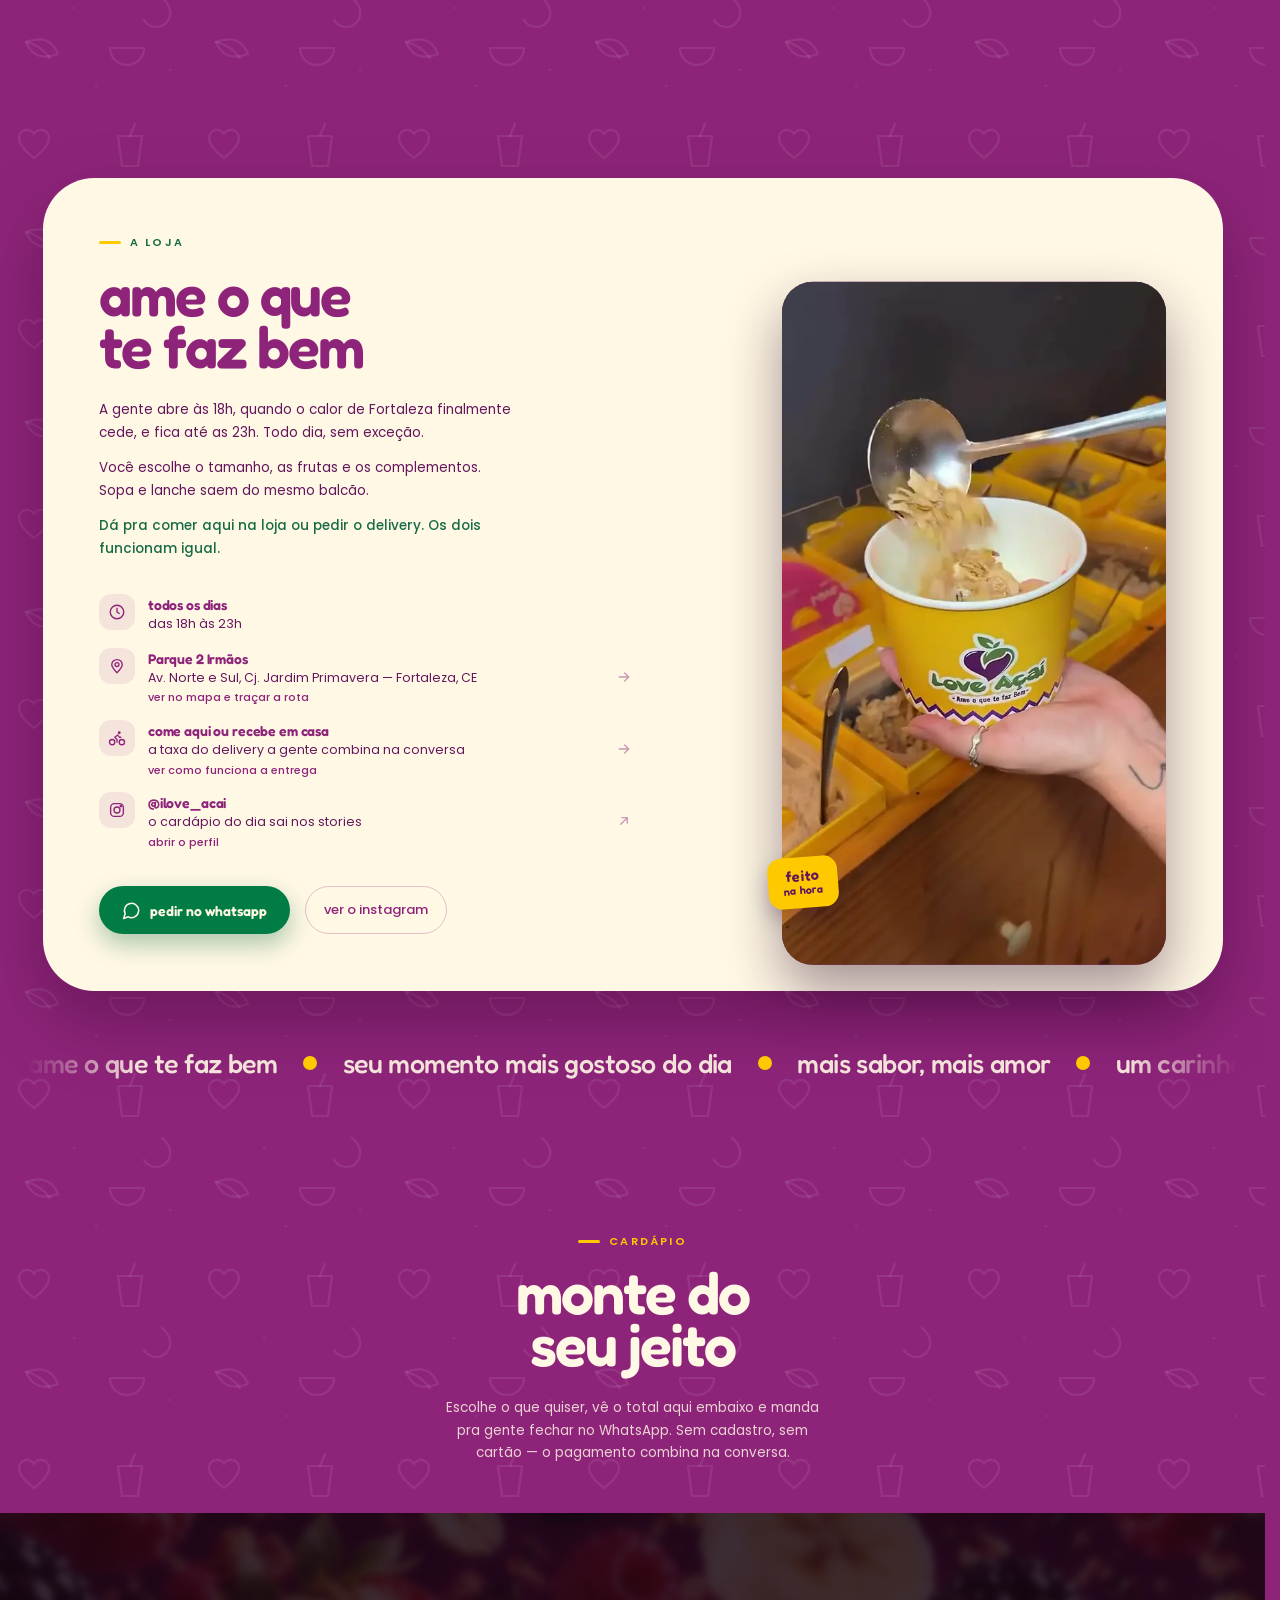
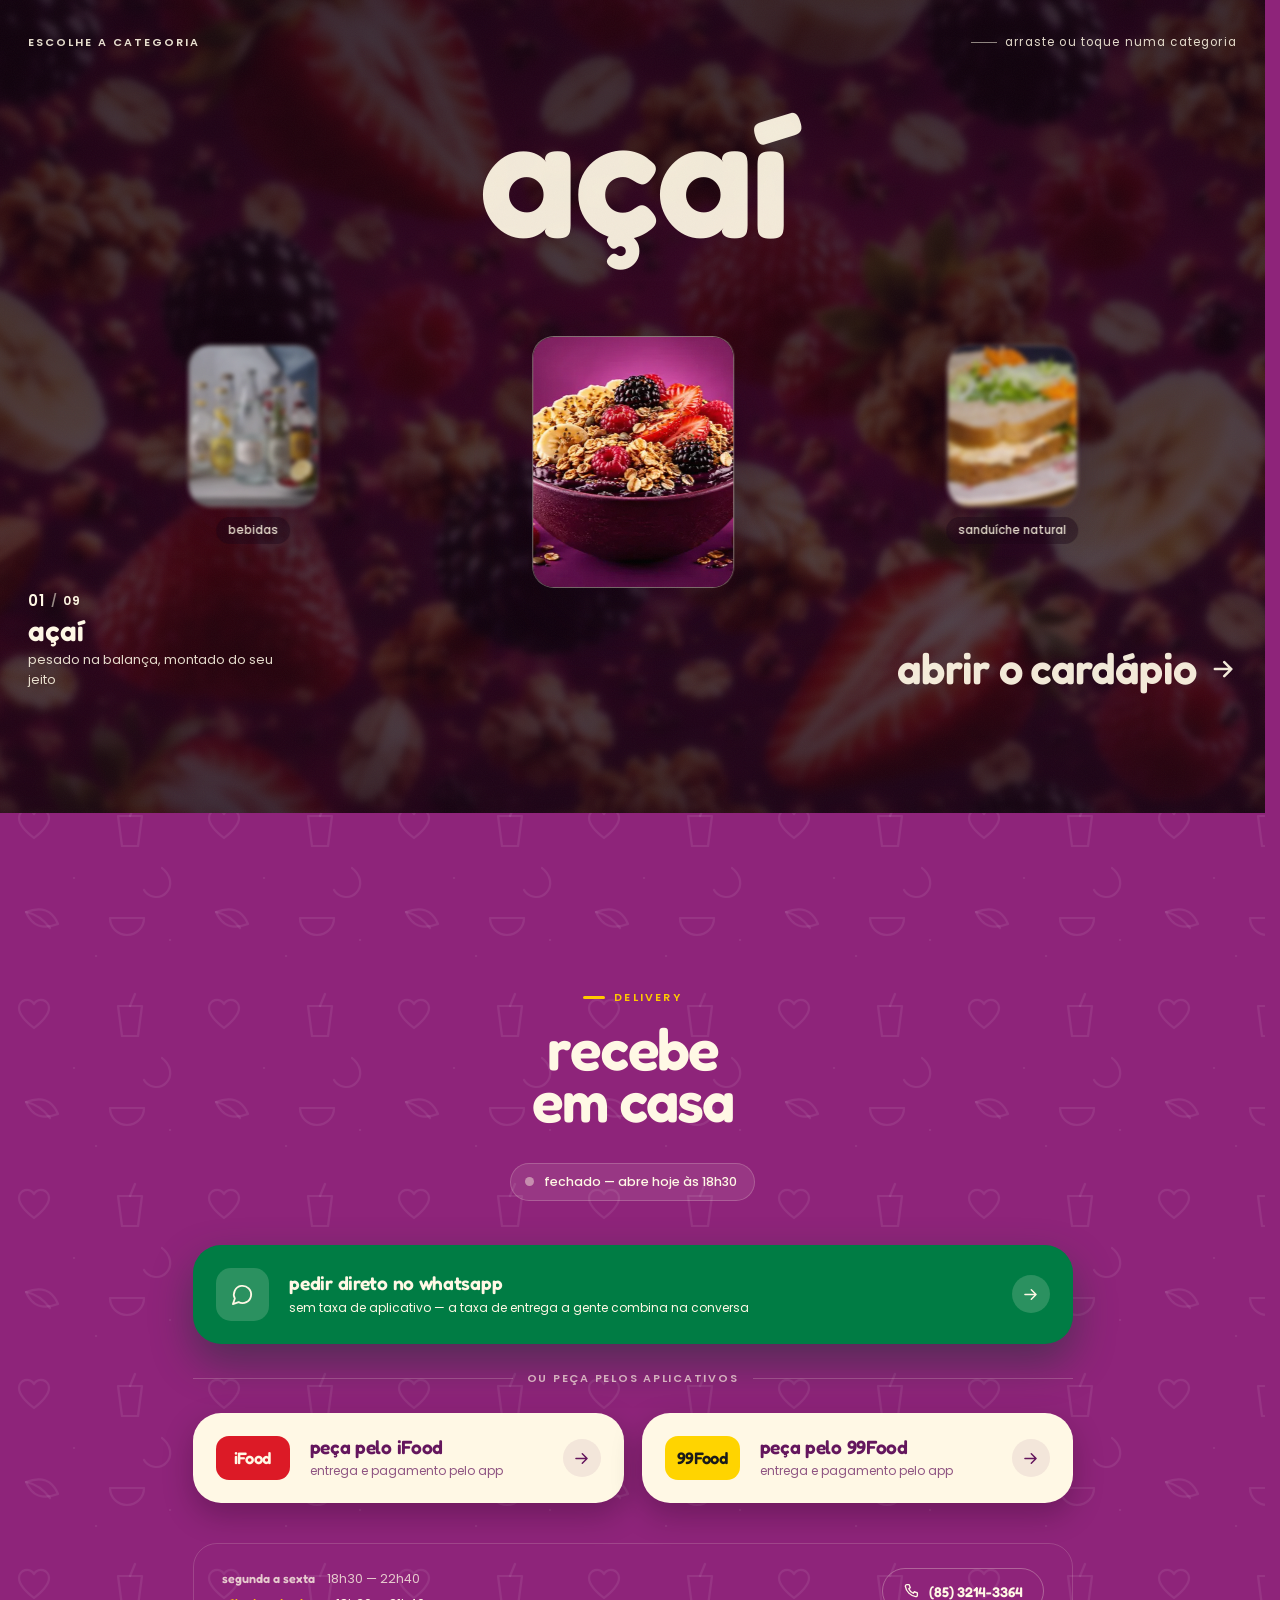
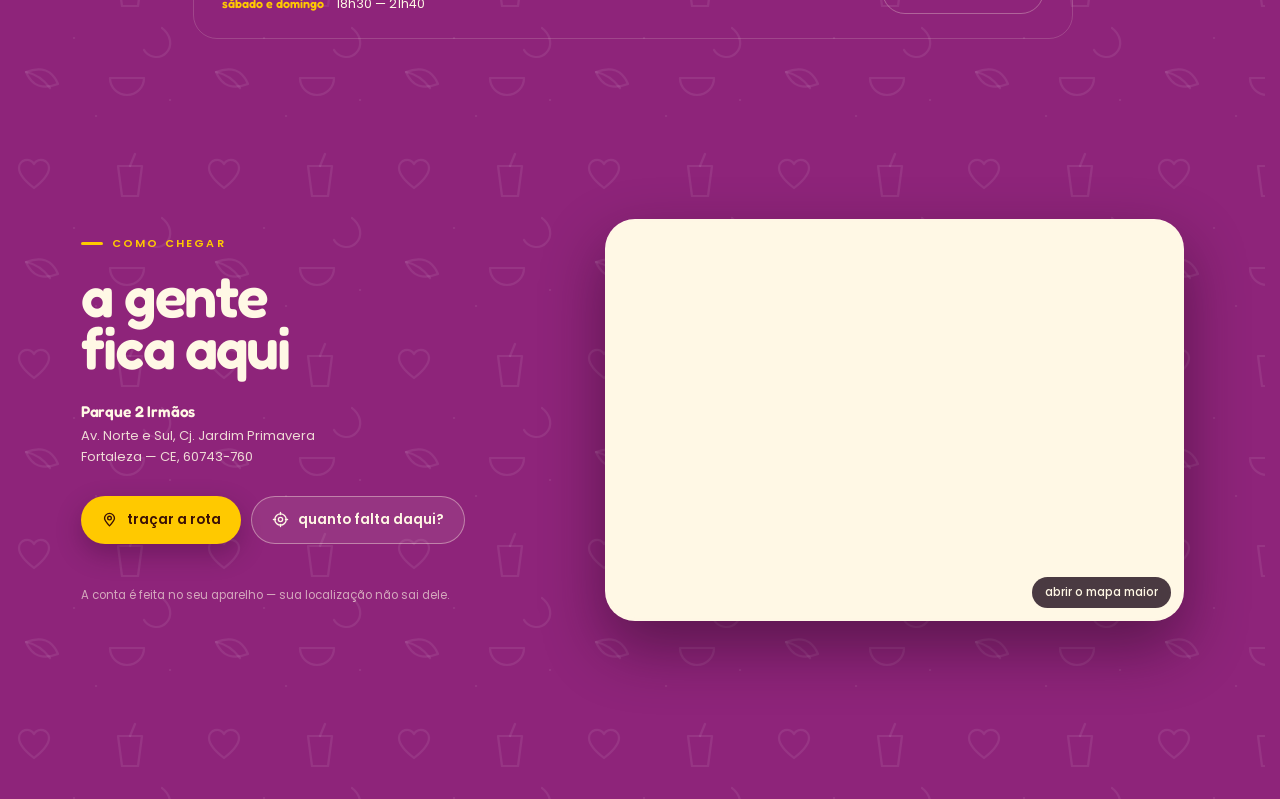
==== commit 97b3db44: "iOS, segunda tentativa: regra de CSS separada e prova pelo relógio Dois erros meus na tentativa ante" ====
--- a/index.html
+++ b/index.html
@@ -161,7 +161,7 @@
 
     <div class="loja__midia">
       <div class="reel">
-        <video data-src="assets/video/loja.mp4"
+        <video data-src="assets/video/loja-g16.mp4"
                poster="assets/video/loja-poster.webp"
                muted loop playsinline webkit-playsinline preload="none"
                width="720" height="1280"
--- a/assets/css/styles.css
+++ b/assets/css/styles.css
@@ -48,16 +48,20 @@
    controls. Aqui vídeo nenhum é coisa pra assistir: um é a animação presa ao
    scroll, o outro é um reel de fundo. O botão faz a página parecer quebrada,
    e foi exatamente isso que apareceu no iPhone. */
-video::-webkit-media-controls,
-video::-webkit-media-controls-enclosure,
-video::-webkit-media-controls-panel,
+/* UMA REGRA POR SELETOR, de propósito. Numa lista separada por vírgula, se
+   o navegador não souber analisar UM dos seletores ele descarta a regra
+   INTEIRA — inclusive as partes que ele entenderia. Era isso: os quatro
+   estavam juntos, e no iPhone o botão continuou aparecendo. Separados, um
+   seletor desconhecido só derruba a si mesmo. */
 video::-webkit-media-controls-start-playback-button{
   display:none !important;
   -webkit-appearance:none;
   appearance:none;
-  opacity:0 !important;
-  pointer-events:none !important;
-}
+}
+video::-webkit-media-controls-panel{ display:none !important; }
+video::-webkit-media-controls-enclosure{ display:none !important; }
+video::-webkit-media-controls{ display:none !important; }
+video::-moz-media-controls{ display:none !important; }
 
 /* o site só carrega 400/500/600: sem esta linha o <b> pediria 700 e o
    navegador engordaria a letra por conta própria */
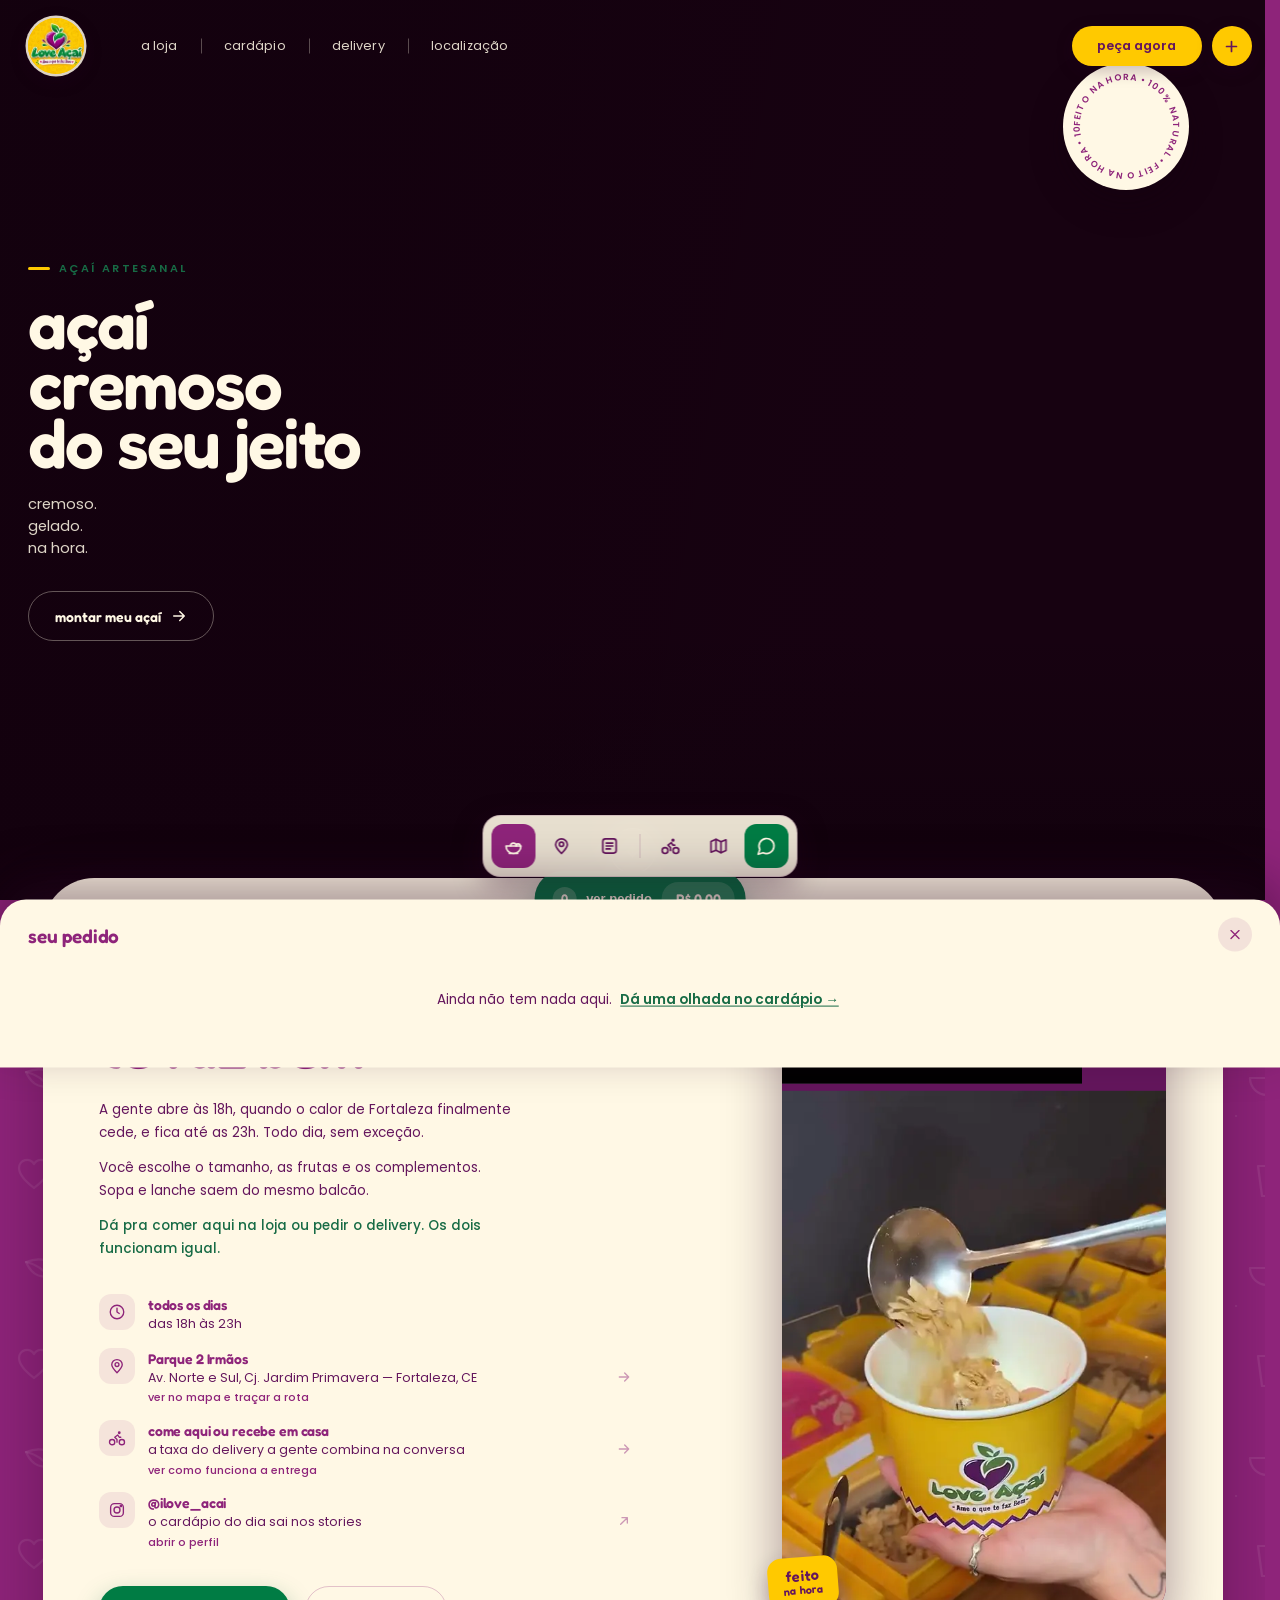
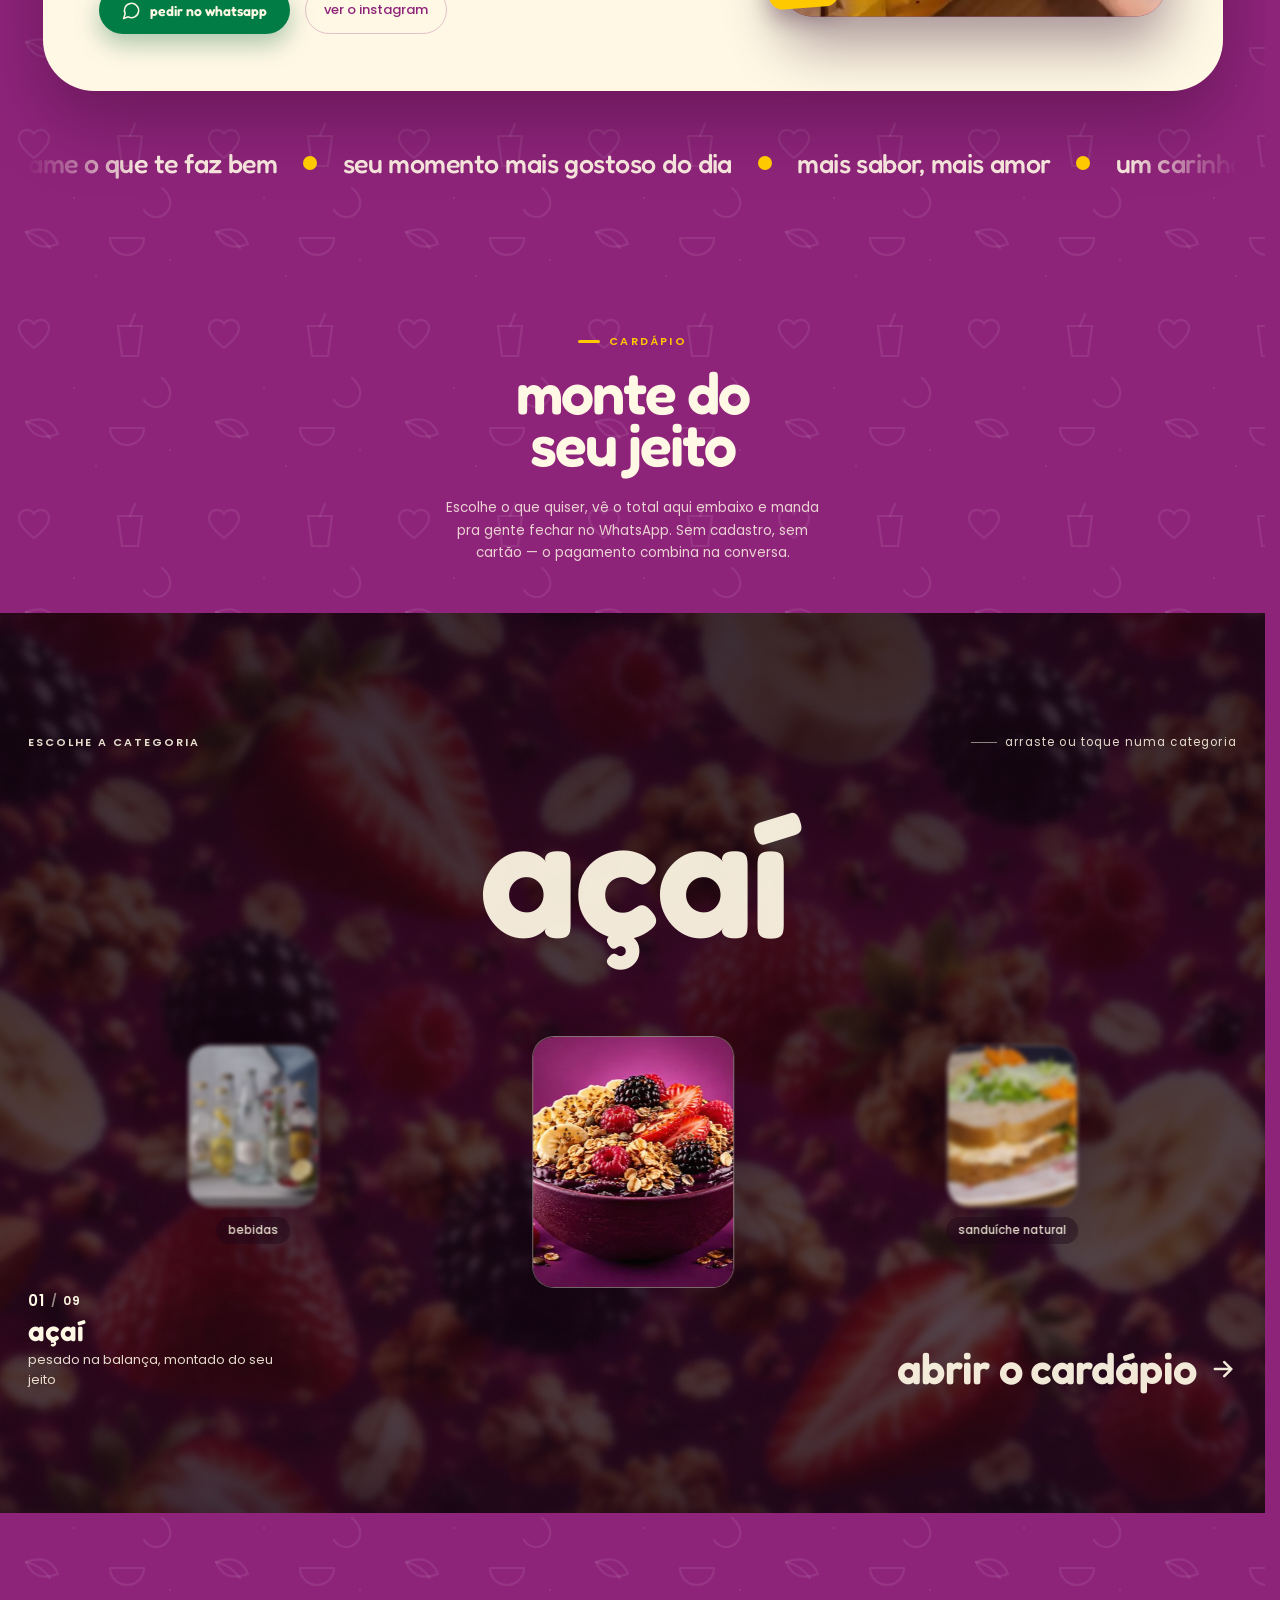
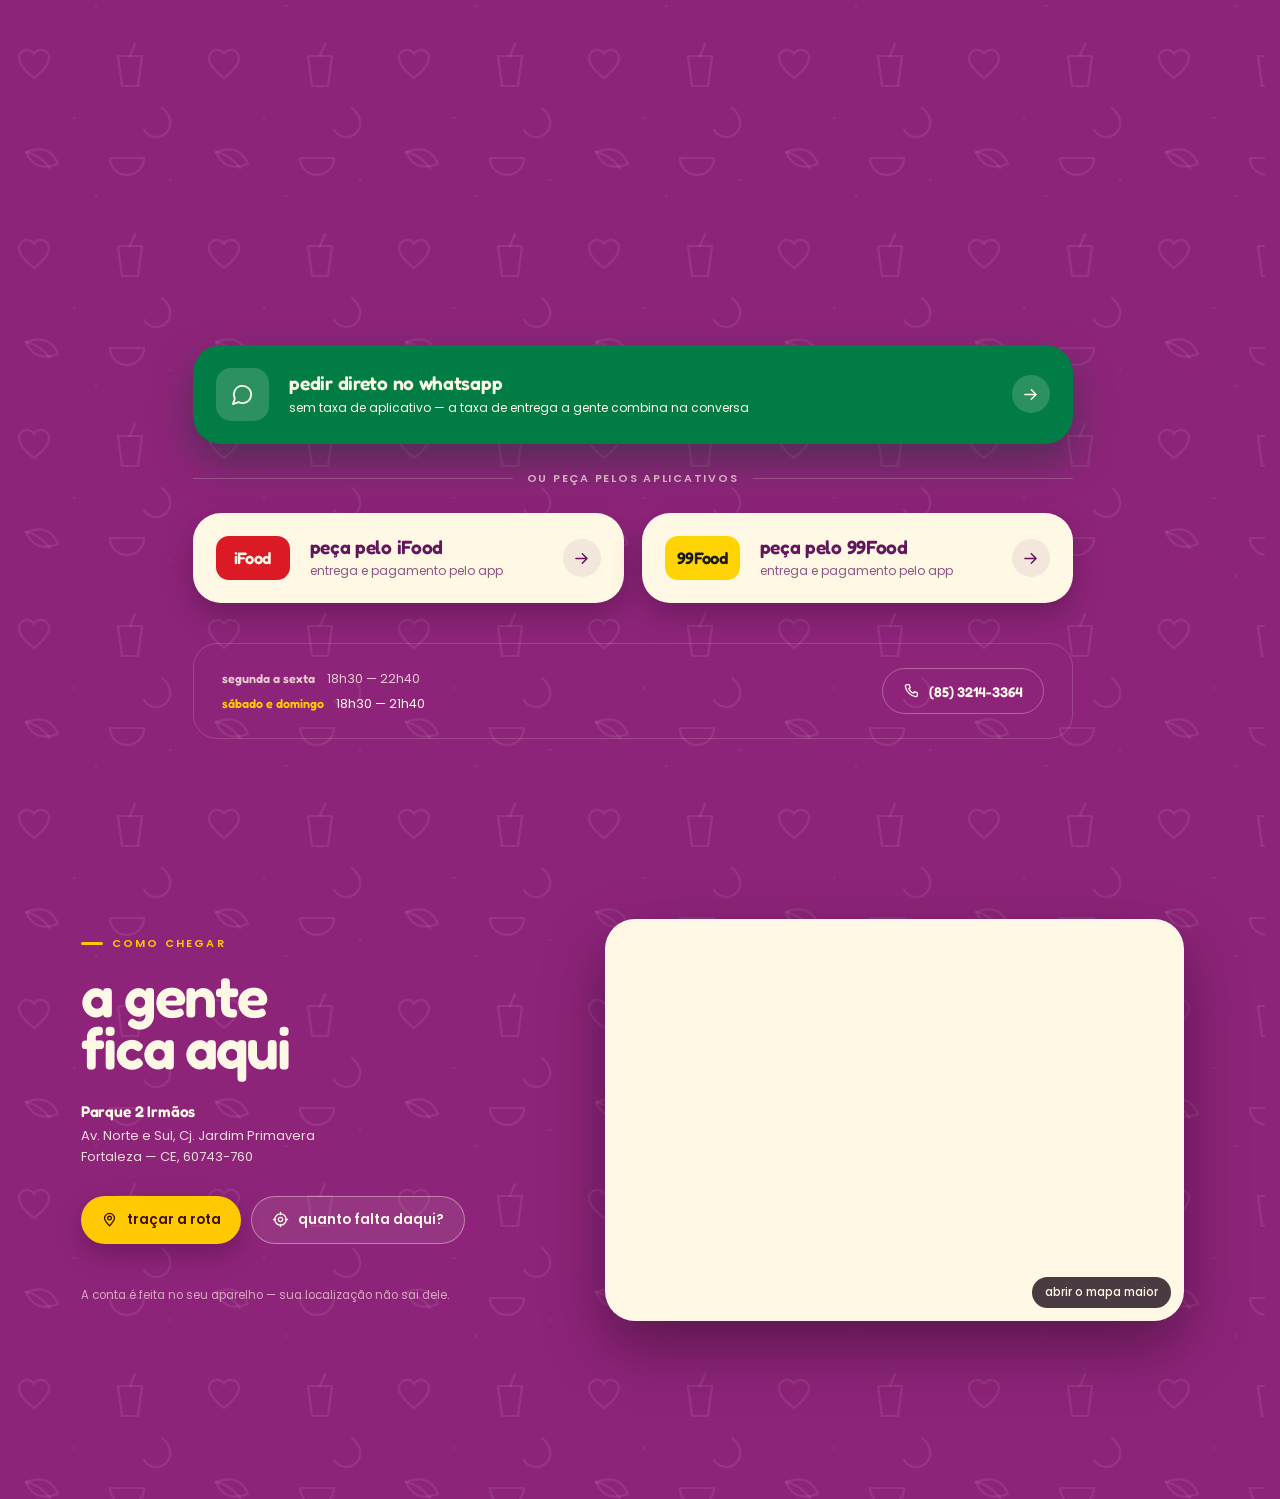
==== commit 5cb8c390: "Hero: uma fotografia no lugar do vídeo Troca completa da vitrine. A imagem enviada já vinha composta" ====
--- a/index.html
+++ b/index.html
@@ -37,53 +37,60 @@
 
 <main>
 <!-- ===========================================================
-     PARTE 1 — vitrine. O hero fica preso na tela enquanto o vídeo
-     é arrastado pelo scroll; no fim solta e a loja sobe por cima.
+     PARTE 1 — vitrine. Uma foto só, sem vídeo: a tigela real em vez
+     da tigela renderizada. A própria imagem já vem com o espaço vazio
+     à esquerda para o título — é nele que o texto mora. No celular a
+     foto vira um cartão abaixo do texto, porque medido (ver o CSS) o
+     recorte de tela cheia não deixava espaço nenhum para escrever.
      =========================================================== -->
 <section class="hero" id="hero">
-  <div class="hero__pin">
-    <div class="hero__stage" id="stage">
-
-      <svg class="blob" viewBox="0 0 1200 820" preserveAspectRatio="none" aria-hidden="true">
-        <path d="M128 34C330 14 560 26 760 20c120-4 240 2 314 16 62 12 96 56 100 120 6 144-8 314-2 470 4 78-32 138-110 154-182 20-462 4-682 12-112 4-228 0-284-22-56-22-74-70-70-134-6-166 8-336 2-480 4-64 46-110 108-122z"/>
+
+  <div class="hero__conteudo">
+    <article class="scene is-on">
+      <p class="sobrancelha sobrancelha--hero"><i aria-hidden="true"></i>açaí artesanal</p>
+      <h1 class="giant" aria-label="açaí cremoso do seu jeito">
+        <span class="ln" aria-hidden="true">açaí</span>
+        <span class="ln" aria-hidden="true">cremoso</span>
+        <span class="ln" aria-hidden="true">do seu jeito</span>
+      </h1>
+      <p class="pitch">cremoso.<br>gelado.<br>na hora.</p>
+      <a class="btn-hero" href="#cardapio" data-ir>
+        montar meu açaí
+        <svg viewBox="0 0 24 24" aria-hidden="true"><path d="M5 12h14M13 6l6 6-6 6"/></svg>
+      </a>
+    </article>
+  </div>
+
+  <div class="hero__foto">
+    <picture>
+      <source media="(max-width:860px)" type="image/webp" srcset="assets/img/hero/acai-bowl-mobile.webp">
+      <source media="(max-width:860px)" srcset="assets/img/hero/acai-bowl-mobile.jpg">
+      <source type="image/webp" srcset="assets/img/hero/acai-bowl-900.webp 900w, assets/img/hero/acai-bowl-1400.webp 1400w, assets/img/hero/acai-bowl-1983.webp 1983w" sizes="100vw">
+      <img class="hero__img" src="assets/img/hero/acai-bowl-1400.jpg"
+           srcset="assets/img/hero/acai-bowl-900.jpg 900w, assets/img/hero/acai-bowl-1400.jpg 1400w, assets/img/hero/acai-bowl-1983.jpg 1983w"
+           sizes="100vw" width="1983" height="793"
+           alt="Tigela de açaí coberta de morango, framboesa, amora, banana e granola, com respingo de açaí ao redor"
+           decoding="async" fetchpriority="high">
+    </picture>
+    <span class="hero__veu" aria-hidden="true"></span>
+
+    <div class="seal" aria-hidden="true">
+      <svg class="seal__ring" viewBox="0 0 120 120">
+        <defs><path id="sealPath" d="M60,60 m-44,0 a44,44 0 1,1 88,0 a44,44 0 1,1 -88,0"/></defs>
+        <text><textPath href="#sealPath" startOffset="0">feito na hora • 100% natural • feito na hora • 100% natural • </textPath></text>
       </svg>
-
-      <div class="media">
-        <div class="media__slot media__slot--live">
-          <video data-sd="assets/video/acai-hero.mp4" data-hd="assets/video/acai-hero-hd.mp4" data-sm="assets/video/acai-hero-scrub-1256.mp4"
-                 poster="assets/video/acai-hero-poster.webp"
-                 autoplay muted loop playsinline webkit-playsinline preload="auto"
-                 aria-label="Tigela de açaí com morango, banana e granola flutuando"></video>
-        </div>
-      </div>
-
-      <article class="scene is-on">
-        <h1 class="giant" aria-label="açaí cremoso do seu jeito">
-          <span class="ln" aria-hidden="true">açaí</span>
-          <span class="ln" aria-hidden="true">cremoso</span>
-          <span class="ln" aria-hidden="true">do seu jeito</span>
-        </h1>
-        <p class="pitch">cremoso.<br>gelado.<br>na hora.</p>
-      </article>
-
-      <div class="seal" aria-hidden="true">
-        <svg class="seal__ring" viewBox="0 0 120 120">
-          <defs><path id="sealPath" d="M60,60 m-44,0 a44,44 0 1,1 88,0 a44,44 0 1,1 -88,0"/></defs>
-          <text><textPath href="#sealPath" startOffset="0">feito na hora • 100% natural • feito na hora • 100% natural • </textPath></text>
-        </svg>
-        <svg class="seal__mark" viewBox="0 0 120 128">
-          <path d="M60 118C32 96 13 78 13 54 13 36 26 24 41 24c8 0 15 4 19 11 4-7 11-11 19-11 15 0 28 12 28 30 0 24-19 42-47 64z"/>
-          <path d="M61 33c-2-14 7-25 21-28 3 13-5 25-19 29z"/>
-          <path d="M63 35c9-10 23-12 34-7-5 12-18 19-31 15z"/>
-        </svg>
-      </div>
-
-      <a class="cue" href="#loja" data-ir aria-label="Ir para as informações da loja">
-        <svg viewBox="0 0 24 24" aria-hidden="true"><path d="M12 4v14"/><path d="m6 13 6 6 6-6"/></svg>
-      </a>
-
+      <svg class="seal__mark" viewBox="0 0 120 128">
+        <path d="M60 118C32 96 13 78 13 54 13 36 26 24 41 24c8 0 15 4 19 11 4-7 11-11 19-11 15 0 28 12 28 30 0 24-19 42-47 64z"/>
+        <path d="M61 33c-2-14 7-25 21-28 3 13-5 25-19 29z"/>
+        <path d="M63 35c9-10 23-12 34-7-5 12-18 19-31 15z"/>
+      </svg>
     </div>
   </div>
+
+  <a class="cue" href="#loja" data-ir aria-label="Ir para as informações da loja">
+    <svg viewBox="0 0 24 24" aria-hidden="true"><path d="M12 4v14"/><path d="m6 13 6 6 6-6"/></svg>
+  </a>
+
 </section>
 
 <!-- ===========================================================
--- a/assets/css/styles.css
+++ b/assets/css/styles.css
@@ -14,22 +14,8 @@
   --texto:   "Poppins", -apple-system, "Segoe UI", sans-serif;
 
   --gutter:    clamp(18px, 2.2vw, 34px);
-  --stage-pad: clamp(28px, 4vw, 54px);
   --nav-h:     clamp(66px, 6vw, 84px);
   --dock-h:    clamp(80px, 6vw, 88px);
-
-  --giant-f: min(clamp(54px, 10.2vw, 152px), 12vh);
-  /* mesma forma do blob, para recortar o que se apoia nele */
-  --blob-mask: url("data:image/svg+xml;charset=utf-8,%3Csvg xmlns='http://www.w3.org/2000/svg' viewBox='0 0 1200 820' preserveAspectRatio='none'%3E%3Cpath d='M128 34C330 14 560 26 760 20c120-4 240 2 314 16 62 12 96 56 100 120 6 144-8 314-2 470 4 78-32 138-110 154-182 20-462 4-682 12-112 4-228 0-284-22-56-22-74-70-70-134-6-166 8-336 2-480 4-64 46-110 108-122z' fill='%23fff'/%3E%3C/svg%3E");
-  /* a quina do blob cresce com a tela; com recuo fixo o "a" de açaí
-     encostava fora da curva em 1920 */
-  --giant-x: clamp(24px, 5.6vw, 108px);
-  --giant-y: clamp(16px, 2.7vw, 38px);
-  --panel-ar: 1.938;                       /* 1256 / 648 do vídeo */
-  --panel-ar-m: 1.25;
-  --panel-r:   clamp(20px, 2.6vw, 44px);
-  --panel-gap:   clamp(10px, 1.6vw, 26px);
-  --claim-band:  calc(clamp(20px, 5.4vw, 28px) * 3.5 + 7%);
 
   --ease-settle: cubic-bezier(.18,.9,.24,1);
   --ease-leave:  cubic-bezier(.55,0,.8,.2);
@@ -42,6 +28,15 @@
 }
 
 *,*::before,*::after{ box-sizing:border-box; }
+
+/* Somar dois toques rápidos no "+" virava zoom da página inteira. Este valor
+   tira o duplo-toque-pra-ampliar e MANTÉM o zoom de pinça — quem enxerga
+   pouco depende da pinça, então user-scalable=no está fora de questão.
+
+   Precisa valer em todo elemento: touch-action NÃO é herdado, e quem decide
+   o gesto é o elemento embaixo do dedo. No html sozinho não protegia nada.
+   Regras mais específicas (o pan-y do carrossel) continuam vencendo. */
+body, body *{ touch-action:manipulation; }
 
 /* O iOS desenha um botão de play gigante por cima de qualquer vídeo que ele
    julgue "parado e pronto pra tocar" — e desenha mesmo sem o atributo
@@ -73,6 +68,7 @@
 
 html{
   -webkit-text-size-adjust:100%;
+
   /* a barra de rolagem fica sempre reservada: sem isso, travar a página pra
      abrir uma categoria fazia o layout inteiro pular uns 15px pro lado */
   scrollbar-gutter:stable;
@@ -185,51 +181,88 @@
 /* =========================================================
    HERO — uma cena presa na tela, com o vídeo arrastado pelo scroll
    ========================================================= */
+/* =========================================================
+   HERO — uma fotografia só, sem vídeo
+   =========================================================
+   A imagem já chega pronta pra virar hero: espaço vazio à esquerda,
+   tigela e respingo tomando a direita. É nesse vazio que o título
+   mora — no desktop a foto cobre a seção inteira (object-fit:cover)
+   e um véu escurece só essa faixa, na cor mais escura da própria
+   imagem, então a emenda entre véu e foto é invisível e a tigela do
+   outro lado continua intocada.
+
+   No celular não sobra faixa nenhuma pra escurecer: um recorte de
+   tela cheia mostra a tigela de ponta a ponta, sem espaço para três
+   linhas de título (testei — a régua de texto não cabia). Por isso lá
+   a foto vira um cartão abaixo do texto, no mesmo ritmo empilhado que
+   a loja já usa (texto em cima, mídia embaixo). */
 .hero{
   position:relative;
-  height:200vh;
-  height:200svh;
-}
-.hero__pin{
-  position:sticky; top:0;
   height:100vh;
   height:100svh;
-  display:flex;
-  padding:var(--nav-h) var(--gutter) var(--dock-h);
-}
-.hero__stage{
-  position:relative;
-  flex:1;
-  padding:var(--stage-pad);
+  min-height:600px;
   isolation:isolate;
 }
 
-.blob{
+.hero__foto{
+  position:absolute; inset:0; z-index:0;
+  overflow:hidden;
+  background:#170211;
+  animation:fotoEntra 1.15s var(--ease-settle) both;
+}
+@keyframes fotoEntra{
+  from{ opacity:0; transform:scale(1.045); }
+  to  { opacity:1; transform:scale(1); }
+}
+.hero__img{
+  display:block;
   position:absolute; inset:0;
   width:100%; height:100%;
-  z-index:-1;
-  fill:var(--creme);
-  filter:drop-shadow(0 26px 60px rgba(40,4,36,.32));
-}
-
-.scene{ position:absolute; inset:0; }
-
-/* ---------- tipografia gigante ---------- */
+  object-fit:cover;
+  object-position:38% center;
+  /* deriva contínua e bem sutil — a tigela nunca fica de todo parada,
+     sem virar chamativa a ponto de competir com o título */
+  animation:heroDeriva 32s ease-in-out infinite;
+}
+@keyframes heroDeriva{
+  0%,100%{ transform:scale(1.045) translate3d(0,0,0); }
+  50%    { transform:scale(1.075) translate3d(-1.1%,-0.7%,0); }
+}
+/* o véu usa a cor mais escura da própria foto (medida por amostragem),
+   então a emenda com a imagem não aparece — só escurece a faixa do
+   texto, e some antes de chegar na tigela */
+.hero__veu{
+  position:absolute; inset:0; z-index:1;
+  background:
+    linear-gradient(100deg,
+      rgba(19,1,14,.92) 0%,
+      rgba(19,1,14,.82) 30%,
+      rgba(19,1,14,.42) 48%,
+      rgba(19,1,14,.08) 62%,
+      rgba(19,1,14,0)   74%),
+    linear-gradient(to top, rgba(12,1,9,.46) 0%, rgba(12,1,9,0) 30%);
+}
+
+.hero__conteudo{
+  position:relative; z-index:2;
+  height:100%;
+  display:flex;
+  align-items:center;
+  padding:var(--nav-h) var(--gutter) var(--dock-h);
+}
+.scene{ max-width:clamp(320px, 33vw, 560px); }
+
+.sobrancelha--hero{ color:var(--amarelo); }
+
 .giant{
-  position:absolute;
-  top:var(--giant-y);
-  left:var(--giant-x);
-  right:var(--giant-x);
-  margin:0; z-index:1;
+  margin:0 0 clamp(14px,1.6vw,22px);
   font-family:var(--display);
   font-weight:600;
-  font-size:var(--giant-f);
-  line-height:.80;
-  letter-spacing:-.038em;
-  color:var(--roxo);
+  font-size:clamp(40px, 5.4vw, 92px);
+  line-height:.86;
+  letter-spacing:-.03em;
+  color:var(--creme);
   text-transform:lowercase;
-  white-space:nowrap;
-  pointer-events:none;
 }
 .giant .ln{ display:block; }
 .giant i{
@@ -239,8 +272,6 @@
   opacity:0;
   transform:translate(var(--dx),var(--dy)) rotate(var(--rot));
 }
-
-/* cada letra assenta no lugar; o atraso cresce da última para a primeira */
 .scene.is-on .giant i{
   animation:letterIn .66s var(--ease-settle) forwards;
   animation-delay:var(--d);
@@ -248,53 +279,57 @@
 @keyframes letterIn{
   to{ opacity:1; transform:translate(0,0) rotate(0deg); }
 }
-/* ---------- entrada dos blocos ---------- */
+.scene.is-on .sobrancelha{ animation:blockIn .56s var(--ease-settle) both; }
 .scene.is-on .giant{ animation:giantIn .82s var(--ease-settle) both; }
-.scene.is-on .pitch{ animation:blockIn .62s var(--ease-settle) .16s both; }
+.scene.is-on .pitch{ animation:blockIn .62s var(--ease-settle) .18s both; }
+.scene.is-on .btn-hero{ animation:blockIn .62s var(--ease-settle) .3s both; }
 
 @keyframes giantIn{ from{ transform:translateY(-3.5vh); } to{ transform:translateY(0); } }
 @keyframes blockIn{ from{ transform:translateY(-8vh); opacity:0; } to{ transform:translateY(0); opacity:1; } }
 
-/* ---------- painel de mídia ----------
-   O vídeo traz o próprio cenário (a bancada, a cozinha desfocada ao fundo),
-   então ele não é recortado como era a tigela em fundo branco: vira uma
-   janela grande apoiada sobre o blob. A largura cede ao que sobra de altura
-   depois do título, para o painel nunca empurrar a composição para fora. */
-.media{
-  position:absolute; z-index:3;
-  left:50%; bottom:4.6%;
-  transform:translateX(-50%);
-  width:min(
-    clamp(300px, 66vw, 1120px),
-    calc(((100svh - var(--nav-h) - var(--dock-h)) * .954
-          - var(--giant-f) * 2 - 42px) * var(--panel-ar))
-  );
-  aspect-ratio:1256 / 648;
-  container-type:size;
-}
-.media__slot{
-  position:absolute; inset:0;
-  border-radius:var(--panel-r);
-}
-
-.media__slot--live{
-  overflow:hidden;
-  background:#EFE4D6;
-  box-shadow:0 34px 74px rgba(40,4,36,.34), 0 8px 20px rgba(40,4,36,.16);
-}
-.media__slot--live > img,
-.media__slot--live > video{
-  display:block;
-  width:100%; height:100%;
-  object-fit:cover;
-}
+.pitch{
+  margin:0 0 clamp(22px,2.6vw,32px);
+  max-width:30ch;
+  font-size:clamp(14.5px,1.15vw,17px);
+  line-height:1.5;
+  color:rgba(255,248,229,.86);
+}
+
+.btn-hero{
+  display:inline-flex; align-items:center; gap:9px;
+  min-height:50px;
+  padding:0 clamp(20px,2vw,28px);
+  border-radius:999px;
+  font-family:var(--display);
+  font-weight:600;
+  font-size:clamp(14px,1.05vw,16px);
+  color:var(--creme);
+  border:1.6px solid rgba(255,248,229,.34);
+  transition:background-color .2s ease, border-color .2s ease, transform .2s ease;
+}
+.btn-hero svg{
+  width:18px; height:18px;
+  fill:none; stroke:currentColor; stroke-width:2;
+  stroke-linecap:round; stroke-linejoin:round;
+  transition:transform .2s ease;
+}
+.btn-hero:hover{
+  background:rgba(255,248,229,.14);
+  border-color:rgba(255,248,229,.6);
+}
+.btn-hero:hover svg{ transform:translateX(3px); }
+.btn-hero:active{ transform:scale(.97); }
 
 /* ---------- selo circular ---------- */
 .seal{
-  position:absolute; z-index:5;
-  top:26%; right:5.4%;
-  width:clamp(76px,8.2vw,116px); aspect-ratio:1;
+  position:absolute; z-index:3;
+  top:7%; right:6%;
+  width:clamp(78px,7.6vw,116px); aspect-ratio:1;
   display:grid; place-items:center;
+  background:var(--creme);
+  border-radius:50%;
+  box-shadow:0 14px 32px rgba(20,3,16,.4);
+  padding:5%;
 }
 .seal__ring{
   position:absolute; inset:0;
@@ -317,29 +352,17 @@
 }
 @keyframes spin{ to{ transform:rotate(360deg); } }
 
-/* ---------- claim ---------- */
-.pitch{
-  position:absolute; z-index:5;
-  left:5.4%; bottom:20%;
-  margin:0;
-  max-width:clamp(140px,17vw,230px);
-  font-family:var(--display);
-  font-weight:600;
-  font-size:clamp(19px,1.9vw,27px);
-  line-height:1.06;
-  letter-spacing:-.02em;
-  color:var(--roxo);
-}
-
 /* ---------- dica de rolagem ---------- */
 .cue{
-  position:absolute; z-index:6;
-  left:7.5%; bottom:9.5%;
+  position:absolute; z-index:3;
+  left:50%; bottom:clamp(16px,2.4vw,26px);
+  transform:translateX(-50%);
   width:clamp(40px,3.6vw,50px); aspect-ratio:1;
   display:grid; place-items:center;
   border-radius:50%;
-  border:1.6px solid rgba(142,36,122,.3);
-  color:var(--roxo);
+  background:rgba(255,248,229,.14);
+  border:1.6px solid rgba(255,248,229,.4);
+  color:var(--creme);
   animation:cueBob 2.4s ease-in-out infinite;
 }
 .cue svg{
@@ -348,8 +371,8 @@
   stroke-linecap:round; stroke-linejoin:round;
 }
 @keyframes cueBob{
-  0%,100%{ transform:translateY(-3px); opacity:.5; }
-  50%    { transform:translateY(3px);  opacity:1; }
+  0%,100%{ transform:translateX(-50%) translateY(-3px); opacity:.6; }
+  50%    { transform:translateX(-50%) translateY(3px);  opacity:1; }
 }
 
 /* =========================================================
@@ -418,80 +441,6 @@
 }
 .dock__btn:hover .dock__tip,
 .dock__btn:focus-visible .dock__tip{ opacity:1; }
-
-/* =========================================================
-   HERO LARGO — o vídeo preenche o blob inteiro
-   =========================================================
-   Só entra quando o palco é deitado. Em retrato o cover teria de
-   ampliar tanto que cortaria as laterais da tigela, e aí vale mais
-   o painel centrado do layout empilhado.
-   ========================================================= */
-@media (min-width:861px) and (min-aspect-ratio:1/1){
-  .media{
-    inset:0;
-    left:0; right:0; top:0; bottom:0;
-    width:auto; height:auto;
-    transform:none;
-    aspect-ratio:auto;
-    /* mesmo path do blob, esticado junto com ele */
-    -webkit-mask-image:var(--blob-mask);
-            mask-image:var(--blob-mask);
-    -webkit-mask-size:100% 100%;
-            mask-size:100% 100%;
-    -webkit-mask-repeat:no-repeat;
-            mask-repeat:no-repeat;
-  }
-  .media__slot{ border-radius:0; }
-
-  /* .scene tem a mesma caixa do blob: mascarar aqui impede que o halo do
-     texto escorra para fora da forma (medido: a caixa do halo começava
-     ~25px à esquerda da borda do blob). */
-  .scene{
-    /* a máscara cria contexto de empilhamento: sem z-index aqui, o
-       título inteiro cairia para trás do vídeo */
-    z-index:4;
-    -webkit-mask-image:var(--blob-mask);
-            mask-image:var(--blob-mask);
-    -webkit-mask-size:100% 100%;
-            mask-size:100% 100%;
-    -webkit-mask-repeat:no-repeat;
-            mask-repeat:no-repeat;
-  }
-
-  /* com o vídeo cobrindo o palco, o título passa para cima dele */
-  .giant{ z-index:4; }
-  .media__slot--live{ box-shadow:none; background:transparent; }
-
-  /* Contorno, não brilho. Sobre vídeo o texto precisa funcionar nos dois
-     extremos: contra o açaí escuro quem separa é o miolo claro, contra a
-     banana e a tigela branca quem separa é o contorno. Por isso o miolo
-     virou creme — roxo escuro com contorno escuro desapareceria no açaí.
-     paint-order põe o traço atrás do preenchimento, então a letra não
-     perde peso; sem suporte, o traço só divide meio pixel com o miolo. */
-  .giant,
-  .pitch{
-    color:var(--creme);
-    -webkit-text-stroke:clamp(1.4px, .022em, 3.2px) #1C0518;
-    paint-order:stroke fill;
-    text-shadow:0 .022em .05em rgba(28,5,24,.42);
-  }
-  .pitch{
-    -webkit-text-stroke-width:clamp(1.1px, .062em, 2.2px);
-  }
-
-  .cue{
-    background:rgba(255,248,229,.88);
-    border-color:rgba(142,36,122,.34);
-  }
-
-  /* o selo agora pousa sobre a foto: vira adesivo */
-  .seal{
-    background:var(--creme);
-    border-radius:50%;
-    box-shadow:0 10px 26px rgba(40,4,36,.26);
-    padding:3%;
-  }
-}
 
 /* =========================================================
    A LOJA — texto à esquerda, reel vertical à direita
@@ -808,7 +757,11 @@
   background-color:var(--roxo);
   transition:background-color var(--t-troca) var(--ease-carrossel);
   -webkit-user-select:none; user-select:none;
-  touch-action:pan-y;                    /* o dedo ainda rola a página */
+  /* Aqui o arrasto horizontal é nosso (troca de categoria) e o vertical é da
+     página. "pan-y pinch-zoom" diz exatamente isso, e de quebra tira o
+     duplo-toque-pra-ampliar sem tirar a pinça — "manipulation" sozinho
+     devolveria o arrasto horizontal pro navegador. */
+  touch-action:pan-y pinch-zoom;
 }
 
 /* granulado por cima de tudo, pra cor chapada não ficar plástica */
@@ -880,6 +833,9 @@
 }
 
 /* ---------- o carrossel ---------- */
+/* o mesmo gesto vale pra superfície que recebe o dedo */
+.palco__carrossel, .catcard{ touch-action:pan-y pinch-zoom; }
+
 .palco__carrossel{ position:absolute; inset:0; z-index:3; cursor:grab; }
 .palco__carrossel:active{ cursor:grabbing; }
 
@@ -1502,7 +1458,10 @@
   border-radius:12px;
   border:1.4px solid rgba(142,36,122,.18);
   background:rgba(255,255,255,.55);
-  font:inherit; font-size:12.5px; color:var(--roxo-escuro);
+  font:inherit; color:var(--roxo-escuro);
+  /* 16px não é estética, é regra do iOS: abaixo disso ele amplia a página
+     inteira assim que o campo recebe o foco, e não dá pra desligar. */
+  font-size:16px;
   resize:vertical;
 }
 .carrinho__obs:focus{ outline:none; border-color:var(--roxo); background:#fff; }
@@ -1512,11 +1471,8 @@
    RESPONSIVO
    ========================================================= */
 @media (max-width:1080px){
-  :root{ --giant-f:min(clamp(52px,11vw,112px), 12vh); }
   .loja__painel{ grid-template-columns:1fr .9fr; }
   .loja__midia{ max-width:clamp(240px,32vw,340px); }
-  .pitch{ max-width:clamp(130px,22vw,200px); font-size:clamp(18px,2.1vw,24px); }
-  .seal{ width:clamp(72px,7.6vw,100px); }
 }
 
 @media (max-width:860px){
@@ -1524,11 +1480,8 @@
     /* o dedo empurra o cartão diretamente: manipulação direta pede resposta
        mais curta que um clique no cartão vizinho */
     --t-troca:.28s;
-    --stage-pad:clamp(18px,5vw,30px);
     --nav-h:clamp(64px,15vw,78px);
     --dock-h:clamp(74px,17vw,86px);
-    --giant-f:min(clamp(40px,9.2vw,86px), 12vh);
-    --panel-r:clamp(18px,4.6vw,34px);
   }
 
   .nav{ flex-wrap:wrap; }
@@ -1544,48 +1497,46 @@
   .nav__links a + a::before{ display:none; }
   .btn-order{ font-size:13px; padding:11px 20px; }
 
-  /* nessa proporção o SVG esticado deforma demais as quinas */
-  .blob{ display:none; }
-  .hero__stage{
-    background:var(--creme);
-    border-radius:clamp(30px,7vw,48px);
-    box-shadow:0 22px 52px rgba(40,4,36,.3);
+  /* ---------- hero empilhado: texto em cima, foto em cartão embaixo ----------
+     Medido: um recorte de tela cheia (edge-to-edge) não deixava espaço
+     nenhum pra três linhas de título — a tigela tomava a tela inteira.
+     Por isso aqui a foto larga vira um cartão quadrado, no mesmo ritmo
+     empilhado que a loja logo abaixo já usa. */
+  .hero{
+    display:flex; flex-direction:column;
+    height:auto; min-height:100svh;
+    padding:var(--nav-h) var(--gutter) calc(var(--dock-h) + 16px);
+    gap:clamp(20px,4.6vw,30px);
+    justify-content:center;
   }
-
-  .seal, .cue{ display:none; }
-
-  .giant{
-    top:0; left:0; right:0;
-    text-align:center;
+  .hero__conteudo{
+    order:1; position:static;
+    height:auto; padding:0;
+    display:block;
   }
-
-  /* empilhado: título em cima, painel no meio, claim embaixo. A .media passa
-     a ser a faixa disponível e o slot se centra dentro dela — assim o painel
-     cresce até encostar nas bordas sem nunca ficar mais estreito que 5:4,
-     proporção abaixo da qual o cover começa a comer as laterais da tigela. */
-  .media{
-    left:0; right:0;
-    top:calc(var(--giant-f) * 2.4 + 12px);
-    bottom:var(--claim-band);
-    transform:none;
-    width:auto; height:auto;
-    aspect-ratio:auto;
+  .scene{ max-width:none; text-align:center; }
+  .sobrancelha--hero{ justify-content:center; }
+  .pitch{ margin-left:auto; margin-right:auto; }
+  .btn-hero{ margin:0 auto; }
+
+  .hero__foto{
+    order:2; position:relative; inset:auto;
+    width:100%; aspect-ratio:1/1;
+    border-radius:clamp(24px,6vw,32px);
+    box-shadow:0 22px 50px rgba(20,3,16,.4);
+    /* fica mais claro: a foto virou cartão, o texto não mora mais em cima
+       dela — o véu aqui é só um toque de profundidade, não legibilidade */
+    animation:none;
   }
-  .media__slot{
-    left:50%; top:50%; right:auto; bottom:auto;
-    transform:translate(-50%,-50%);
-    width:min(100%, calc(100cqh * var(--panel-ar-m)));
-    height:auto;
-    aspect-ratio:var(--panel-ar-m);
+  .hero__img{ object-position:56% 48%; }
+  .hero__veu{ opacity:.4; }
+
+  .seal{
+    top:auto; right:auto;
+    bottom:5%; left:5%;
+    width:clamp(62px,15vw,82px);
   }
-
-  .pitch{
-    left:0; right:0; bottom:5%;
-    max-width:none;
-    text-align:center;
-    font-size:clamp(20px,5.4vw,28px);
-    line-height:1.16;
-  }
+  .cue{ display:none; }
 
   /* ---------- a loja, empilhada ---------- */
   .loja{ padding-top:clamp(44px,8vw,80px); }
@@ -1604,12 +1555,11 @@
 
 /* pouca altura: o claim sai e a faixa inteira vira painel */
 @media (max-width:860px) and (max-height:680px){
-  :root{ --claim-band:var(--panel-gap); --panel-ar-m:1.6; }
+  .hero{ gap:clamp(12px,3vw,18px); }
   .pitch{ display:none; }
 }
 
 @media (max-width:520px){
-  :root{ --giant-f:min(clamp(34px,11.5vw,62px), 12vh); --panel-ar-m:1; }
   .loja__painel{ padding:26px 22px 30px; }
   .dado__ico{ width:32px; height:32px; border-radius:10px; }
   .loja__acoes{ gap:10px; }
